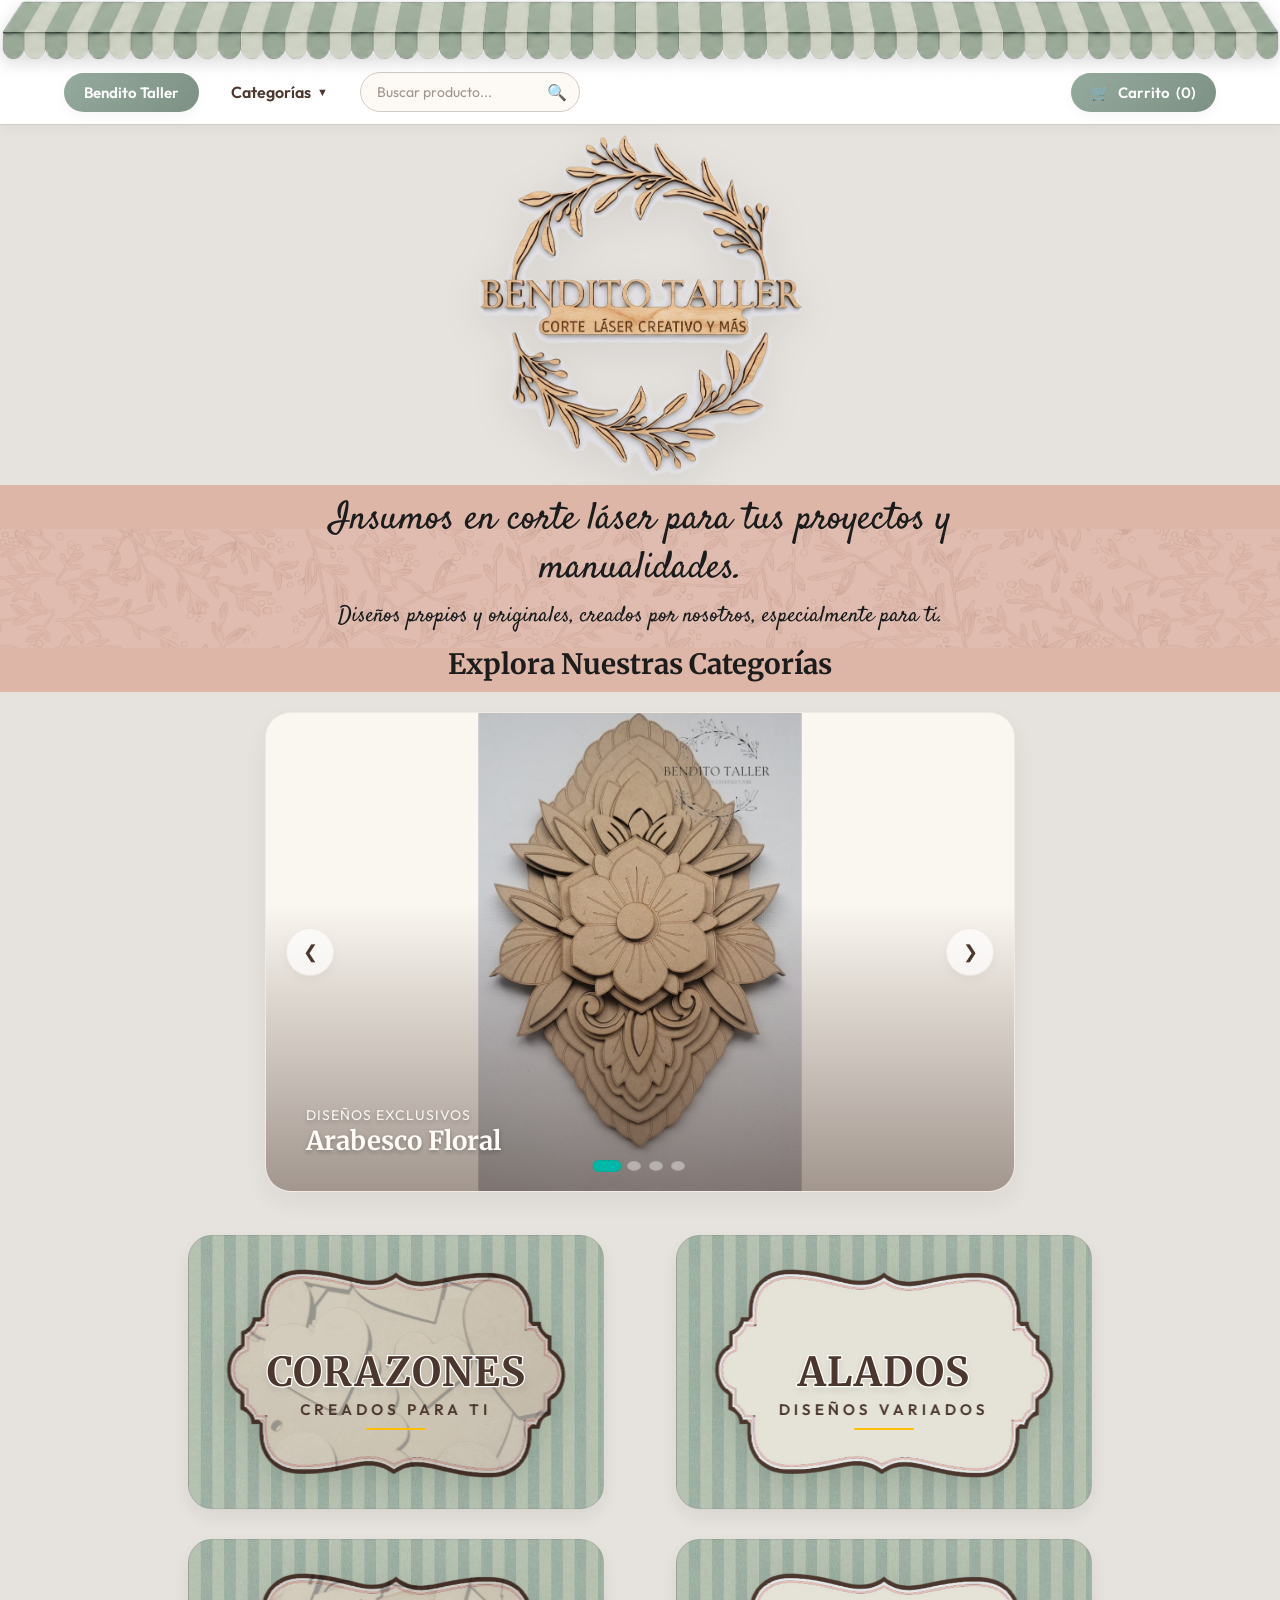
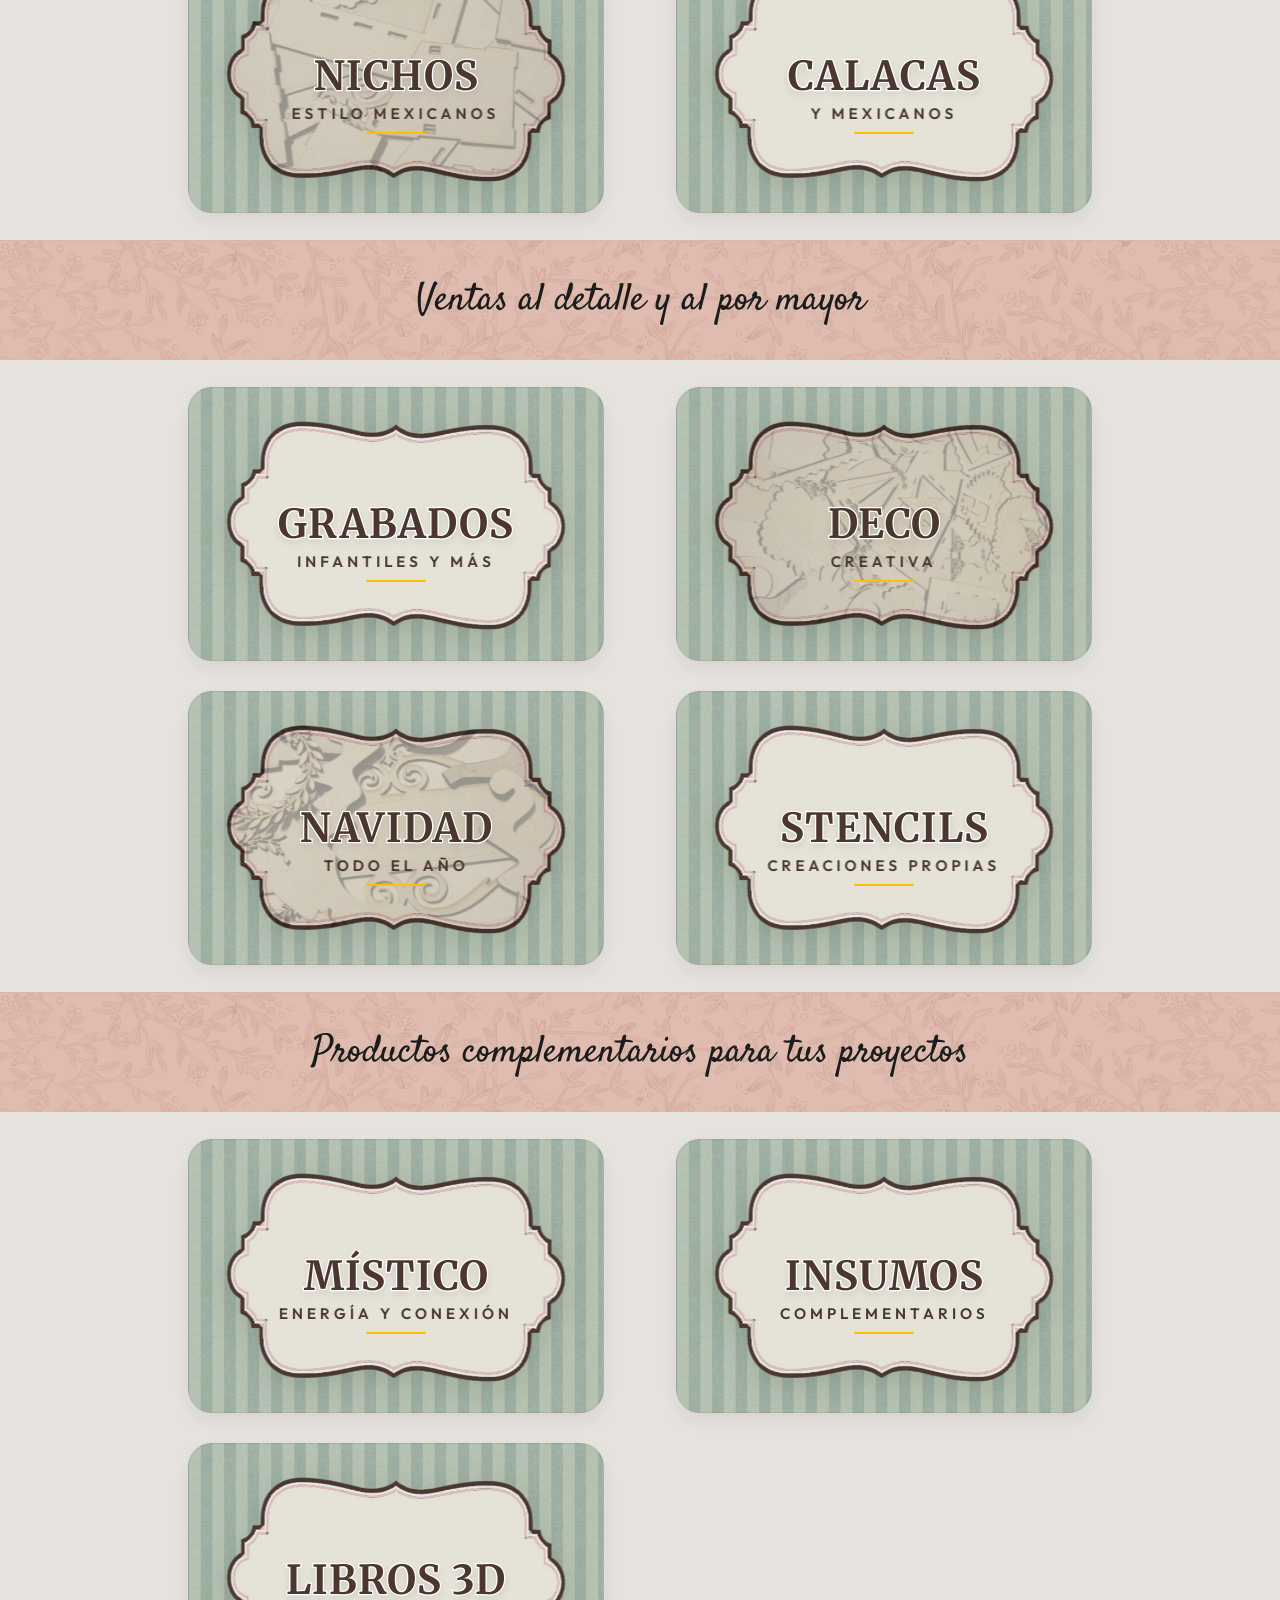
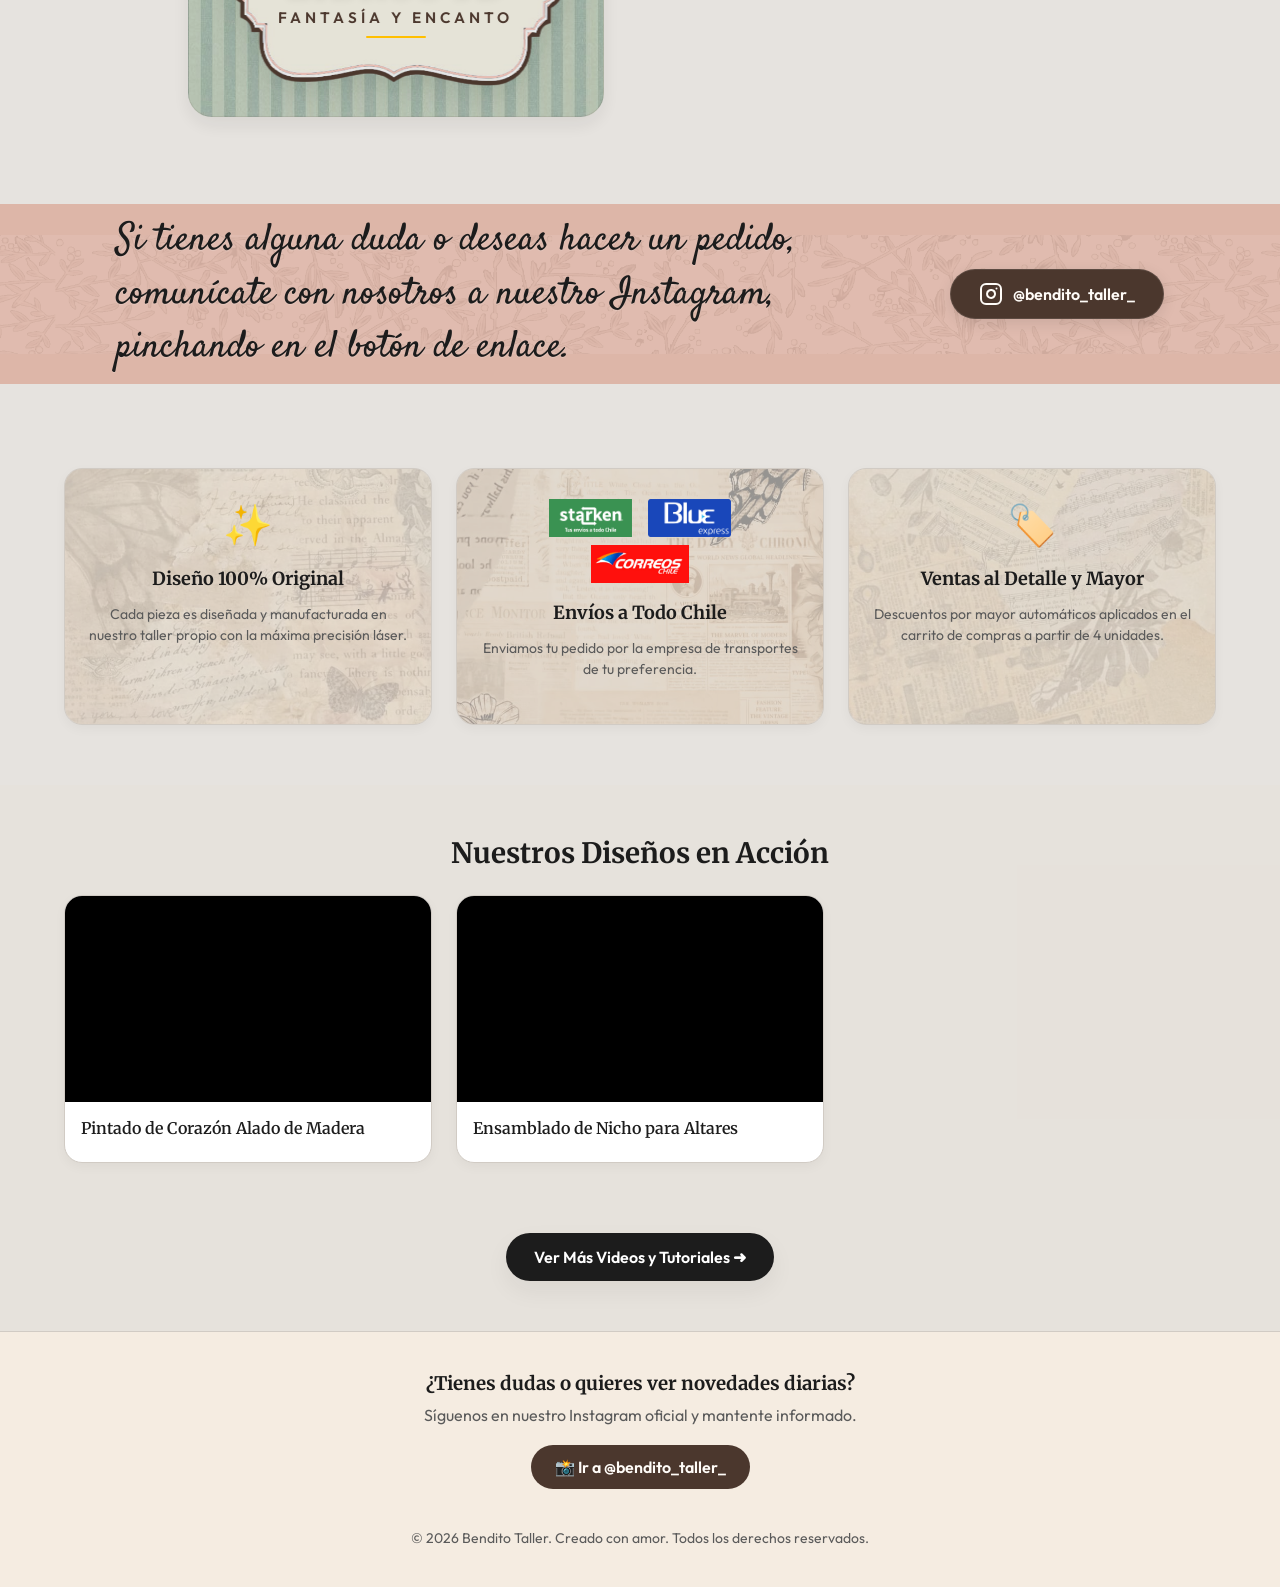
==== index.html @ 49d08c4e "Add files via upload" ====
<!DOCTYPE html>
<html lang="es">
<head>
    <meta charset="UTF-8">
    <meta name="viewport" content="width=device-width, initial-scale=1.0">
    <title>Bendito Taller | Corte Láser Creativo y Más</title>
    
    <!-- Google Fonts Outfit -->
    <link rel="preconnect" href="https://fonts.googleapis.com">
    <link rel="preconnect" href="https://fonts.gstatic.com" crossorigin>
    <link href="https://fonts.googleapis.com/css2?family=Outfit:wght@300;400;600;800;900&family=Merriweather:wght@300;400;700;900&display=swap" rel="stylesheet">
    
    <link rel="stylesheet" href="styles.css">

</head>
<body>

    <!-- NAVBAR -->
    <nav class="main-navbar">
        <div class="nav-container">
            <div class="nav-left">
                <a href="index.html" class="nav-brand-btn">
                    Bendito Taller
                </a>
                
                <!-- Dropdown Categorías -->
                <div class="categories-dropdown">
                    <button class="dropdown-btn" onclick="toggleDropdown(event)">
                        Categorías <span class="arrow-down">▼</span>
                    </button>
                    <div class="dropdown-content" id="categoriesDropdownContent">
                        <!-- Categorías dinámicas cargadas por script.js -->
                    </div>
                </div>

                <!-- Lupa / Buscador -->
                <div class="search-bar-container">
                    <input 
                        type="text" 
                        id="searchInput" 
                        placeholder="Buscar producto..." 
                        oninput="handleNavbarSearch()"
                        onkeydown="if(event.key === 'Enter') triggerSearch()"
                    >
                    <button class="search-btn" onclick="toggleSearchInput(event)" title="Buscar producto">🔍</button>
                </div>
            </div>
            
            <div class="nav-right-group" style="display: flex; align-items: center; gap: 12px;">
                <button class="nav-cart-btn" onclick="toggleCart()" onmouseenter="showCart()" onmouseleave="hideCart()" style="pointer-events: auto;">
                    <span class="cart-btn-icon" style="pointer-events: none;">🛒</span>
                    <div class="cart-btn-label" style="pointer-events: none;">
                        <span>Carrito</span>
                        <span id="cartCount">(0)</span>
                    </div>
                </button>
            </div>
        </div>
    </nav>

    <!-- HERO BANNER -->
    <!--
    <header class="hero-section" style="position: relative; display: flex; align-items: center; justify-content: center; background: transparent; padding: 0; border: none; overflow: hidden;">
        <img src="img/logo_transparente.gif" alt="Bendito Taller" style="position: relative; z-index: 2; height: 1200px; max-height: 90vh; width: auto; max-width: 95%; mix-blend-mode: multiply; display: block; margin: -120px auto;">
    </header>
    -->
    <header class="hero-section" style="position: relative; display: flex; align-items: center; justify-content: center; background: transparent; padding: 10px 0; border: none; overflow: hidden;">
        <img src="img/logo_madera_sin_fondo.png" alt="Bendito Taller" style="position: relative; z-index: 2; height: 340px; max-height: 40vh; width: auto; max-width: 90%; display: block; margin: 0 auto; filter: drop-shadow(0 10px 20px rgba(0,0,0,0.08));">
    </header>


    <!-- BANNER DECORATIVO (ESTILO PREMIUM REFLEJADO) - HISTORIAL GUARDADO -->
    <!--
    <div class="decor-banner-container" style="margin-top: 0; max-width: 100%; padding: 0;">
        <div class="decor-banner-custom" style="border-radius: 0; border-left: none; border-right: none;">
            <div class="banner-branches left-branches">
                <img src="img/rama1.png" alt="Rama Izquierda 1" class="branch-img branch-single">
                <img src="img/rama31.png" alt="Rama Izquierda 2" class="branch-img branch-second">
            </div>

            <div class="decor-banner-content">
                <h3 class="decor-banner-title">Insumos en corte láser para tus proyectos y manualidades.</h3>
                <p class="decor-banner-text">Diseños propios y originales, creados por nosotros, especialmente para ti.</p>
            </div>

            <div class="banner-branches right-branches">
                <img src="img/rama1.png" alt="Rama Derecha 1" class="branch-img branch-single">
                <img src="img/rama31.png" alt="Rama Derecha 2" class="branch-img branch-second">
            </div>
        </div>
    </div>
    -->

    <!-- NUEVO BANNER DECORATIVO CON PUNTOS INTERACTIVOS -->
    <div class="decor-banner-container" style="margin-top: 0; max-width: 100%; padding: 0;">
        <div class="dots-banner-container">
            <div class="dots-banner-content">
                <h3 class="dots-banner-title">Insumos en corte láser para tus proyectos y manualidades.</h3>
                <p class="dots-banner-text">Diseños propios y originales, creados por nosotros, especialmente para ti.</p>
                <h2 class="section-title" style="margin-top: 16px; margin-bottom: 0;">Explora Nuestras Categorías</h2>
            </div>
        </div>
    </div>

    <!-- EXPLORA CATEGORIAS -->
    <section id="catalog-section" class="container" style="padding-bottom: 60px;">
        
        <!-- CARRUSEL DE PRODUCTOS DESTACADOS -->
        <div class="carousel-container" onmouseenter="detenerAutoSlide()" onmouseleave="iniciarAutoSlide()">
            <div class="carousel-track" id="carouselTrack">
                <!-- Poblado dinámicamente por script.js -->
            </div>
            
            <!-- Botones de navegación -->
            <button class="carousel-arrow prev" onclick="moveCarousel(-1)" title="Anterior">❮</button>
            <button class="carousel-arrow next" onclick="moveCarousel(1)" title="Siguiente">❯</button>
            
            <!-- Indicadores -->
            <div class="carousel-dots" id="carouselDots"></div>
        </div>

        <div class="categories-grid" style="padding-bottom: 0;">
                    <a href="catalogo.html?category=corazones" class="category-card card-corazones">
                        <div class="card-inner">
                            <div class="card-bg"></div>
                            <div class="card-overlay"></div>
                            <div class="card-content">
                                <h2 data-text="CORAZONES">CORAZONES</h2>
                                <span class="subtitle">Creados para ti</span>
                                <div class="divider"></div>
                                <span class="explore">Explorar colección <span class="arrow">→</span></span>
                            </div>
                        </div>
                    </a>
                    
                    <a href="catalogo.html?category=corazones-alados" class="category-card">
                        <div class="card-inner">
                            <div class="card-bg"></div>
                            <div class="card-overlay"></div>
                            <div class="card-content">
                                <h2 data-text="ALADOS">ALADOS</h2>
                                <span class="subtitle">diseños variados</span>
                                <div class="divider"></div>
                                <span class="explore">Explorar colección <span class="arrow">→</span></span>
                            </div>
                        </div>
                    </a>

                    <a href="catalogo.html?category=nichos-y-altares" class="category-card card-nichos">
                        <div class="card-inner">
                            <div class="card-bg"></div>
                            <div class="card-overlay"></div>
                            <div class="card-content">
                                <h2 data-text="NICHOS">NICHOS</h2>
                                <span class="subtitle">estilo mexicanos</span>
                                <div class="divider"></div>
                                <span class="explore">Explorar colección <span class="arrow">→</span></span>
                            </div>
                        </div>
                    </a>

                    <a href="catalogo.html?category=mexicanos-y-calacas" class="category-card">
                        <div class="card-inner">
                            <div class="card-bg"></div>
                            <div class="card-overlay"></div>
                            <div class="card-content">
                                <h2 data-text="CALACAS">CALACAS</h2>
                                <span class="subtitle">y mexicanos</span>
                                <div class="divider"></div>
                                <span class="explore">Explorar colección <span class="arrow">→</span></span>
                            </div>
                        </div>
                    </a>
                </div>

                <!-- PRIMER BANNER REPETIDO -->
                <div class="decor-banner-container" style="margin: 24px 0; max-width: 100%; padding: 0;">
                    <div class="dots-banner-container">
                        <div class="dots-banner-content">
                            <h3 class="dots-banner-title" style="margin: 0;">Ventas al detalle y al por mayor</h3>
                        </div>
                    </div>
                </div>

                <div class="categories-grid" style="padding-top: 0; padding-bottom: 0;">
                    <a href="catalogo.html?category=grabados" class="category-card">
                        <div class="card-inner">
                            <div class="card-bg"></div>
                            <div class="card-overlay"></div>
                            <div class="card-content">
                                <h2 data-text="GRABADOS">GRABADOS</h2>
                                <span class="subtitle">infantiles y más</span>
                                <div class="divider"></div>
                                <span class="explore">Explorar colección <span class="arrow">→</span></span>
                            </div>
                        </div>
                    </a>

                    <a href="catalogo.html?category=deco" class="category-card card-deco">
                        <div class="card-inner">
                            <div class="card-bg"></div>
                            <div class="card-overlay"></div>
                            <div class="card-content">
                                <h2 data-text="DECO">DECO</h2>
                                <span class="subtitle">creativa</span>
                                <div class="divider"></div>
                                <span class="explore">Explorar colección <span class="arrow">→</span></span>
                            </div>
                        </div>
                    </a>

                    <a href="catalogo.html?category=navidad" class="category-card card-navidad">
                        <div class="card-inner">
                            <div class="card-bg"></div>
                            <div class="card-overlay"></div>
                            <div class="card-content">
                                <h2 data-text="NAVIDAD">NAVIDAD</h2>
                                <span class="subtitle">todo el año</span>
                                <div class="divider"></div>
                                <span class="explore">Explorar colección <span class="arrow">→</span></span>
                            </div>
                        </div>
                    </a>

                    <a href="catalogo.html?category=stencil" class="category-card">
                        <div class="card-inner">
                            <div class="card-bg"></div>
                            <div class="card-overlay"></div>
                            <div class="card-content">
                                <h2 data-text="STENCILS">STENCILS</h2>
                                <span class="subtitle">creaciones propias</span>
                                <div class="divider"></div>
                                <span class="explore">Explorar colección <span class="arrow">→</span></span>
                            </div>
                        </div>
                    </a>
                </div>

                <!-- SEGUNDO BANNER REPETIDO -->
                <div class="decor-banner-container" style="margin: 24px 0; max-width: 100%; padding: 0;">
                    <div class="dots-banner-container">
                        <div class="dots-banner-content">
                            <h3 class="dots-banner-title" style="margin: 0;">Productos complementarios para tus proyectos</h3>
                        </div>
                    </div>
                </div>

                <div class="categories-grid" style="padding-top: 0;">
                    <a href="catalogo.html?category=mistico-y-mas" class="category-card card-mistico">
                        <div class="card-inner">
                            <div class="card-bg"></div>
                            <div class="card-overlay"></div>
                            <div class="card-content">
                                <h2 data-text="MÍSTICO">MÍSTICO</h2>
                                <span class="subtitle">energía y conexión</span>
                                <div class="divider"></div>
                                <span class="explore">Explorar colección <span class="arrow">→</span></span>
                            </div>
                        </div>
                    </a>

                    <a href="catalogo.html?category=otros-insumos" class="category-card">
                        <div class="card-inner">
                            <div class="card-bg"></div>
                            <div class="card-overlay"></div>
                            <div class="card-content">
                                <h2 data-text="INSUMOS">INSUMOS</h2>
                                <span class="subtitle">complementarios</span>
                                <div class="divider"></div>
                                <span class="explore">Explorar colección <span class="arrow">→</span></span>
                            </div>
                        </div>
                    </a>

                    <a href="catalogo.html?category=libros-3d" class="category-card">
                        <div class="card-inner">
                            <div class="card-bg"></div>
                            <div class="card-overlay"></div>
                            <div class="card-content">
                                <h2 data-text="LIBROS 3D">LIBROS 3D</h2>
                                <span class="subtitle">fantasía y encanto</span>
                                <div class="divider"></div>
                                <span class="explore">Explorar colección <span class="arrow">→</span></span>
                            </div>
                        </div>
                    </a>
                </div>

                <!-- TERCER BANNER REPETIDO (INSTAGRAM) -->
                <div class="decor-banner-container" style="margin: 24px 0; max-width: 100%; padding: 0;">
                    <div class="dots-banner-container">
                        <div class="dots-banner-content instagram-banner-content">
                            <h3 class="dots-banner-title" style="margin: 0; line-height: 1.4;">
                                Si tienes alguna duda o deseas hacer un pedido, comunícate con nosotros a nuestro Instagram, pinchando en el botón de enlace.
                            </h3>
                            <a href="https://www.instagram.com/bendito_taller_/" target="_blank" class="banner-insta-btn">
                                <svg width="24" height="24" viewBox="0 0 24 24" fill="none" stroke="currentColor" stroke-width="2" stroke-linecap="round" stroke-linejoin="round" style="display: block;">
                                    <rect x="2" y="2" width="20" height="20" rx="5" ry="5"></rect>
                                    <path d="M16 11.37A4 4 0 1 1 12.63 8 4 4 0 0 1 16 11.37z"></path>
                                    <line x1="17.5" y1="6.5" x2="17.51" y2="6.5"></line>
                                </svg>
                                <span>@bendito_taller_</span>
                            </a>
                        </div>
                    </div>
                </div>
    </section>



    <!-- CARACTERISTICAS CLAVE -->
    <section class="features-section">
        <div class="feature-card">
            <div class="feature-icon">✨</div>
            <h3 class="feature-title">Diseño 100% Original</h3>
            <p class="feature-desc">Cada pieza es diseñada y manufacturada en nuestro taller propio con la máxima precisión láser.</p>
        </div>
        <div class="feature-card">
            <div class="shipping-logos-container">
                <div class="shipping-logos-row">
                    <img src="img/logo_starken.png" alt="Starken" class="shipping-logo">
                    <img src="img/Logo-Blue.png" alt="Blue Express" class="shipping-logo">
                </div>
                <div class="shipping-logos-row">
                    <img src="img/correos-chile-logo1.jpg" alt="Correos de Chile" class="shipping-logo correos-logo">
                </div>
            </div>
            <h3 class="feature-title">Envíos a Todo Chile</h3>
            <p class="feature-desc">Enviamos tu pedido por la empresa de transportes de tu preferencia.</p>
        </div>
        <div class="feature-card">
            <div class="feature-icon">🏷️</div>
            <h3 class="feature-title">Ventas al Detalle y Mayor</h3>
            <p class="feature-desc">Descuentos por mayor automáticos aplicados en el carrito de compras a partir de 4 unidades.</p>
        </div>
    </section>

    <!-- FEATURED VIDEOS -->
    <section style="background: rgba(229, 218, 203, 0.2); padding: 50px 0;">
        <div class="container">
            <h2 class="section-title" style="margin-top: 0;">Nuestros Diseños en Acción</h2>
            <div class="videos-grid">
                <!-- Video 1 -->
                <div class="video-card">
                    <div class="video-container">
                        <iframe src="https://www.youtube.com/embed/8gl6JiQ3Dws" frameborder="0" allow="accelerometer; autoplay; clipboard-write; encrypted-media; gyroscope; picture-in-picture" allowfullscreen></iframe>
                    </div>
                    <div class="video-info">
                        <h4 class="video-title">Pintado de Corazón Alado de Madera</h4>
                    </div>
                </div>
                <!-- Video 2 -->
                <div class="video-card">
                    <div class="video-container">
                        <iframe src="https://www.youtube.com/embed/f9b9mxGQV_4" frameborder="0" allow="accelerometer; autoplay; clipboard-write; encrypted-media; gyroscope; picture-in-picture" allowfullscreen></iframe>
                    </div>
                    <div class="video-info">
                        <h4 class="video-title">Ensamblado de Nicho para Altares</h4>
                    </div>
                </div>
            </div>
            <div style="text-align: center; margin-top: 10px;">
                <a href="videos.html" class="hero-btn" style="background: var(--text-main);">Ver Más Videos y Tutoriales ➜</a>
            </div>
        </div>
    </section>

    <!-- INSTAGRAM FOOTER -->
    <footer class="insta-footer">
        <h3 style="margin: 0 0 10px 0;">¿Tienes dudas o quieres ver novedades diarias?</h3>
        <p style="color: var(--text-muted); margin: 0 0 20px 0;">Síguenos en nuestro Instagram oficial y mantente informado.</p>
        <a href="https://www.instagram.com/bendito_taller_/" target="_blank" class="insta-btn">
            📸 Ir a @bendito_taller_
        </a>
        <div style="margin-top: 40px; font-size: 14px; color: var(--text-muted);">
            © 2026 Bendito Taller. Creado con amor. Todos los derechos reservados.
        </div>
    </footer>

    <!-- PANEL CARRITO DRAWER (Lado derecho inferior) -->
    <div id="cartPanel" onmouseenter="showCart()" onmouseleave="hideCart()" style="display: none;">
        <div style="display: flex; justify-content: space-between; align-items: center; border-bottom: 2px solid var(--border-color); padding-bottom: 12px; margin-bottom: 12px;">
            <h2 style="margin: 0; font-size: 20px; font-weight: 700; font-family: var(--font-serif);">Tu Pedido</h2>
            <button onclick="toggleCart()" style="border: none; background: rgba(75, 55, 45, 0.05); font-size: 16px; cursor: pointer; width: 32px; height: 32px; border-radius: 50%; display: flex; align-items: center; justify-content: center; color: var(--text-main);">✕</button>
        </div>

        <div class="cart-items-list" id="cartItems">
            <!-- Items del carrito -->
        </div>

        <div id="cartTotal">
            <span>Total:</span>
            <span>$0</span>
        </div>

        <button class="modal-btn-primary" onclick="location.href='carrito.html'" style="margin-top: 16px;">
            📋 Revisar Pedido y Enviar Cotización
        </button>

        <button class="modal-btn-secondary" onclick="vaciarCarrito()" style="margin-top: 10px; background: var(--danger-gradient); color: white;">
            🗑 Vaciar Carrito
        </button>
    </div>

    <!-- TOAST AVISO -->
    <div id="toast">
        ✔ Agregado al pedido
    </div>

    <!-- SCRIPTS -->
    <script src="productos.js"></script>
    <script src="cart-shared.js"></script>
    <script src="script.js"></script>
    <script>
        // Intersection Observer para efecto hover automático al escrolear en celulares
        function initMobileObserver() {
            if (window.innerWidth <= 768) {
                const cards = document.querySelectorAll(".category-card");
                
                const observerOptions = {
                    root: null,
                    rootMargin: "-35% 0px -35% 0px",
                    threshold: 0.2
                };
                
                const observer = new IntersectionObserver((entries) => {
                    entries.forEach(entry => {
                        if (entry.isIntersecting) {
                            entry.target.classList.add("active");
                        } else {
                            entry.target.classList.remove("active");
                        }
                    });
                }, observerOptions);
                
                cards.forEach(card => observer.observe(card));
            }
        }

        if (document.readyState === "loading") {
            document.addEventListener("DOMContentLoaded", initMobileObserver);
        } else {
            initMobileObserver();
        }
    </script>
</body>
</html>
---- styles.css ----
@import url('https://fonts.googleapis.com/css2?family=Merriweather:ital,wght@0,300;0,400;0,700;0,900;1,400&family=Satisfy&display=swap');

/* ==========================
   DESIGN SYSTEM - BENDITO TALLER (GOOGLE SITES DESIGN)
========================== */
:root {
    --primary-color: #00B8A6; /* Teal verde brillante */
    --primary-gradient: linear-gradient(135deg, #00B8A6 0%, #009182 100%);
    --accent-color: #e4b3a9; /* Coral/Rosado suave de Google Sites */
    --danger-gradient: linear-gradient(135deg, #e4b3a9 0%, #cf9c92 100%);
    --bg-light: #e6e3df; /* Beige / Gris cálido de Google Sites */
    --bg-card: #ffffff;
    --bg-panel: linear-gradient(135deg, #ffffff 0%, #f4f1ed 100%);
    --text-main: #1c1c1c; /* Carbón / Casi negro */
    --text-muted: #5a5a5a;
    --border-color: #d1cbc4;
    --shadow-sm: 0 4px 12px rgba(28, 28, 28, 0.04);
    --shadow-md: 0 10px 25px rgba(28, 28, 28, 0.06);
    --shadow-lg: 0 20px 40px rgba(28, 28, 28, 0.1);
    --radius-sm: 10px;
    --radius-md: 18px;
    --radius-lg: 26px;
    --font-serif: 'Merriweather', Georgia, serif;
    --font-sans: 'Outfit', -apple-system, BlinkMacSystemFont, "Segoe UI", Roboto, sans-serif;
}

html {
    scroll-behavior: smooth;
}

* {
    box-sizing: border-box;
}

body {
    margin: 0;
    padding: 0;
    font-family: var(--font-sans);
    background-color: var(--bg-light);
    color: var(--text-main);
    -webkit-font-smoothing: antialiased;
}

h1, h2, h3, h4, h5, h6 {
    font-family: var(--font-serif);
}

/* ===== GENERAL HEADER / NAV ===== */
.main-navbar {
    background: var(--bg-card);
    border-bottom: 1px solid var(--border-color);
    position: sticky;
    top: 0;
    z-index: 1000;
    box-shadow: var(--shadow-sm);
}

.main-navbar::before {
    content: '';
    display: block;
    width: 100%;
    height: 60px; /* Achicado verticalmente en escritorio */
    background-image: url('img/toldo_vintage6_cropped.png');
    background-size: 100% 100%; /* Estirado del largo de la barra */
    background-position: center;
    background-repeat: no-repeat;
    filter: drop-shadow(0 5px 8px rgba(0, 0, 0, 0.15));
    border-bottom: none;
}

#catalog-section {
    scroll-margin-top: 135px;
}

@media (max-width: 1200px) {
    .main-navbar::before {
        height: 45px; /* Achicado en tablets */
    }
    #catalog-section {
        scroll-margin-top: 125px;
    }
}

@media (max-width: 768px) {
    .main-navbar::before {
        height: 30px; /* Achicado en móviles */
        background-size: 300% 100%; /* Estirar las líneas horizontalmente para que se vean más anchas */
    }
    #catalog-section {
        scroll-margin-top: 140px;
    }
}

.nav-container {
    max-width: 1200px;
    margin: 0 auto;
    display: flex;
    justify-content: space-between;
    align-items: center;
    padding: 12px 24px;
}

.logo-link {
    display: flex;
    align-items: center;
    text-decoration: none;
}

.logo-img {
    height: 48px;
    width: auto;
    filter: drop-shadow(0 2px 4px rgba(75, 55, 45, 0.08));
}

.nav-brand-btn {
    user-select: none;
    text-decoration: none;
    background: linear-gradient(135deg, #95AB9E 0%, #7d9084 100%);
    color: white !important;
    font-family: inherit;
    font-size: 15px;
    font-weight: 600;
    padding: 10px 20px;
    border-radius: 30px;
    box-shadow: var(--shadow-sm);
    transition: all 0.3s;
    display: inline-flex;
    align-items: center;
    justify-content: center;
}

.nav-brand-btn:hover {
    transform: translateY(-2px);
    box-shadow: var(--shadow-md);
    filter: brightness(1.05);
}

.nav-left {
    display: flex;
    align-items: center;
    gap: 16px;
}

/* Categorías Dropdown */
.categories-dropdown {
    position: relative;
    display: inline-block;
}

.dropdown-btn {
    background: none;
    border: none;
    color: #4b372d; /* Café oscuro */
    font-family: var(--font-sans);
    font-size: 16px;
    font-weight: 600;
    padding: 8px 16px;
    cursor: pointer;
    display: flex;
    align-items: center;
    gap: 6px;
    border-radius: var(--radius-sm);
    transition: all 0.2s;
}

.dropdown-btn:hover {
    background: rgba(75, 55, 45, 0.05);
    color: var(--primary-color);
}

.dropdown-btn .arrow-down {
    font-size: 11px;
    transition: transform 0.2s;
}

.dropdown-content {
    display: none;
    position: absolute;
    top: 100%;
    left: 0;
    background-color: #ffffff;
    min-width: 220px;
    box-shadow: var(--shadow-md);
    border: 1px solid var(--border-color);
    border-radius: var(--radius-sm);
    z-index: 1100;
    margin-top: 8px;
    overflow: hidden;
    animation: fadeInDropdown 0.2s ease-out;
}

@keyframes fadeInDropdown {
    from {
        opacity: 0;
        transform: translateY(-10px);
    }
    to {
        opacity: 1;
        transform: translateY(0);
    }
}

.dropdown-content.show {
    display: block;
}

.dropdown-item {
    color: var(--text-main);
    padding: 12px 16px;
    text-decoration: none;
    display: flex;
    align-items: center;
    gap: 10px;
    font-size: 14px;
    font-weight: 500;
    transition: background-color 0.2s, color 0.2s;
    cursor: pointer;
    border-bottom: 1px solid rgba(0, 0, 0, 0.05);
}

.dropdown-item:last-child {
    border-bottom: none;
}

.dropdown-item:hover {
    background-color: #fcf9f5;
    color: var(--primary-color);
}

/* Buscador en la Barra Superior */
.search-bar-container {
    display: flex;
    align-items: center;
    background: #fdfaf6;
    border: 1px solid var(--border-color);
    border-radius: 30px;
    padding: 2px 6px 2px 16px;
    height: 40px;
    max-width: 220px;
    transition: all 0.3s ease;
}

.search-bar-container:focus-within {
    border-color: var(--primary-color);
    box-shadow: 0 0 0 3px rgba(0, 184, 166, 0.15);
    background: #ffffff;
}

.search-bar-container input {
    border: none;
    background: none;
    outline: none;
    font-family: var(--font-sans);
    font-size: 14px;
    color: var(--text-main);
    width: 100%;
    padding: 0;
}

.search-bar-container input::placeholder {
    color: #a0958d;
}

.search-btn {
    border: none;
    background: none;
    cursor: pointer;
    font-size: 16px;
    padding: 6px;
    display: flex;
    align-items: center;
    justify-content: center;
    border-radius: 50%;
    color: #4b372d;
    transition: background-color 0.2s, transform 0.2s;
}

.search-btn:hover {
    background-color: rgba(75, 55, 45, 0.05);
    transform: scale(1.1);
}

.nav-menu {
    display: flex;
    gap: 24px;
    list-style: none;
    margin: 0;
    padding: 0;
}

.nav-item a {
    text-decoration: none;
    color: var(--text-main);
    font-weight: 500;
    font-size: 16px;
    transition: color 0.2s;
    padding: 8px 12px;
    border-radius: var(--radius-sm);
}

.nav-item a:hover,
.nav-item.active a {
    color: var(--primary-color);
    background: rgba(0, 184, 166, 0.08);
}

.nav-cart-btn { user-select: none;
    border: none;
    background: linear-gradient(135deg, #95AB9E 0%, #7d9084 100%);
    color: white;
    font-family: inherit;
    font-size: 15px;
    font-weight: 600;
    padding: 10px 20px;
    border-radius: 30px;
    cursor: pointer;
    box-shadow: var(--shadow-sm);
    transition: all 0.3s;
    display: flex;
    align-items: center;
    gap: 8px;
}

.cart-btn-label {
    display: inline-flex;
    align-items: center;
    gap: 6px;
}

.nav-cart-btn * { pointer-events: none; } .nav-cart-btn:hover {
    transform: translateY(-2px);
    box-shadow: var(--shadow-md);
    filter: brightness(1.05);
}

.hamburger {
    display: none;
    flex-direction: column;
    gap: 5px;
    border: none;
    background: transparent;
    cursor: pointer;
    padding: 4px;
}

.hamburger span {
    display: block;
    width: 24px;
    height: 3px;
    background-color: var(--text-main);
    border-radius: 3px;
    transition: all 0.3s;
}

/* ===== HERO BANNER ===== */
.hero-section {
    background: linear-gradient(135deg, rgba(245, 236, 225, 0.5) 0%, rgba(229, 218, 203, 0.3) 100%);
    padding: 60px 24px;
    text-align: center;
    border-bottom: 1px solid var(--border-color);
}

.hero-content {
    max-width: 800px;
    margin: 0 auto;
}

.hero-title {
    font-family: var(--font-serif);
    font-size: 42px;
    font-weight: 700;
    margin: 0 0 16px 0;
    color: var(--text-main);
}

.hero-subtitle {
    font-size: 18px;
    color: var(--text-muted);
    margin: 0 0 24px 0;
    line-height: 1.6;
}

.hero-btn {
    display: inline-block;
    background: var(--primary-gradient);
    color: white;
    text-decoration: none;
    font-weight: 600;
    padding: 14px 28px;
    border-radius: 30px;
    box-shadow: var(--shadow-md);
    transition: all 0.3s;
}

.hero-btn:hover {
    transform: translateY(-2px);
    box-shadow: var(--shadow-lg);
    filter: brightness(1.03);
}

/* ===== HOME CATEGORIES ===== */
.section-title {
    font-family: var(--font-serif);
    font-size: 28px;
    font-weight: 700;
    text-align: center;
    margin: 40px 0 24px 0;
    color: var(--text-main);
}

/* Carrusel Premium */
.carousel-container {
    max-width: 750px;
    height: 480px; /* Más delgado y más alto */
    margin: 0 auto 40px auto;
    position: relative;
    border-radius: var(--radius-lg);
    overflow: hidden;
    box-shadow: var(--shadow-md);
    border: 1px solid rgba(229, 218, 203, 0.4);
    background-color: #faf6f0; /* Color de fondo cálido para rellenar */
}

.carousel-track {
    display: flex;
    height: 100%;
    width: 100%;
    transition: transform 0.6s cubic-bezier(0.25, 1, 0.5, 1);
    will-change: transform;
}

.carousel-slide {
    min-width: 100%;
    height: 100%;
    position: relative;
}

.carousel-slide img {
    width: 100%;
    height: 100%;
    object-fit: contain; /* Las imágenes se ajustan completamente al contenedor */
    background-color: #faf6f0;
    display: block;
    transition: transform 6s linear;
}

/* Efecto Ken Burns muy suave para dar vida al carrusel */
.carousel-slide.active img {
    transform: scale(1.05);
}

.carousel-overlay {
    position: absolute;
    inset: 0;
    background: linear-gradient(to top, rgba(75, 55, 45, 0.5) 0%, rgba(75, 55, 45, 0) 60%);
    display: flex;
    align-items: flex-end;
    padding: 30px 40px;
    z-index: 2;
}

.carousel-caption {
    color: #fffcf8;
    text-shadow: 0 2px 4px rgba(28, 28, 28, 0.3);
}

.carousel-caption h3 {
    font-family: var(--font-serif);
    font-size: 26px;
    margin: 0 0 4px 0;
    font-weight: 700;
}

.carousel-caption p {
    font-family: var(--font-sans);
    font-size: 14px;
    margin: 0;
    opacity: 0.9;
    letter-spacing: 1px;
    text-transform: uppercase;
}

/* Flechas de navegación */
.carousel-arrow {
    position: absolute;
    top: 50%;
    transform: translateY(-50%);
    background: rgba(255, 255, 255, 0.7);
    backdrop-filter: blur(4px);
    -webkit-backdrop-filter: blur(4px);
    border: 1px solid rgba(229, 218, 203, 0.5);
    color: #4b372d;
    font-size: 18px;
    width: 48px;
    height: 48px;
    border-radius: 50%;
    cursor: pointer;
    display: flex;
    align-items: center;
    justify-content: center;
    z-index: 10;
    transition: all 0.3s ease;
    box-shadow: var(--shadow-sm);
}

.carousel-arrow:hover {
    background: var(--primary-color);
    color: white;
    border-color: var(--primary-color);
    transform: translateY(-50%) scale(1.08);
    box-shadow: var(--shadow-md);
}

.carousel-arrow.prev {
    left: 20px;
}

.carousel-arrow.next {
    right: 20px;
}

/* Indicadores de puntos */
.carousel-dots {
    position: absolute;
    bottom: 20px;
    left: 50%;
    transform: translateX(-50%);
    display: flex;
    gap: 8px;
    z-index: 10;
}

.carousel-dot {
    width: 10px;
    height: 10px;
    border-radius: 50%;
    background: rgba(255, 255, 255, 0.4);
    border: 1px solid rgba(75, 55, 45, 0.1);
    cursor: pointer;
    transition: all 0.3s ease;
}

.carousel-dot.active {
    background: var(--primary-color);
    transform: scale(1.2);
    width: 24px; /* Punto alargado para indicar activo de forma premium */
    border-radius: 5px;
}

@media (max-width: 768px) {
    .carousel-container {
        height: 280px; /* un poco más bajo en móvil */
        margin-bottom: 30px;
    }
    .carousel-caption h3 {
        font-size: 20px;
    }
    .carousel-arrow {
        width: 38px;
        height: 38px;
        font-size: 14px;
    }
    .carousel-arrow.prev {
        left: 10px;
    }
    .carousel-arrow.next {
        right: 10px;
    }
}

.categories-grid {
    max-width: 1000px;
    margin: 0 auto;
    display: grid;
    grid-template-columns: repeat(2, 1fr);
    gap: 24px;
    padding: 0 24px 60px 24px;
}

/* 1. CONTENEDOR PRINCIPAL Y BORDE */
.category-card {
    position: relative;
    width: 100%;
    min-height: 280px;
    border-radius: 20px;
    overflow: visible;
    padding: 3px;
    box-sizing: border-box;
    text-decoration: none;
    display: flex;
    box-shadow: none;
    cursor: pointer;
    transition: transform 0.5s cubic-bezier(0.25, 1, 0.5, 1);
    background-color: transparent;
    will-change: transform;
    transform: translate3d(0, 0, 0);
    backface-visibility: hidden;
    -webkit-backface-visibility: hidden;
}

/* 2. EL RAYO DE LUZ GIRATORIO */
.category-card::before {
    display: none;
}

/* En hover o active, se activa la animación y aumenta la opacidad */
/*
.category-card:hover::before,
.category-card.active::before {
    opacity: 1;
    animation: rotateBorder 3s linear infinite;
}
*/


@keyframes rotateBorder {
    0% { transform: translate(-50%, -50%) rotate(0deg); }
    100% { transform: translate(-50%, -50%) rotate(360deg); }
}

/* 3. CONTENEDOR INTERNO (La tarjeta real) */
.card-inner {
    position: relative;
    width: 100%;
    height: 100%;
    border-radius: 17px;
    overflow: visible;
    display: flex;
    flex-direction: column;
    align-items: center;
    justify-content: center;
    z-index: 1;
    background-color: transparent;
    transform: translate3d(0, 0, 0);
    backface-visibility: hidden;
    -webkit-backface-visibility: hidden;
}

/* Marco interno decorativo y corazones saliendo de las líneas al pasar el mouse */
.card-inner::before {
    content: '';
    position: absolute;
    top: 12px;
    left: 12px;
    right: 12px;
    bottom: 12px;
    z-index: 3;
    pointer-events: none;
    opacity: 0;
    
    background-image: 
        /* Top border (5 hearts) */
        url("data:image/svg+xml;utf8,<svg xmlns='http://www.w3.org/2000/svg' viewBox='0 0 24 24'><path d='M12 21.35l-1.45-1.32C5.4 15.36 2 12.28 2 8.5 2 5.42 4.42 3 7.5 3c1.74 0 3.41.81 4.5 2.09C13.09 3.81 14.76 3 16.5 3 19.58 3 22 5.42 22 8.5c0 3.78-3.4 6.86-8.55 11.54L12 21.35z' fill='%23e4b3a9'/></svg>"),
        url("data:image/svg+xml;utf8,<svg xmlns='http://www.w3.org/2000/svg' viewBox='0 0 24 24'><path d='M12 21.35l-1.45-1.32C5.4 15.36 2 12.28 2 8.5 2 5.42 4.42 3 7.5 3c1.74 0 3.41.81 4.5 2.09C13.09 3.81 14.76 3 16.5 3 19.58 3 22 5.42 22 8.5c0 3.78-3.4 6.86-8.55 11.54L12 21.35z' fill='%23e4b3a9'/></svg>"),
        url("data:image/svg+xml;utf8,<svg xmlns='http://www.w3.org/2000/svg' viewBox='0 0 24 24'><path d='M12 21.35l-1.45-1.32C5.4 15.36 2 12.28 2 8.5 2 5.42 4.42 3 7.5 3c1.74 0 3.41.81 4.5 2.09C13.09 3.81 14.76 3 16.5 3 19.58 3 22 5.42 22 8.5c0 3.78-3.4 6.86-8.55 11.54L12 21.35z' fill='%23e4b3a9'/></svg>"),
        url("data:image/svg+xml;utf8,<svg xmlns='http://www.w3.org/2000/svg' viewBox='0 0 24 24'><path d='M12 21.35l-1.45-1.32C5.4 15.36 2 12.28 2 8.5 2 5.42 4.42 3 7.5 3c1.74 0 3.41.81 4.5 2.09C13.09 3.81 14.76 3 16.5 3 19.58 3 22 5.42 22 8.5c0 3.78-3.4 6.86-8.55 11.54L12 21.35z' fill='%23e4b3a9'/></svg>"),
        url("data:image/svg+xml;utf8,<svg xmlns='http://www.w3.org/2000/svg' viewBox='0 0 24 24'><path d='M12 21.35l-1.45-1.32C5.4 15.36 2 12.28 2 8.5 2 5.42 4.42 3 7.5 3c1.74 0 3.41.81 4.5 2.09C13.09 3.81 14.76 3 16.5 3 19.58 3 22 5.42 22 8.5c0 3.78-3.4 6.86-8.55 11.54L12 21.35z' fill='%23e4b3a9'/></svg>"),
        /* Bottom border (5 hearts) */
        url("data:image/svg+xml;utf8,<svg xmlns='http://www.w3.org/2000/svg' viewBox='0 0 24 24'><path d='M12 21.35l-1.45-1.32C5.4 15.36 2 12.28 2 8.5 2 5.42 4.42 3 7.5 3c1.74 0 3.41.81 4.5 2.09C13.09 3.81 14.76 3 16.5 3 19.58 3 22 5.42 22 8.5c0 3.78-3.4 6.86-8.55 11.54L12 21.35z' fill='%23e4b3a9'/></svg>"),
        url("data:image/svg+xml;utf8,<svg xmlns='http://www.w3.org/2000/svg' viewBox='0 0 24 24'><path d='M12 21.35l-1.45-1.32C5.4 15.36 2 12.28 2 8.5 2 5.42 4.42 3 7.5 3c1.74 0 3.41.81 4.5 2.09C13.09 3.81 14.76 3 16.5 3 19.58 3 22 5.42 22 8.5c0 3.78-3.4 6.86-8.55 11.54L12 21.35z' fill='%23e4b3a9'/></svg>"),
        url("data:image/svg+xml;utf8,<svg xmlns='http://www.w3.org/2000/svg' viewBox='0 0 24 24'><path d='M12 21.35l-1.45-1.32C5.4 15.36 2 12.28 2 8.5 2 5.42 4.42 3 7.5 3c1.74 0 3.41.81 4.5 2.09C13.09 3.81 14.76 3 16.5 3 19.58 3 22 5.42 22 8.5c0 3.78-3.4 6.86-8.55 11.54L12 21.35z' fill='%23e4b3a9'/></svg>"),
        url("data:image/svg+xml;utf8,<svg xmlns='http://www.w3.org/2000/svg' viewBox='0 0 24 24'><path d='M12 21.35l-1.45-1.32C5.4 15.36 2 12.28 2 8.5 2 5.42 4.42 3 7.5 3c1.74 0 3.41.81 4.5 2.09C13.09 3.81 14.76 3 16.5 3 19.58 3 22 5.42 22 8.5c0 3.78-3.4 6.86-8.55 11.54L12 21.35z' fill='%23e4b3a9'/></svg>"),
        url("data:image/svg+xml;utf8,<svg xmlns='http://www.w3.org/2000/svg' viewBox='0 0 24 24'><path d='M12 21.35l-1.45-1.32C5.4 15.36 2 12.28 2 8.5 2 5.42 4.42 3 7.5 3c1.74 0 3.41.81 4.5 2.09C13.09 3.81 14.76 3 16.5 3 19.58 3 22 5.42 22 8.5c0 3.78-3.4 6.86-8.55 11.54L12 21.35z' fill='%23e4b3a9'/></svg>"),
        /* Left border (5 hearts) */
        url("data:image/svg+xml;utf8,<svg xmlns='http://www.w3.org/2000/svg' viewBox='0 0 24 24'><path d='M12 21.35l-1.45-1.32C5.4 15.36 2 12.28 2 8.5 2 5.42 4.42 3 7.5 3c1.74 0 3.41.81 4.5 2.09C13.09 3.81 14.76 3 16.5 3 19.58 3 22 5.42 22 8.5c0 3.78-3.4 6.86-8.55 11.54L12 21.35z' fill='%23e4b3a9'/></svg>"),
        url("data:image/svg+xml;utf8,<svg xmlns='http://www.w3.org/2000/svg' viewBox='0 0 24 24'><path d='M12 21.35l-1.45-1.32C5.4 15.36 2 12.28 2 8.5 2 5.42 4.42 3 7.5 3c1.74 0 3.41.81 4.5 2.09C13.09 3.81 14.76 3 16.5 3 19.58 3 22 5.42 22 8.5c0 3.78-3.4 6.86-8.55 11.54L12 21.35z' fill='%23e4b3a9'/></svg>"),
        url("data:image/svg+xml;utf8,<svg xmlns='http://www.w3.org/2000/svg' viewBox='0 0 24 24'><path d='M12 21.35l-1.45-1.32C5.4 15.36 2 12.28 2 8.5 2 5.42 4.42 3 7.5 3c1.74 0 3.41.81 4.5 2.09C13.09 3.81 14.76 3 16.5 3 19.58 3 22 5.42 22 8.5c0 3.78-3.4 6.86-8.55 11.54L12 21.35z' fill='%23e4b3a9'/></svg>"),
        url("data:image/svg+xml;utf8,<svg xmlns='http://www.w3.org/2000/svg' viewBox='0 0 24 24'><path d='M12 21.35l-1.45-1.32C5.4 15.36 2 12.28 2 8.5 2 5.42 4.42 3 7.5 3c1.74 0 3.41.81 4.5 2.09C13.09 3.81 14.76 3 16.5 3 19.58 3 22 5.42 22 8.5c0 3.78-3.4 6.86-8.55 11.54L12 21.35z' fill='%23e4b3a9'/></svg>"),
        url("data:image/svg+xml;utf8,<svg xmlns='http://www.w3.org/2000/svg' viewBox='0 0 24 24'><path d='M12 21.35l-1.45-1.32C5.4 15.36 2 12.28 2 8.5 2 5.42 4.42 3 7.5 3c1.74 0 3.41.81 4.5 2.09C13.09 3.81 14.76 3 16.5 3 19.58 3 22 5.42 22 8.5c0 3.78-3.4 6.86-8.55 11.54L12 21.35z' fill='%23e4b3a9'/></svg>"),
        /* Right border (5 hearts) */
        url("data:image/svg+xml;utf8,<svg xmlns='http://www.w3.org/2000/svg' viewBox='0 0 24 24'><path d='M12 21.35l-1.45-1.32C5.4 15.36 2 12.28 2 8.5 2 5.42 4.42 3 7.5 3c1.74 0 3.41.81 4.5 2.09C13.09 3.81 14.76 3 16.5 3 19.58 3 22 5.42 22 8.5c0 3.78-3.4 6.86-8.55 11.54L12 21.35z' fill='%23e4b3a9'/></svg>"),
        url("data:image/svg+xml;utf8,<svg xmlns='http://www.w3.org/2000/svg' viewBox='0 0 24 24'><path d='M12 21.35l-1.45-1.32C5.4 15.36 2 12.28 2 8.5 2 5.42 4.42 3 7.5 3c1.74 0 3.41.81 4.5 2.09C13.09 3.81 14.76 3 16.5 3 19.58 3 22 5.42 22 8.5c0 3.78-3.4 6.86-8.55 11.54L12 21.35z' fill='%23e4b3a9'/></svg>"),
        url("data:image/svg+xml;utf8,<svg xmlns='http://www.w3.org/2000/svg' viewBox='0 0 24 24'><path d='M12 21.35l-1.45-1.32C5.4 15.36 2 12.28 2 8.5 2 5.42 4.42 3 7.5 3c1.74 0 3.41.81 4.5 2.09C13.09 3.81 14.76 3 16.5 3 19.58 3 22 5.42 22 8.5c0 3.78-3.4 6.86-8.55 11.54L12 21.35z' fill='%23e4b3a9'/></svg>"),
        url("data:image/svg+xml;utf8,<svg xmlns='http://www.w3.org/2000/svg' viewBox='0 0 24 24'><path d='M12 21.35l-1.45-1.32C5.4 15.36 2 12.28 2 8.5 2 5.42 4.42 3 7.5 3c1.74 0 3.41.81 4.5 2.09C13.09 3.81 14.76 3 16.5 3 19.58 3 22 5.42 22 8.5c0 3.78-3.4 6.86-8.55 11.54L12 21.35z' fill='%23e4b3a9'/></svg>"),
        url("data:image/svg+xml;utf8,<svg xmlns='http://www.w3.org/2000/svg' viewBox='0 0 24 24'><path d='M12 21.35l-1.45-1.32C5.4 15.36 2 12.28 2 8.5 2 5.42 4.42 3 7.5 3c1.74 0 3.41.81 4.5 2.09C13.09 3.81 14.76 3 16.5 3 19.58 3 22 5.42 22 8.5c0 3.78-3.4 6.86-8.55 11.54L12 21.35z' fill='%23e4b3a9'/></svg>");
        
    background-repeat: no-repeat;
    background-size: 14px 14px; /* Aumentado un 40% (de 10px a 14px) */
    will-change: opacity, background-position;
}

/* Copos de nieve para la tarjeta de Navidad */
.card-navidad .card-inner::before {
    background-image: 
        url("data:image/svg+xml;utf8,<svg xmlns='http://www.w3.org/2000/svg' viewBox='0 0 24 24' fill='none' stroke='%23ffffff' stroke-width='2' stroke-linecap='round' stroke-linejoin='round'><line x1='12' y1='2' x2='12' y2='22'/><line x1='2' y1='12' x2='22' y2='12'/><line x1='4.93' y1='4.93' x2='19.07' y2='19.07'/><line x1='4.93' y1='19.07' x2='19.07' y2='4.93'/><polyline points='10 5 12 3 14 5'/><polyline points='10 19 12 21 14 19'/><polyline points='5 10 3 12 5 14'/><polyline points='19 10 21 12 19 14'/></svg>"),
        url("data:image/svg+xml;utf8,<svg xmlns='http://www.w3.org/2000/svg' viewBox='0 0 24 24' fill='none' stroke='%23ffffff' stroke-width='2' stroke-linecap='round' stroke-linejoin='round'><line x1='12' y1='2' x2='12' y2='22'/><line x1='2' y1='12' x2='22' y2='12'/><line x1='4.93' y1='4.93' x2='19.07' y2='19.07'/><line x1='4.93' y1='19.07' x2='19.07' y2='4.93'/><polyline points='10 5 12 3 14 5'/><polyline points='10 19 12 21 14 19'/><polyline points='5 10 3 12 5 14'/><polyline points='19 10 21 12 19 14'/></svg>"),
        url("data:image/svg+xml;utf8,<svg xmlns='http://www.w3.org/2000/svg' viewBox='0 0 24 24' fill='none' stroke='%23ffffff' stroke-width='2' stroke-linecap='round' stroke-linejoin='round'><line x1='12' y1='2' x2='12' y2='22'/><line x1='2' y1='12' x2='22' y2='12'/><line x1='4.93' y1='4.93' x2='19.07' y2='19.07'/><line x1='4.93' y1='19.07' x2='19.07' y2='4.93'/><polyline points='10 5 12 3 14 5'/><polyline points='10 19 12 21 14 19'/><polyline points='5 10 3 12 5 14'/><polyline points='19 10 21 12 19 14'/></svg>"),
        url("data:image/svg+xml;utf8,<svg xmlns='http://www.w3.org/2000/svg' viewBox='0 0 24 24' fill='none' stroke='%23ffffff' stroke-width='2' stroke-linecap='round' stroke-linejoin='round'><line x1='12' y1='2' x2='12' y2='22'/><line x1='2' y1='12' x2='22' y2='12'/><line x1='4.93' y1='4.93' x2='19.07' y2='19.07'/><line x1='4.93' y1='19.07' x2='19.07' y2='4.93'/><polyline points='10 5 12 3 14 5'/><polyline points='10 19 12 21 14 19'/><polyline points='5 10 3 12 5 14'/><polyline points='19 10 21 12 19 14'/></svg>"),
        url("data:image/svg+xml;utf8,<svg xmlns='http://www.w3.org/2000/svg' viewBox='0 0 24 24' fill='none' stroke='%23ffffff' stroke-width='2' stroke-linecap='round' stroke-linejoin='round'><line x1='12' y1='2' x2='12' y2='22'/><line x1='2' y1='12' x2='22' y2='12'/><line x1='4.93' y1='4.93' x2='19.07' y2='19.07'/><line x1='4.93' y1='19.07' x2='19.07' y2='4.93'/><polyline points='10 5 12 3 14 5'/><polyline points='10 19 12 21 14 19'/><polyline points='5 10 3 12 5 14'/><polyline points='19 10 21 12 19 14'/></svg>"),
        url("data:image/svg+xml;utf8,<svg xmlns='http://www.w3.org/2000/svg' viewBox='0 0 24 24' fill='none' stroke='%23ffffff' stroke-width='2' stroke-linecap='round' stroke-linejoin='round'><line x1='12' y1='2' x2='12' y2='22'/><line x1='2' y1='12' x2='22' y2='12'/><line x1='4.93' y1='4.93' x2='19.07' y2='19.07'/><line x1='4.93' y1='19.07' x2='19.07' y2='4.93'/><polyline points='10 5 12 3 14 5'/><polyline points='10 19 12 21 14 19'/><polyline points='5 10 3 12 5 14'/><polyline points='19 10 21 12 19 14'/></svg>"),
        url("data:image/svg+xml;utf8,<svg xmlns='http://www.w3.org/2000/svg' viewBox='0 0 24 24' fill='none' stroke='%23ffffff' stroke-width='2' stroke-linecap='round' stroke-linejoin='round'><line x1='12' y1='2' x2='12' y2='22'/><line x1='2' y1='12' x2='22' y2='12'/><line x1='4.93' y1='4.93' x2='19.07' y2='19.07'/><line x1='4.93' y1='19.07' x2='19.07' y2='4.93'/><polyline points='10 5 12 3 14 5'/><polyline points='10 19 12 21 14 19'/><polyline points='5 10 3 12 5 14'/><polyline points='19 10 21 12 19 14'/></svg>"),
        url("data:image/svg+xml;utf8,<svg xmlns='http://www.w3.org/2000/svg' viewBox='0 0 24 24' fill='none' stroke='%23ffffff' stroke-width='2' stroke-linecap='round' stroke-linejoin='round'><line x1='12' y1='2' x2='12' y2='22'/><line x1='2' y1='12' x2='22' y2='12'/><line x1='4.93' y1='4.93' x2='19.07' y2='19.07'/><line x1='4.93' y1='19.07' x2='19.07' y2='4.93'/><polyline points='10 5 12 3 14 5'/><polyline points='10 19 12 21 14 19'/><polyline points='5 10 3 12 5 14'/><polyline points='19 10 21 12 19 14'/></svg>"),
        url("data:image/svg+xml;utf8,<svg xmlns='http://www.w3.org/2000/svg' viewBox='0 0 24 24' fill='none' stroke='%23ffffff' stroke-width='2' stroke-linecap='round' stroke-linejoin='round'><line x1='12' y1='2' x2='12' y2='22'/><line x1='2' y1='12' x2='22' y2='12'/><line x1='4.93' y1='4.93' x2='19.07' y2='19.07'/><line x1='4.93' y1='19.07' x2='19.07' y2='4.93'/><polyline points='10 5 12 3 14 5'/><polyline points='10 19 12 21 14 19'/><polyline points='5 10 3 12 5 14'/><polyline points='19 10 21 12 19 14'/></svg>"),
        url("data:image/svg+xml;utf8,<svg xmlns='http://www.w3.org/2000/svg' viewBox='0 0 24 24' fill='none' stroke='%23ffffff' stroke-width='2' stroke-linecap='round' stroke-linejoin='round'><line x1='12' y1='2' x2='12' y2='22'/><line x1='2' y1='12' x2='22' y2='12'/><line x1='4.93' y1='4.93' x2='19.07' y2='19.07'/><line x1='4.93' y1='19.07' x2='19.07' y2='4.93'/><polyline points='10 5 12 3 14 5'/><polyline points='10 19 12 21 14 19'/><polyline points='5 10 3 12 5 14'/><polyline points='19 10 21 12 19 14'/></svg>"),
        url("data:image/svg+xml;utf8,<svg xmlns='http://www.w3.org/2000/svg' viewBox='0 0 24 24' fill='none' stroke='%23ffffff' stroke-width='2' stroke-linecap='round' stroke-linejoin='round'><line x1='12' y1='2' x2='12' y2='22'/><line x1='2' y1='12' x2='22' y2='12'/><line x1='4.93' y1='4.93' x2='19.07' y2='19.07'/><line x1='4.93' y1='19.07' x2='19.07' y2='4.93'/><polyline points='10 5 12 3 14 5'/><polyline points='10 19 12 21 14 19'/><polyline points='5 10 3 12 5 14'/><polyline points='19 10 21 12 19 14'/></svg>"),
        url("data:image/svg+xml;utf8,<svg xmlns='http://www.w3.org/2000/svg' viewBox='0 0 24 24' fill='none' stroke='%23ffffff' stroke-width='2' stroke-linecap='round' stroke-linejoin='round'><line x1='12' y1='2' x2='12' y2='22'/><line x1='2' y1='12' x2='22' y2='12'/><line x1='4.93' y1='4.93' x2='19.07' y2='19.07'/><line x1='4.93' y1='19.07' x2='19.07' y2='4.93'/><polyline points='10 5 12 3 14 5'/><polyline points='10 19 12 21 14 19'/><polyline points='5 10 3 12 5 14'/><polyline points='19 10 21 12 19 14'/></svg>"),
        url("data:image/svg+xml;utf8,<svg xmlns='http://www.w3.org/2000/svg' viewBox='0 0 24 24' fill='none' stroke='%23ffffff' stroke-width='2' stroke-linecap='round' stroke-linejoin='round'><line x1='12' y1='2' x2='12' y2='22'/><line x1='2' y1='12' x2='22' y2='12'/><line x1='4.93' y1='4.93' x2='19.07' y2='19.07'/><line x1='4.93' y1='19.07' x2='19.07' y2='4.93'/><polyline points='10 5 12 3 14 5'/><polyline points='10 19 12 21 14 19'/><polyline points='5 10 3 12 5 14'/><polyline points='19 10 21 12 19 14'/></svg>"),
        url("data:image/svg+xml;utf8,<svg xmlns='http://www.w3.org/2000/svg' viewBox='0 0 24 24' fill='none' stroke='%23ffffff' stroke-width='2' stroke-linecap='round' stroke-linejoin='round'><line x1='12' y1='2' x2='12' y2='22'/><line x1='2' y1='12' x2='22' y2='12'/><line x1='4.93' y1='4.93' x2='19.07' y2='19.07'/><line x1='4.93' y1='19.07' x2='19.07' y2='4.93'/><polyline points='10 5 12 3 14 5'/><polyline points='10 19 12 21 14 19'/><polyline points='5 10 3 12 5 14'/><polyline points='19 10 21 12 19 14'/></svg>"),
        url("data:image/svg+xml;utf8,<svg xmlns='http://www.w3.org/2000/svg' viewBox='0 0 24 24' fill='none' stroke='%23ffffff' stroke-width='2' stroke-linecap='round' stroke-linejoin='round'><line x1='12' y1='2' x2='12' y2='22'/><line x1='2' y1='12' x2='22' y2='12'/><line x1='4.93' y1='4.93' x2='19.07' y2='19.07'/><line x1='4.93' y1='19.07' x2='19.07' y2='4.93'/><polyline points='10 5 12 3 14 5'/><polyline points='10 19 12 21 14 19'/><polyline points='5 10 3 12 5 14'/><polyline points='19 10 21 12 19 14'/></svg>"),
        url("data:image/svg+xml;utf8,<svg xmlns='http://www.w3.org/2000/svg' viewBox='0 0 24 24' fill='none' stroke='%23ffffff' stroke-width='2' stroke-linecap='round' stroke-linejoin='round'><line x1='12' y1='2' x2='12' y2='22'/><line x1='2' y1='12' x2='22' y2='12'/><line x1='4.93' y1='4.93' x2='19.07' y2='19.07'/><line x1='4.93' y1='19.07' x2='19.07' y2='4.93'/><polyline points='10 5 12 3 14 5'/><polyline points='10 19 12 21 14 19'/><polyline points='5 10 3 12 5 14'/><polyline points='19 10 21 12 19 14'/></svg>"),
        url("data:image/svg+xml;utf8,<svg xmlns='http://www.w3.org/2000/svg' viewBox='0 0 24 24' fill='none' stroke='%23ffffff' stroke-width='2' stroke-linecap='round' stroke-linejoin='round'><line x1='12' y1='2' x2='12' y2='22'/><line x1='2' y1='12' x2='22' y2='12'/><line x1='4.93' y1='4.93' x2='19.07' y2='19.07'/><line x1='4.93' y1='19.07' x2='19.07' y2='4.93'/><polyline points='10 5 12 3 14 5'/><polyline points='10 19 12 21 14 19'/><polyline points='5 10 3 12 5 14'/><polyline points='19 10 21 12 19 14'/></svg>"),
        url("data:image/svg+xml;utf8,<svg xmlns='http://www.w3.org/2000/svg' viewBox='0 0 24 24' fill='none' stroke='%23ffffff' stroke-width='2' stroke-linecap='round' stroke-linejoin='round'><line x1='12' y1='2' x2='12' y2='22'/><line x1='2' y1='12' x2='22' y2='12'/><line x1='4.93' y1='4.93' x2='19.07' y2='19.07'/><line x1='4.93' y1='19.07' x2='19.07' y2='4.93'/><polyline points='10 5 12 3 14 5'/><polyline points='10 19 12 21 14 19'/><polyline points='5 10 3 12 5 14'/><polyline points='19 10 21 12 19 14'/></svg>"),
        url("data:image/svg+xml;utf8,<svg xmlns='http://www.w3.org/2000/svg' viewBox='0 0 24 24' fill='none' stroke='%23ffffff' stroke-width='2' stroke-linecap='round' stroke-linejoin='round'><line x1='12' y1='2' x2='12' y2='22'/><line x1='2' y1='12' x2='22' y2='12'/><line x1='4.93' y1='4.93' x2='19.07' y2='19.07'/><line x1='4.93' y1='19.07' x2='19.07' y2='4.93'/><polyline points='10 5 12 3 14 5'/><polyline points='10 19 12 21 14 19'/><polyline points='5 10 3 12 5 14'/><polyline points='19 10 21 12 19 14'/></svg>"),
        url("data:image/svg+xml;utf8,<svg xmlns='http://www.w3.org/2000/svg' viewBox='0 0 24 24' fill='none' stroke='%23ffffff' stroke-width='2' stroke-linecap='round' stroke-linejoin='round'><line x1='12' y1='2' x2='12' y2='22'/><line x1='2' y1='12' x2='22' y2='12'/><line x1='4.93' y1='4.93' x2='19.07' y2='19.07'/><line x1='4.93' y1='19.07' x2='19.07' y2='4.93'/><polyline points='10 5 12 3 14 5'/><polyline points='10 19 12 21 14 19'/><polyline points='5 10 3 12 5 14'/><polyline points='19 10 21 12 19 14'/></svg>");
}

/* Lunas y soles giratorios para la tarjeta Mística */
.card-mistico .card-inner::before {
    background-image: 
        url("data:image/svg+xml;utf8,<svg xmlns='http://www.w3.org/2000/svg' viewBox='0 0 24 24' fill='none' stroke='%23ffe2b3' stroke-width='2' stroke-linecap='round' stroke-linejoin='round'><g><circle cx='12' cy='12' r='4'/><path d='M12 2v2M12 20v2M4.93 4.93l1.41 1.41M17.66 17.66l1.41 1.41M2 12h2M20 12h2M6.34 17.66l-1.41 1.41M19.07 4.93l-1.41 1.41'/><animateTransform attributeName='transform' type='rotate' from='0 12 12' to='360 12 12' dur='6s' repeatCount='indefinite'/></g></svg>"),
        url("data:image/svg+xml;utf8,<svg xmlns='http://www.w3.org/2000/svg' viewBox='0 0 24 24' fill='none' stroke='%23ffe2b3' stroke-width='2' stroke-linecap='round' stroke-linejoin='round'><g><path d='M12 3a6 6 0 0 0 9 9 9 9 0 1 1-9-9Z'/><animateTransform attributeName='transform' type='rotate' from='0 12 12' to='-360 12 12' dur='8s' repeatCount='indefinite'/></g></svg>"),
        url("data:image/svg+xml;utf8,<svg xmlns='http://www.w3.org/2000/svg' viewBox='0 0 24 24' fill='none' stroke='%23ffe2b3' stroke-width='2' stroke-linecap='round' stroke-linejoin='round'><g><circle cx='12' cy='12' r='4'/><path d='M12 2v2M12 20v2M4.93 4.93l1.41 1.41M17.66 17.66l1.41 1.41M2 12h2M20 12h2M6.34 17.66l-1.41 1.41M19.07 4.93l-1.41 1.41'/><animateTransform attributeName='transform' type='rotate' from='0 12 12' to='360 12 12' dur='6s' repeatCount='indefinite'/></g></svg>"),
        url("data:image/svg+xml;utf8,<svg xmlns='http://www.w3.org/2000/svg' viewBox='0 0 24 24' fill='none' stroke='%23ffe2b3' stroke-width='2' stroke-linecap='round' stroke-linejoin='round'><g><path d='M12 3a6 6 0 0 0 9 9 9 9 0 1 1-9-9Z'/><animateTransform attributeName='transform' type='rotate' from='0 12 12' to='-360 12 12' dur='8s' repeatCount='indefinite'/></g></svg>"),
        url("data:image/svg+xml;utf8,<svg xmlns='http://www.w3.org/2000/svg' viewBox='0 0 24 24' fill='none' stroke='%23ffe2b3' stroke-width='2' stroke-linecap='round' stroke-linejoin='round'><g><circle cx='12' cy='12' r='4'/><path d='M12 2v2M12 20v2M4.93 4.93l1.41 1.41M17.66 17.66l1.41 1.41M2 12h2M20 12h2M6.34 17.66l-1.41 1.41M19.07 4.93l-1.41 1.41'/><animateTransform attributeName='transform' type='rotate' from='0 12 12' to='360 12 12' dur='6s' repeatCount='indefinite'/></g></svg>"),
        url("data:image/svg+xml;utf8,<svg xmlns='http://www.w3.org/2000/svg' viewBox='0 0 24 24' fill='none' stroke='%23ffe2b3' stroke-width='2' stroke-linecap='round' stroke-linejoin='round'><g><path d='M12 3a6 6 0 0 0 9 9 9 9 0 1 1-9-9Z'/><animateTransform attributeName='transform' type='rotate' from='0 12 12' to='-360 12 12' dur='8s' repeatCount='indefinite'/></g></svg>"),
        url("data:image/svg+xml;utf8,<svg xmlns='http://www.w3.org/2000/svg' viewBox='0 0 24 24' fill='none' stroke='%23ffe2b3' stroke-width='2' stroke-linecap='round' stroke-linejoin='round'><g><circle cx='12' cy='12' r='4'/><path d='M12 2v2M12 20v2M4.93 4.93l1.41 1.41M17.66 17.66l1.41 1.41M2 12h2M20 12h2M6.34 17.66l-1.41 1.41M19.07 4.93l-1.41 1.41'/><animateTransform attributeName='transform' type='rotate' from='0 12 12' to='360 12 12' dur='6s' repeatCount='indefinite'/></g></svg>"),
        url("data:image/svg+xml;utf8,<svg xmlns='http://www.w3.org/2000/svg' viewBox='0 0 24 24' fill='none' stroke='%23ffe2b3' stroke-width='2' stroke-linecap='round' stroke-linejoin='round'><g><path d='M12 3a6 6 0 0 0 9 9 9 9 0 1 1-9-9Z'/><animateTransform attributeName='transform' type='rotate' from='0 12 12' to='-360 12 12' dur='8s' repeatCount='indefinite'/></g></svg>"),
        url("data:image/svg+xml;utf8,<svg xmlns='http://www.w3.org/2000/svg' viewBox='0 0 24 24' fill='none' stroke='%23ffe2b3' stroke-width='2' stroke-linecap='round' stroke-linejoin='round'><g><circle cx='12' cy='12' r='4'/><path d='M12 2v2M12 20v2M4.93 4.93l1.41 1.41M17.66 17.66l1.41 1.41M2 12h2M20 12h2M6.34 17.66l-1.41 1.41M19.07 4.93l-1.41 1.41'/><animateTransform attributeName='transform' type='rotate' from='0 12 12' to='360 12 12' dur='6s' repeatCount='indefinite'/></g></svg>"),
        url("data:image/svg+xml;utf8,<svg xmlns='http://www.w3.org/2000/svg' viewBox='0 0 24 24' fill='none' stroke='%23ffe2b3' stroke-width='2' stroke-linecap='round' stroke-linejoin='round'><g><path d='M12 3a6 6 0 0 0 9 9 9 9 0 1 1-9-9Z'/><animateTransform attributeName='transform' type='rotate' from='0 12 12' to='-360 12 12' dur='8s' repeatCount='indefinite'/></g></svg>"),
        url("data:image/svg+xml;utf8,<svg xmlns='http://www.w3.org/2000/svg' viewBox='0 0 24 24' fill='none' stroke='%23ffe2b3' stroke-width='2' stroke-linecap='round' stroke-linejoin='round'><g><circle cx='12' cy='12' r='4'/><path d='M12 2v2M12 20v2M4.93 4.93l1.41 1.41M17.66 17.66l1.41 1.41M2 12h2M20 12h2M6.34 17.66l-1.41 1.41M19.07 4.93l-1.41 1.41'/><animateTransform attributeName='transform' type='rotate' from='0 12 12' to='360 12 12' dur='6s' repeatCount='indefinite'/></g></svg>"),
        url("data:image/svg+xml;utf8,<svg xmlns='http://www.w3.org/2000/svg' viewBox='0 0 24 24' fill='none' stroke='%23ffe2b3' stroke-width='2' stroke-linecap='round' stroke-linejoin='round'><g><path d='M12 3a6 6 0 0 0 9 9 9 9 0 1 1-9-9Z'/><animateTransform attributeName='transform' type='rotate' from='0 12 12' to='-360 12 12' dur='8s' repeatCount='indefinite'/></g></svg>"),
        url("data:image/svg+xml;utf8,<svg xmlns='http://www.w3.org/2000/svg' viewBox='0 0 24 24' fill='none' stroke='%23ffe2b3' stroke-width='2' stroke-linecap='round' stroke-linejoin='round'><g><circle cx='12' cy='12' r='4'/><path d='M12 2v2M12 20v2M4.93 4.93l1.41 1.41M17.66 17.66l1.41 1.41M2 12h2M20 12h2M6.34 17.66l-1.41 1.41M19.07 4.93l-1.41 1.41'/><animateTransform attributeName='transform' type='rotate' from='0 12 12' to='360 12 12' dur='6s' repeatCount='indefinite'/></g></svg>"),
        url("data:image/svg+xml;utf8,<svg xmlns='http://www.w3.org/2000/svg' viewBox='0 0 24 24' fill='none' stroke='%23ffe2b3' stroke-width='2' stroke-linecap='round' stroke-linejoin='round'><g><path d='M12 3a6 6 0 0 0 9 9 9 9 0 1 1-9-9Z'/><animateTransform attributeName='transform' type='rotate' from='0 12 12' to='-360 12 12' dur='8s' repeatCount='indefinite'/></g></svg>"),
        url("data:image/svg+xml;utf8,<svg xmlns='http://www.w3.org/2000/svg' viewBox='0 0 24 24' fill='none' stroke='%23ffe2b3' stroke-width='2' stroke-linecap='round' stroke-linejoin='round'><g><circle cx='12' cy='12' r='4'/><path d='M12 2v2M12 20v2M4.93 4.93l1.41 1.41M17.66 17.66l1.41 1.41M2 12h2M20 12h2M6.34 17.66l-1.41 1.41M19.07 4.93l-1.41 1.41'/><animateTransform attributeName='transform' type='rotate' from='0 12 12' to='360 12 12' dur='6s' repeatCount='indefinite'/></g></svg>"),
        url("data:image/svg+xml;utf8,<svg xmlns='http://www.w3.org/2000/svg' viewBox='0 0 24 24' fill='none' stroke='%23ffe2b3' stroke-width='2' stroke-linecap='round' stroke-linejoin='round'><g><path d='M12 3a6 6 0 0 0 9 9 9 9 0 1 1-9-9Z'/><animateTransform attributeName='transform' type='rotate' from='0 12 12' to='-360 12 12' dur='8s' repeatCount='indefinite'/></g></svg>"),
        url("data:image/svg+xml;utf8,<svg xmlns='http://www.w3.org/2000/svg' viewBox='0 0 24 24' fill='none' stroke='%23ffe2b3' stroke-width='2' stroke-linecap='round' stroke-linejoin='round'><g><circle cx='12' cy='12' r='4'/><path d='M12 2v2M12 20v2M4.93 4.93l1.41 1.41M17.66 17.66l1.41 1.41M2 12h2M20 12h2M6.34 17.66l-1.41 1.41M19.07 4.93l-1.41 1.41'/><animateTransform attributeName='transform' type='rotate' from='0 12 12' to='360 12 12' dur='6s' repeatCount='indefinite'/></g></svg>"),
        url("data:image/svg+xml;utf8,<svg xmlns='http://www.w3.org/2000/svg' viewBox='0 0 24 24' fill='none' stroke='%23ffe2b3' stroke-width='2' stroke-linecap='round' stroke-linejoin='round'><g><path d='M12 3a6 6 0 0 0 9 9 9 9 0 1 1-9-9Z'/><animateTransform attributeName='transform' type='rotate' from='0 12 12' to='-360 12 12' dur='8s' repeatCount='indefinite'/></g></svg>"),
        url("data:image/svg+xml;utf8,<svg xmlns='http://www.w3.org/2000/svg' viewBox='0 0 24 24' fill='none' stroke='%23ffe2b3' stroke-width='2' stroke-linecap='round' stroke-linejoin='round'><g><circle cx='12' cy='12' r='4'/><path d='M12 2v2M12 20v2M4.93 4.93l1.41 1.41M17.66 17.66l1.41 1.41M2 12h2M20 12h2M6.34 17.66l-1.41 1.41M19.07 4.93l-1.41 1.41'/><animateTransform attributeName='transform' type='rotate' from='0 12 12' to='360 12 12' dur='6s' repeatCount='indefinite'/></g></svg>"),
        url("data:image/svg+xml;utf8,<svg xmlns='http://www.w3.org/2000/svg' viewBox='0 0 24 24' fill='none' stroke='%23ffe2b3' stroke-width='2' stroke-linecap='round' stroke-linejoin='round'><g><path d='M12 3a6 6 0 0 0 9 9 9 9 0 1 1-9-9Z'/><animateTransform attributeName='transform' type='rotate' from='0 12 12' to='-360 12 12' dur='8s' repeatCount='indefinite'/></g></svg>");
}

/* Velas y cruces para la tarjeta de Nichos */
.card-nichos .card-inner::before {
    background-image: 
        url("data:image/svg+xml;utf8,<svg xmlns='http://www.w3.org/2000/svg' viewBox='0 0 24 24' fill='none' stroke='%23ffe2b3' stroke-width='2' stroke-linecap='round' stroke-linejoin='round'><rect x='9' y='11' width='6' height='11' rx='1'/><path d='M12 8v3'/><path d='M12 2c-.8 1.5-2 3.2-2 4.8a2 2 0 0 0 4 0c0-1.6-1.2-3.3-2-4.8z' fill='%23ffe2b3'/></svg>"),
        url("data:image/svg+xml;utf8,<svg xmlns='http://www.w3.org/2000/svg' viewBox='0 0 24 24' fill='none' stroke='%23ffe2b3' stroke-width='2' stroke-linecap='round' stroke-linejoin='round'><line x1='12' y1='3' x2='12' y2='21'/><line x1='6' y1='9' x2='18' y2='9'/></svg>"),
        url("data:image/svg+xml;utf8,<svg xmlns='http://www.w3.org/2000/svg' viewBox='0 0 24 24' fill='none' stroke='%23ffe2b3' stroke-width='2' stroke-linecap='round' stroke-linejoin='round'><rect x='9' y='11' width='6' height='11' rx='1'/><path d='M12 8v3'/><path d='M12 2c-.8 1.5-2 3.2-2 4.8a2 2 0 0 0 4 0c0-1.6-1.2-3.3-2-4.8z' fill='%23ffe2b3'/></svg>"),
        url("data:image/svg+xml;utf8,<svg xmlns='http://www.w3.org/2000/svg' viewBox='0 0 24 24' fill='none' stroke='%23ffe2b3' stroke-width='2' stroke-linecap='round' stroke-linejoin='round'><line x1='12' y1='3' x2='12' y2='21'/><line x1='6' y1='9' x2='18' y2='9'/></svg>"),
        url("data:image/svg+xml;utf8,<svg xmlns='http://www.w3.org/2000/svg' viewBox='0 0 24 24' fill='none' stroke='%23ffe2b3' stroke-width='2' stroke-linecap='round' stroke-linejoin='round'><rect x='9' y='11' width='6' height='11' rx='1'/><path d='M12 8v3'/><path d='M12 2c-.8 1.5-2 3.2-2 4.8a2 2 0 0 0 4 0c0-1.6-1.2-3.3-2-4.8z' fill='%23ffe2b3'/></svg>"),
        url("data:image/svg+xml;utf8,<svg xmlns='http://www.w3.org/2000/svg' viewBox='0 0 24 24' fill='none' stroke='%23ffe2b3' stroke-width='2' stroke-linecap='round' stroke-linejoin='round'><line x1='12' y1='3' x2='12' y2='21'/><line x1='6' y1='9' x2='18' y2='9'/></svg>"),
        url("data:image/svg+xml;utf8,<svg xmlns='http://www.w3.org/2000/svg' viewBox='0 0 24 24' fill='none' stroke='%23ffe2b3' stroke-width='2' stroke-linecap='round' stroke-linejoin='round'><rect x='9' y='11' width='6' height='11' rx='1'/><path d='M12 8v3'/><path d='M12 2c-.8 1.5-2 3.2-2 4.8a2 2 0 0 0 4 0c0-1.6-1.2-3.3-2-4.8z' fill='%23ffe2b3'/></svg>"),
        url("data:image/svg+xml;utf8,<svg xmlns='http://www.w3.org/2000/svg' viewBox='0 0 24 24' fill='none' stroke='%23ffe2b3' stroke-width='2' stroke-linecap='round' stroke-linejoin='round'><line x1='12' y1='3' x2='12' y2='21'/><line x1='6' y1='9' x2='18' y2='9'/></svg>"),
        url("data:image/svg+xml;utf8,<svg xmlns='http://www.w3.org/2000/svg' viewBox='0 0 24 24' fill='none' stroke='%23ffe2b3' stroke-width='2' stroke-linecap='round' stroke-linejoin='round'><rect x='9' y='11' width='6' height='11' rx='1'/><path d='M12 8v3'/><path d='M12 2c-.8 1.5-2 3.2-2 4.8a2 2 0 0 0 4 0c0-1.6-1.2-3.3-2-4.8z' fill='%23ffe2b3'/></svg>"),
        url("data:image/svg+xml;utf8,<svg xmlns='http://www.w3.org/2000/svg' viewBox='0 0 24 24' fill='none' stroke='%23ffe2b3' stroke-width='2' stroke-linecap='round' stroke-linejoin='round'><line x1='12' y1='3' x2='12' y2='21'/><line x1='6' y1='9' x2='18' y2='9'/></svg>"),
        url("data:image/svg+xml;utf8,<svg xmlns='http://www.w3.org/2000/svg' viewBox='0 0 24 24' fill='none' stroke='%23ffe2b3' stroke-width='2' stroke-linecap='round' stroke-linejoin='round'><rect x='9' y='11' width='6' height='11' rx='1'/><path d='M12 8v3'/><path d='M12 2c-.8 1.5-2 3.2-2 4.8a2 2 0 0 0 4 0c0-1.6-1.2-3.3-2-4.8z' fill='%23ffe2b3'/></svg>"),
        url("data:image/svg+xml;utf8,<svg xmlns='http://www.w3.org/2000/svg' viewBox='0 0 24 24' fill='none' stroke='%23ffe2b3' stroke-width='2' stroke-linecap='round' stroke-linejoin='round'><line x1='12' y1='3' x2='12' y2='21'/><line x1='6' y1='9' x2='18' y2='9'/></svg>"),
        url("data:image/svg+xml;utf8,<svg xmlns='http://www.w3.org/2000/svg' viewBox='0 0 24 24' fill='none' stroke='%23ffe2b3' stroke-width='2' stroke-linecap='round' stroke-linejoin='round'><rect x='9' y='11' width='6' height='11' rx='1'/><path d='M12 8v3'/><path d='M12 2c-.8 1.5-2 3.2-2 4.8a2 2 0 0 0 4 0c0-1.6-1.2-3.3-2-4.8z' fill='%23ffe2b3'/></svg>"),
        url("data:image/svg+xml;utf8,<svg xmlns='http://www.w3.org/2000/svg' viewBox='0 0 24 24' fill='none' stroke='%23ffe2b3' stroke-width='2' stroke-linecap='round' stroke-linejoin='round'><line x1='12' y1='3' x2='12' y2='21'/><line x1='6' y1='9' x2='18' y2='9'/></svg>"),
        url("data:image/svg+xml;utf8,<svg xmlns='http://www.w3.org/2000/svg' viewBox='0 0 24 24' fill='none' stroke='%23ffe2b3' stroke-width='2' stroke-linecap='round' stroke-linejoin='round'><rect x='9' y='11' width='6' height='11' rx='1'/><path d='M12 8v3'/><path d='M12 2c-.8 1.5-2 3.2-2 4.8a2 2 0 0 0 4 0c0-1.6-1.2-3.3-2-4.8z' fill='%23ffe2b3'/></svg>"),
        url("data:image/svg+xml;utf8,<svg xmlns='http://www.w3.org/2000/svg' viewBox='0 0 24 24' fill='none' stroke='%23ffe2b3' stroke-width='2' stroke-linecap='round' stroke-linejoin='round'><line x1='12' y1='3' x2='12' y2='21'/><line x1='6' y1='9' x2='18' y2='9'/></svg>"),
        url("data:image/svg+xml;utf8,<svg xmlns='http://www.w3.org/2000/svg' viewBox='0 0 24 24' fill='none' stroke='%23ffe2b3' stroke-width='2' stroke-linecap='round' stroke-linejoin='round'><rect x='9' y='11' width='6' height='11' rx='1'/><path d='M12 8v3'/><path d='M12 2c-.8 1.5-2 3.2-2 4.8a2 2 0 0 0 4 0c0-1.6-1.2-3.3-2-4.8z' fill='%23ffe2b3'/></svg>"),
        url("data:image/svg+xml;utf8,<svg xmlns='http://www.w3.org/2000/svg' viewBox='0 0 24 24' fill='none' stroke='%23ffe2b3' stroke-width='2' stroke-linecap='round' stroke-linejoin='round'><line x1='12' y1='3' x2='12' y2='21'/><line x1='6' y1='9' x2='18' y2='9'/></svg>"),
        url("data:image/svg+xml;utf8,<svg xmlns='http://www.w3.org/2000/svg' viewBox='0 0 24 24' fill='none' stroke='%23ffe2b3' stroke-width='2' stroke-linecap='round' stroke-linejoin='round'><rect x='9' y='11' width='6' height='11' rx='1'/><path d='M12 8v3'/><path d='M12 2c-.8 1.5-2 3.2-2 4.8a2 2 0 0 0 4 0c0-1.6-1.2-3.3-2-4.8z' fill='%23ffe2b3'/></svg>"),
        url("data:image/svg+xml;utf8,<svg xmlns='http://www.w3.org/2000/svg' viewBox='0 0 24 24' fill='none' stroke='%23ffe2b3' stroke-width='2' stroke-linecap='round' stroke-linejoin='round'><line x1='12' y1='3' x2='12' y2='21'/><line x1='6' y1='9' x2='18' y2='9'/></svg>");
}

/*
.card-inner::after {
    content: '';
    position: absolute;
    top: 12px;
    left: 12px;
    right: 12px;
    bottom: 12px;
    z-index: 4;
    pointer-events: none;
    opacity: 0;
    margin-top: -5.5cm;
    transform: scaleY(0.768) scaleX(0.9216) translate3d(0, 0, 0);
    transition: opacity 0.4s cubic-bezier(0.25, 1, 0.5, 1), transform 0.4s cubic-bezier(0.25, 1, 0.5, 1);
    will-change: opacity, transform;
    background-image: url('img/ramas con hojas.png');
    background-size: contain;
    background-position: center;
    background-repeat: no-repeat;
    filter: brightness(0) invert(1);
}
*/

/* Imagen en espejo para la parte inferior de las tarjetas de categoría */
/*
.category-card::after {
    content: '';
    position: absolute;
    top: 12px;
    left: 12px;
    right: 12px;
    bottom: 12px;
    z-index: 4;
    pointer-events: none;
    opacity: 0;
    margin-top: 5.5cm;
    transform: scaleY(-2.88) scaleX(3.456) translate3d(0, 0, 0);
    transition: opacity 0.4s cubic-bezier(0.25, 1, 0.5, 1), transform 0.4s cubic-bezier(0.25, 1, 0.5, 1);
    will-change: opacity, transform;
    
    background-image: url('img/ramas con hojas.png');
    background-size: contain;
    background-position: center;
    background-repeat: no-repeat;
    filter: brightness(0) invert(1);
}

.category-card:hover::after,
.category-card.active::after {
    opacity: 1;
    transform: scaleY(-3.0) scaleX(3.6) translate3d(0, 0, 0);
}
*/

/*
.category-card:hover .card-inner::before,
.category-card.active .card-inner::before {
    animation: float-hearts 2.2s infinite ease-out;
}
*/


/*
.category-card:hover .card-inner::after,
.category-card.active .card-inner::after {
    opacity: 1;
    transform: scaleY(0.8) scaleX(0.96) translate3d(0, 0, 0);
}
*/


@keyframes float-hearts {
    0% {
        opacity: 0;
        background-position: 
            /* Top border group starting from center text */
            40% 40%, 
            45% 38%, 
            50% 36%, 
            55% 38%, 
            60% 40%,
            /* Bottom border group starting from center text */
            40% 60%, 
            45% 62%, 
            50% 64%, 
            55% 62%, 
            60% 60%,
            /* Left border group starting from center text */
            35% 45%, 
            35% 50%, 
            35% 55%, 
            35% 60%, 
            38% 50%,
            /* Right border group starting from center text */
            65% 45%, 
            65% 50%, 
            65% 55%, 
            65% 60%, 
            62% 50%;
    }
    15% {
        opacity: 0.95;
    }
    75%, 100% {
        opacity: 0;
        background-position: 
            /* Floating outwards to the top border and beyond */
            10% -20px, 
            30% -20px, 
            50% -20px, 
            70% -20px, 
            90% -20px,
            /* Floating outwards to the bottom border and beyond */
            10% calc(100% + 20px), 
            30% calc(100% + 20px), 
            50% calc(100% + 20px), 
            70% calc(100% + 20px), 
            90% calc(100% + 20px),
            /* Floating outwards to the left border and beyond */
            -20px 15%, 
            -20px 35%, 
            -20px 55%, 
            -20px 75%, 
            -20px 90%,
            /* Floating outwards to the right border and beyond */
            calc(100% + 20px) 15%, 
            calc(100% + 20px) 35%, 
            calc(100% + 20px) 55%, 
            calc(100% + 20px) 75%, 
            calc(100% + 20px) 90%;
    }
}

.category-card:hover,
.category-card.active {
    transform: translateY(-6px) translate3d(0, 0, 0);
    box-shadow: none;
}

/* ---- IMAGEN Y SUPERPOSICIÓN OSCURA ---- */
.card-bg {
    position: absolute;
    top: 50%;
    left: 50%;
    transform: translate(-50%, -50%) scale(1);
    width: 416px;
    height: 274px;
    background-image: url('img/fondo_rayas.jpg');
    background-size: cover;
    background-position: center;
    border-radius: 24px; /* Suave contorno redondeado */
    border: 1px solid rgba(75, 55, 45, 0.12); /* Sutil contorno café */
    z-index: 1;
    display: block;
    opacity: 0.9;
    box-shadow: 0 8px 20px rgba(0, 0, 0, 0.08);
    transition: transform 0.4s cubic-bezier(0.25, 1, 0.5, 1), box-shadow 0.4s ease, opacity 0.4s ease;
    will-change: transform, opacity;
}

.card-corazones .card-bg {
    position: absolute;
    top: 50%;
    left: 50%;
    transform: translate(-50%, -50%) scale(1);
    width: 416px;
    height: 274px;
    background-image: url('img/fondo_rayas.jpg');
    background-size: cover;
    background-position: center;
    border-radius: 24px;
    border: 1px solid rgba(75, 55, 45, 0.12);
    z-index: 1;
    display: block;
    opacity: 0.9;
    box-shadow: 0 8px 20px rgba(0, 0, 0, 0.08);
    transition: transform 0.4s cubic-bezier(0.25, 1, 0.5, 1), box-shadow 0.4s ease, opacity 0.4s ease;
    will-change: transform, opacity;
}

.category-card:hover .card-bg,
.category-card.active .card-bg {
    display: block;
    transform: translate(-50%, -50%) scale(1.05);
    opacity: 1;
    box-shadow: 0 12px 28px rgba(0, 0, 0, 0.15);
}

.card-overlay {
    display: none;
}

/*
.category-card:hover .card-overlay,
.category-card.active .card-overlay {
    opacity: 0.6;
}
*/


/* ---- TEXTOS Y ANIMACIONES ---- */
.card-content {
    position: relative;
    z-index: 3;
    text-align: center;
    color: #ffffff;
    display: flex;
    flex-direction: column;
    align-items: center;
    padding: 35px 25px;
    transform: translate3d(0, 0, 0);
}

.card-content::before {
    content: '';
    position: absolute;
    top: 50%;
    left: 50%;
    width: 345px;
    height: 224px;
    transform: translate(-50%, -50%) scale(1);
    background-image: url('img/fondo_letra.png');
    background-size: 100% 100%;
    background-position: center;
    background-repeat: no-repeat;
    z-index: -2;
    pointer-events: none;
    filter: drop-shadow(0 8px 16px rgba(0, 0, 0, 0.12)) drop-shadow(0 0 0px transparent);
    transition: transform 0.4s cubic-bezier(0.25, 1, 0.5, 1), filter 0.4s ease;
    will-change: transform, filter;
}

.category-card:hover .card-content::before,
.category-card.active .card-content::before {
    transform: translate(-50%, -50%) scale(1.05);
    animation: badgeGlowPulse 2.5s infinite ease-in-out;
}

@keyframes badgeGlowPulse {
    0%, 100% {
        filter: drop-shadow(0 8px 16px rgba(0, 0, 0, 0.12)) drop-shadow(0 0 3px rgba(230, 189, 179, 0.3));
    }
    50% {
        filter: drop-shadow(0 14px 28px rgba(0, 0, 0, 0.15)) drop-shadow(0 0 12px rgba(230, 189, 179, 0.7));
    }
}

.card-content::after {
    content: '';
    position: absolute;
    top: 50%;
    left: 50%;
    width: 345px;
    height: 224px;
    transform: translate(-50%, -50%) scale(1);
    background-image: url('https://padoma.github.io/bendito-taller-carrito/img/grabados_bg.jpg');
    background-size: cover;
    background-position: center;
    background-repeat: no-repeat;
    z-index: -1;
    pointer-events: none;
    opacity: 0.35;
    mix-blend-mode: multiply;
    -webkit-mask-image: url('img/fondo_letra.png');
    mask-image: url('img/fondo_letra.png');
    -webkit-mask-size: 100% 100%;
    mask-size: 100% 100%;
    -webkit-mask-repeat: no-repeat;
    mask-repeat: no-repeat;
    transition: transform 0.4s cubic-bezier(0.25, 1, 0.5, 1);
    will-change: transform;
}

.card-corazones .card-content::after {
    background-image: url('img/CORAZONES_2.jpg');
}

.card-nichos .card-content::after {
    background-image: url('img/FONDO_NICHOS.jpg');
}

.card-deco .card-content::after {
    background-image: url('img/fondo_deco_2.jpg');
}

.card-navidad .card-content::after {
    background-image: url('img/FONDO_NAVIDAD.jpg');
}

.category-card:hover .card-content::after,
.category-card.active .card-content::after {
    transform: translate(-50%, -50%) scale(1.05);
}

.subtitle {
    font-size: 0.95rem;
    text-transform: uppercase;
    letter-spacing: 4px;
    font-weight: 600;
    color: #4b372d;
    position: absolute;
    top: calc(50% + 28px);
    left: 50%;
    transform: translate(-50%, 0) translate3d(0, 0, 0);
    opacity: 1;
    transition: transform 0.4s cubic-bezier(0.25, 1, 0.5, 1) 0.1s, opacity 0.4s ease 0.1s;
    will-change: transform, opacity;
    white-space: nowrap;
}

/* Capa de destello metálico (shimmer) que recorre el contorno de fondo_letra.png */
.category-card .card-inner::after {
    content: '';
    position: absolute;
    top: 50%;
    left: 50%;
    width: 345px;
    height: 224px;
    transform: translate(-50%, -50%) scale(1);
    background: linear-gradient(115deg, 
        rgba(255, 255, 255, 0) 0%, 
        rgba(255, 255, 255, 0) 35%, 
        rgba(255, 255, 255, 0.15) 45%, 
        rgba(255, 255, 255, 0.6) 50%, 
        rgba(255, 255, 255, 0.15) 55%, 
        rgba(255, 255, 255, 0) 65%, 
        rgba(255, 255, 255, 0) 100%
    );
    background-size: 200% 100%;
    background-position: 200% 0;
    background-repeat: no-repeat;
    pointer-events: none;
    z-index: 4; /* Encima de card-content para evitar desalineación por transformaciones de texto */
    mix-blend-mode: screen;
    opacity: 0;
    
    /* Máscara compuesta: dibuja el badge completo y le resta uno un 6% más pequeño en el centro */
    -webkit-mask-image: url('img/fondo_letra.png'), url('img/fondo_letra.png');
    mask-image: url('img/fondo_letra.png'), url('img/fondo_letra.png');
    -webkit-mask-size: 100% 100%, 94% 90%;
    mask-size: 100% 100%, 94% 90%;
    -webkit-mask-position: center, center;
    mask-position: center, center;
    -webkit-mask-repeat: no-repeat, no-repeat;
    mask-repeat: no-repeat, no-repeat;
    -webkit-mask-composite: destination-out; /* WebKit/Chrome/Safari: resta el centro */
    mask-composite: subtract; /* Estándar W3C: resta el centro */
    
    transition: transform 0.4s cubic-bezier(0.25, 1, 0.5, 1), opacity 0.4s ease;
    will-change: transform, opacity, background-position;
}

.category-card:hover .card-inner::after,
.category-card.active .card-inner::after {
    opacity: 0.8; /* Destello tenue y profesional */
    transform: translate(-50%, -50%) scale(1.05);
    animation: borderShimmerSweep 8.8s cubic-bezier(0.25, 1, 0.5, 1) infinite;
}

@keyframes borderShimmerSweep {
    0% {
        background-position: 200% 0;
    }
    35%, 100% {
        background-position: -120% 0;
    }
}



.card-content h2 {
    font-family: var(--font-serif);
    font-size: 40px; /* Letra más grande (de 34px a 40px) */
    font-weight: 700; /* Peso elegante de Merriweather */
    text-transform: uppercase;
    letter-spacing: 1px;
    color: #ffffff; /* Blanco para el contorno */
    -webkit-text-stroke: 2.5px #ffffff; /* Borde blanco muy fino (1.25px real) */
    text-shadow: 0 4px 8px rgba(0, 0, 0, 0.12); /* Sutil sombra de apoyo */
    margin: 0;
    transition: transform 0.4s cubic-bezier(0.25, 1, 0.5, 1);
    position: relative;
    display: inline-block;
    will-change: transform;
    transform: translate3d(0, 0, 0);
}

/* Pseudo-elemento para el relleno café oscuro, asegurando que el borde blanco no coma la letra */
.card-content h2::after {
    content: attr(data-text);
    position: absolute;
    top: 0;
    left: 0;
    width: 100%;
    height: 100%;
    color: #4b372d; /* Relleno café oscuro */
    -webkit-text-stroke: 0px transparent;
    text-shadow: none;
    z-index: 1;
    pointer-events: none;
    transform: translate3d(0, 0, 0);
}

.divider {
    width: 60px;
    height: 2px;
    background: #FFBF00; /* Color dorado */
    position: absolute;
    top: calc(50% + 56px);
    left: 50%;
    transform: translate(-50%, 0) scaleX(1);
    transform-origin: center;
    transition: transform 0.4s cubic-bezier(0.25, 1, 0.5, 1) 0.2s;
    border-radius: 2px;
    will-change: transform;
}

.explore {
    display: none !important;
}

.arrow {
    transition: transform 0.3s ease;
}

.category-card:hover .subtitle,
.category-card.active .subtitle {
    opacity: 1;
    transform: translate(-50%, 0) translate3d(0, 0, 0);
}

.category-card:hover .divider,
.category-card.active .divider {
    transform: translate(-50%, 0) scaleX(1);
}

.category-card:hover .arrow,
.category-card.active .arrow {
    transform: translateX(5px);
}

.category-card:hover h2,
.category-card.active h2 {
    transform: scale(1.03) translate3d(0, 0, 0);
    text-shadow: 0 4px 12px rgba(75, 55, 45, 0.15); /* Sutil sombra café */
}

/* ---- ETIQUETA DESTACADO ---- */
.badge {
    position: absolute;
    top: 16px;
    left: 16px;
    background: rgba(255, 255, 255, 0.15);
    backdrop-filter: blur(8px);
    -webkit-backdrop-filter: blur(8px);
    color: #ffffff;
    font-size: 11px;
    font-weight: 600;
    letter-spacing: 1.5px;
    padding: 6px 14px;
    border-radius: 20px;
    z-index: 5;
    border: 1px solid rgba(255, 255, 255, 0.25);
    box-shadow: 0 4px 12px rgba(0, 0, 0, 0.1);
}

.category-name {
    font-weight: 700;
    font-size: 16px;
}

/* ===== VIDEOS GRID ===== */
.videos-grid {
    max-width: 1200px;
    margin: 0 auto;
    display: grid;
    grid-template-columns: repeat(auto-fill, minmax(340px, 1fr));
    gap: 24px;
    padding: 0 24px 60px 24px;
}

.video-card {
    background: var(--bg-card);
    border-radius: var(--radius-md);
    border: 1px solid var(--border-color);
    overflow: hidden;
    box-shadow: var(--shadow-sm);
    transition: all 0.3s;
}

.video-card:hover {
    transform: translateY(-2px);
    box-shadow: var(--shadow-md);
}

.video-container {
    position: relative;
    padding-bottom: 56.25%; /* 16:9 */
    height: 0;
    background: #000;
}

.video-container iframe {
    position: absolute;
    top: 0;
    left: 0;
    width: 100%;
    height: 100%;
}

.video-info {
    padding: 16px;
}

.video-title {
    font-size: 16px;
    font-weight: 600;
    margin: 0 0 8px 0;
    color: var(--text-main);
}

/* ===== CATALOG PAGE LAYOUT ===== */
.catalog-container {
    max-width: 1200px;
    margin: 0 auto;
    display: flex;
    gap: 28px;
    padding: 30px 24px 60px 24px;
}

/* Sidebar Navigation */
.catalog-sidebar {
    width: 250px;
    flex-shrink: 0;
}

.sidebar-title {
    font-size: 18px;
    font-weight: 700;
    margin: 0 0 16px 0;
    border-bottom: 2px solid var(--border-color);
    padding-bottom: 8px;
}

.category-list {
    display: flex;
    flex-direction: column;
    gap: 8px;
}

.category-btn {
    border: none;
    background: transparent;
    text-align: left;
    padding: 10px 14px;
    border-radius: var(--radius-sm);
    font-family: inherit;
    font-size: 15px;
    font-weight: 500;
    color: var(--text-muted);
    cursor: pointer;
    transition: all 0.2s;
}

.category-btn:hover {
    background: rgba(75, 55, 45, 0.04);
    color: var(--text-main);
}

.category-btn.active {
    background: var(--primary-gradient);
    color: white;
    font-weight: 600;
    box-shadow: var(--shadow-sm);
}

/* Old horizontal branch styles removed - consolidated at the bottom under decorative banner section */

/* Main Content Area */
.catalog-main {
    flex-grow: 1;
}

.catalog-search-bar {
    margin-bottom: 24px;
    display: flex;
    gap: 12px;
}

.search-input {
    flex-grow: 1;
    padding: 14px 20px;
    border-radius: 30px;
    border: 1.5px solid var(--border-color);
    font-family: inherit;
    font-size: 15px;
    color: var(--text-main);
    background: var(--bg-card);
    outline: none;
    transition: all 0.2s;
}

.search-input:focus {
    border-color: var(--primary-color);
    box-shadow: 0 0 0 3px rgba(125, 139, 99, 0.15);
}

.products-grid {
    display: grid;
    grid-template-columns: repeat(auto-fill, minmax(210px, 1fr));
    gap: 20px;
}

/* Product Card */
.product-card {
    background: var(--bg-card);
    border-radius: var(--radius-md);
    border: 1px solid rgba(229, 218, 203, 0.4);
    overflow: hidden;
    box-shadow: var(--shadow-sm);
    transition: all 0.2s;
    display: flex;
    flex-direction: column;
}

.product-card:hover {
    transform: translateY(-2px);
    box-shadow: var(--shadow-md);
}

.product-img-wrapper {
    position: relative;
    padding-bottom: 100%; /* Square aspect ratio */
    background-color: #fcf9f5;
    overflow: hidden;
    border-bottom: 1px solid rgba(229, 218, 203, 0.3);
    cursor: pointer; /* Habilitar cursor interactivo para ampliar foto */
}

.product-img {
    position: absolute;
    top: 0;
    left: 0;
    width: 100%;
    height: 100%;
    object-fit: contain;
    padding: 8px;
    transition: transform 0.3s ease;
}

.product-card:hover .product-img {
    transform: scale(1.04);
}

.product-info {
    padding: 16px;
    display: flex;
    flex-direction: column;
    flex-grow: 1;
}

.product-title {
    font-size: 16px;
    font-weight: 700;
    color: var(--text-main);
    margin: 0 0 8px 0;
    line-height: 1.3;
}

.product-prices {
    margin-top: auto;
}

.price-row {
    display: flex;
    justify-content: space-between;
    font-size: 13px;
    color: var(--text-muted);
    margin-bottom: 4px;
}

.price-value {
    font-weight: 700;
    color: var(--text-main);
}

.price-value.special {
    color: var(--primary-color);
}

.product-action-btn {
    width: 100%;
    border: none;
    background: #f0e6da;
    color: var(--text-main);
    font-family: inherit;
    font-size: 14px;
    font-weight: 600;
    padding: 10px;
    border-radius: var(--radius-sm);
    cursor: pointer;
    margin-top: 12px;
    transition: all 0.2s;
}

.product-action-btn:hover {
    background: var(--primary-color);
    color: white;
}

/* ===== SHOPPING CART PAGE ===== */
.cart-page-wrapper {
    max-width: 750px;
    margin: 40px auto;
    padding: 0 20px;
}

.cart-header {
    text-align: center;
    margin-bottom: 30px;
}

.cart-header h1 {
    font-size: 32px;
    font-weight: 700;
    margin: 0 0 8px 0;
}

.cart-header p {
    color: var(--text-muted);
    margin: 0;
}

/* ===== GENERAL POPUPS (MODAL) ===== */
.modal-overlay {
    position: fixed;
    inset: 0;
    background: rgba(43, 34, 29, 0.4);
    backdrop-filter: blur(8px);
    display: flex;
    justify-content: center;
    align-items: center;
    z-index: 99999;
    padding: 20px;
}

.modal-container {
    background: var(--bg-card);
    width: 100%;
    max-width: 440px;
    border-radius: var(--radius-lg);
    padding: 24px;
    box-shadow: var(--shadow-lg);
    border: 1px solid var(--border-color);
    animation: scaleUp 0.3s forwards cubic-bezier(0.34, 1.56, 0.64, 1);
}

@keyframes scaleUp {
    from { transform: scale(0.95); opacity: 0; }
    to { transform: scale(1); opacity: 1; }
}

.modal-container h2 {
    margin: 0 0 16px 0;
    text-align: center;
    font-size: 22px;
    font-weight: 700;
    color: var(--text-main);
}

.modal-image-wrapper {
    width: 120px;
    height: 120px;
    border-radius: var(--radius-md);
    overflow: hidden;
    margin: 0 auto 16px auto;
    border: 1px solid var(--border-color);
    background-color: #fff;
}

.modal-image {
    width: 100%;
    height: 100%;
    object-fit: contain;
    padding: 6px;
}

.modal-input-group {
    margin-bottom: 14px;
}

.modal-input-group label {
    display: block;
    margin-bottom: 6px;
    font-weight: 600;
    font-size: 13px;
    color: var(--text-muted);
}

.modal-select, .modal-input, .modal-textarea {
    width: 100%;
    padding: 12px;
    border-radius: var(--radius-sm);
    border: 1.5px solid var(--border-color);
    background: rgba(255, 255, 255, 0.8);
    font-family: inherit;
    font-size: 14px;
    color: var(--text-main);
    outline: none;
    transition: all 0.2s ease;
}

.modal-select:focus, .modal-input:focus, .modal-textarea:focus {
    border-color: var(--primary-color);
    background: #fff;
    box-shadow: 0 0 0 3px rgba(125, 139, 99, 0.15);
}

.modal-btn-primary {
    width: 100%;
    margin-top: 18px;
    border: none;
    background: var(--primary-gradient);
    color: white;
    padding: 14px;
    border-radius: var(--radius-sm);
    font-size: 15px;
    font-weight: 600;
    cursor: pointer;
    box-shadow: var(--shadow-sm);
    transition: all 0.2s;
}

.modal-btn-primary:hover {
    transform: translateY(-2px);
    box-shadow: var(--shadow-md);
}

.modal-btn-secondary {
    width: 100%;
    margin-top: 8px;
    border: none;
    background: var(--danger-gradient);
    color: white;
    padding: 14px;
    border-radius: var(--radius-sm);
    font-size: 15px;
    font-weight: 600;
    cursor: pointer;
    box-shadow: var(--shadow-sm);
    transition: all 0.2s;
}

.modal-btn-secondary:hover {
    transform: translateY(-2px);
    box-shadow: var(--shadow-md);
}

/* ===== PANEL CARRITO DRAWER (SIDEBAR) ===== */
#cartPanel {
    position: fixed;
    top: 80px;
    right: 24px;
    width: 380px;
    max-height: calc(100vh - 100px);
    overflow-y: auto;
    background: var(--bg-panel);
    border-radius: var(--radius-lg);
    padding: 24px;
    box-shadow: var(--shadow-lg);
    display: none;
    z-index: 9999;
    border: 1px solid rgba(229, 218, 203, 0.5);
    scrollbar-width: thin;
    scrollbar-color: var(--border-color) transparent;
}

.cart-items-list {
    margin-bottom: 20px;
}

.cart-item {
    display: flex;
    gap: 16px;
    border-bottom: 1px solid var(--border-color);
    padding: 14px 0;
    align-items: center;
}

.cart-item img {
    width: 70px;
    height: 70px;
    object-fit: cover;
    border-radius: var(--radius-sm);
    border: 1px solid var(--border-color);
}

.item-info {
    flex-grow: 1;
}

.item-title {
    font-weight: 600;
    font-size: 14px;
    margin-bottom: 4px;
}

.item-detail {
    color: var(--text-muted);
    font-size: 12px;
    margin-bottom: 4px;
}

.item-price {
    font-weight: 700;
    color: var(--primary-color);
    font-size: 14px;
}

#cartTotal {
    margin-top: 16px;
    font-size: 20px;
    font-weight: 700;
    display: flex;
    justify-content: space-between;
    border-top: 2px solid var(--border-color);
    padding-top: 12px;
}

/* ===== TOAST AVISO ===== */
#toast {
    position: fixed;
    top: 24px;
    right: 24px;
    background: var(--primary-gradient);
    color: white;
    padding: 14px 24px;
    border-radius: 20px;
    box-shadow: var(--shadow-lg);
    opacity: 0;
    transform: translateY(-20px) scale(0.95);
    transition: all 0.4s cubic-bezier(0.175, 0.885, 0.32, 1.275);
    z-index: 99999;
    font-weight: 500;
    font-size: 15px;
}

#toast.show {
    opacity: 1;
    transform: translateY(0) scale(1);
}

/* ===== RESPONSIVE ===== */
@media (max-width: 900px) {
    .catalog-container {
        flex-direction: column;
    }
    .catalog-sidebar {
        width: 100%;
    }
    .category-list {
        flex-direction: row;
        overflow-x: auto;
        padding-bottom: 8px;
        scrollbar-width: thin;
    }
    .category-btn {
        white-space: nowrap;
    }
}
@media (max-width: 768px) {
    .categories-grid {
        grid-template-columns: 1fr;
        row-gap: 28px; /* Separación vertical de al menos 0.7 cm en celular */
    }
    .nav-container {
        display: flex;
        flex-direction: row;
        justify-content: space-between;
        align-items: center;
        padding: 14px 16px 10px 16px;
        position: relative;
    }
    .nav-left, .nav-right-group {
        display: contents !important;
    }
    .nav-cart-btn {
        order: 3 !important;
        display: flex;
        flex-direction: row; /* En una sola fila horizontal */
        align-items: center;
        justify-content: center;
        padding: 8px 16px; /* Ajustado al largo del texto */
        border-radius: 18px;
        background: linear-gradient(135deg, #889c90 0%, #708277 100%);
        color: white !important;
        border: none;
        box-shadow: var(--shadow-sm);
        transition: all 0.2s;
        cursor: pointer;
        gap: 6px; /* Separación horizontal */
        box-sizing: border-box;
        height: 38px; /* Misma altura que Categorías para simetría */
    }
    .nav-cart-btn:hover {
        transform: translateY(-1px);
        box-shadow: var(--shadow-md);
    }
    .cart-btn-icon {
        font-size: 15px;
        line-height: 1.1;
    }
    .cart-btn-label {
        display: flex;
        flex-direction: row;
        align-items: center;
        gap: 4px;
        font-size: 11px;
        font-weight: 600;
    }
    .nav-brand-btn {
        display: none !important;
    }
    .categories-dropdown {
        position: relative;
        top: 0;
        left: 0;
        z-index: 1010;
        height: 38px;
        display: inline-flex;
        align-items: center;
        order: 1 !important;
    }
    .categories-dropdown .dropdown-btn {
        background: linear-gradient(135deg, #889c90 0%, #708277 100%);
        color: white !important;
        font-size: 11px;
        font-weight: 600;
        padding: 0 18px; /* Ajustado al largo del texto */
        border-radius: 18px;
        box-shadow: var(--shadow-sm);
        height: 38px; /* Altura fija para alinear con botón del carrito y lupa */
        display: inline-flex;
        align-items: center;
        justify-content: center;
        border: none;
        cursor: pointer;
        box-sizing: border-box;
        transition: all 0.2s;
    }
    .categories-dropdown .dropdown-btn:hover {
        transform: translateY(-1px);
        box-shadow: var(--shadow-md);
    }
    .categories-dropdown .dropdown-btn .arrow-down {
        display: inline-block;
        margin-left: 6px;
        font-size: 9px;
        color: white !important;
    }
    .search-bar-container {
        position: relative;
        top: 0;
        right: 0;
        z-index: 1010;
        background: transparent;
        border: none;
        box-shadow: none;
        margin: 0;
        padding: 0;
        height: 38px;
        display: flex;
        align-items: center;
        justify-content: center;
        order: 2 !important;
    }
    .search-bar-container input {
        display: none;
        position: absolute;
        top: 100%;
        left: 50%;
        transform: translateX(-50%);
        width: 180px;
        background: #fcf6ef;
        border: 1.5px solid var(--border-color);
        border-radius: var(--radius-sm);
        padding: 8px 12px;
        z-index: 1000;
        box-shadow: var(--shadow-md);
        color: var(--text-main);
        margin-top: 8px; /* Espacio para que no choque con los botones */
    }
    .search-bar-container.active input {
        display: block;
    }
    .search-btn {
        background: transparent;
        border: none;
        font-size: 18px; /* Sintonizado con el tamaño de las letras */
        padding: 8px;
        box-shadow: none;
        cursor: pointer;
        display: flex;
        align-items: center;
        justify-content: center;
        width: 38px;
        height: 38px;
        transition: transform 0.2s;
    }
    .search-btn:hover {
        transform: scale(1.1);
    }
    .hero-title {
        font-size: 32px;
    }
    .catalog-container {
        padding: 16px 12px 40px 12px;
    }
    .products-grid {
        grid-template-columns: repeat(2, 1fr);
        gap: 0.5cm; /* Separados por 0.5 cm */
    }
    .product-info {
        padding: 10px;
    }
    .product-title {
        font-size: 13px;
        margin-bottom: 6px;
    }
    .price-row {
        font-size: 11px;
        margin-bottom: 2px;
    }
    .product-action-btn {
        font-size: 12px;
        padding: 8px 4px;
        margin-top: 8px;
    }
}
@media (max-width: 480px) {
    #cartPanel {
        width: 92%;
        right: 4%;
        top: 70px;
    }
}

/* ==========================
   DECORATIVE PINK BANNER
========================== */
.decor-banner-container {
    max-width: 1200px;
    margin: 40px auto 20px auto;
    padding: 0 24px;
    display: block;
}

.decor-banner-img {
    width: 100%;
    height: auto;
    display: block;
    border-radius: var(--radius-md);
    box-shadow: var(--shadow-sm);
    border: 1px solid rgba(255, 255, 255, 0.15);
    transition: transform 0.3s ease, box-shadow 0.3s ease;
}

.decor-banner-img:hover {
    transform: translateY(-3px);
    box-shadow: var(--shadow-md);
}

@media (max-width: 768px) {
    .decor-banner-container {
        padding: 0 16px;
        margin-top: 20px;
    }
}

/* ==========================
   CUSTOM DECORATIVE FLORAL BANNER
========================== */
.decor-banner-custom {
    background-color: #d58b81; /* Color rosado base */
    min-height: 180px;
    padding: 40px 24px;
    text-align: center;
    display: flex;
    align-items: center;
    justify-content: center;
    position: relative;
    overflow: hidden;
    transition: transform 0.3s ease, box-shadow 0.3s ease;
    box-sizing: border-box;
}

.decor-banner-custom:hover {
    transform: translateY(-2px);
    box-shadow: 0 12px 28px rgba(0, 0, 0, 0.15);
}

.decor-banner-content {
    position: relative;
    z-index: 10;
    max-width: 55%; /* Limita el ancho del texto para evitar que choque con las ramas */
    margin: 0 auto;
    pointer-events: none;
}

.decor-banner-title {
    font-family: 'Satisfy', cursive;
    font-size: 38px;
    font-weight: 400;
    margin: 0 0 8px 0;
    color: #1c1c1c; /* Letra carbón oscura premium */
    line-height: 1.3;
    text-shadow: 0 1px 1px rgba(255, 255, 255, 0.2);
}

.decor-banner-text {
    font-family: 'Satisfy', cursive;
    font-size: 22px;
    font-weight: 400;
    margin: 0;
    color: #1c1c1c;
    line-height: 1.3;
    text-shadow: 0 1px 1px rgba(255, 255, 255, 0.2);
}

/* Contenedores de ramas a los lados */
.banner-branches {
    position: absolute;
    top: 0;
    bottom: 0;
    width: 32%; /* Cubre casi un tercio del banner en cada lado */
    height: 100%;
    z-index: 1;
    pointer-events: none;
}

.left-branches {
    left: 0;
}

.right-branches {
    right: 0;
    transform: scaleX(-1); /* Espeja de forma matemática y exacta todas las ramas del lado derecho */
}

/* Estilos de las imágenes de ramas */
.branch-img {
    position: absolute;
    height: 120%; /* Sobresale un poco del banner para naturalidad */
    width: auto;
    object-fit: contain;
    opacity: 0.2; /* Reducida un 30% (de 0.3 a 0.2) para mayor transparencia */
    transition: transform 0.4s ease, opacity 0.4s ease, filter 0.4s ease;
    filter: drop-shadow(0 2px 4px rgba(0, 0, 0, 0.05));
}

/* Efecto hover interactivo: las ramas brillan y se mueven levemente */
.decor-banner-custom:hover .branch-img,
.dots-banner-container:hover .branch-img {
    opacity: 0.35; /* Reducida un 30% (de 0.5 a 0.35) para mayor transparencia en hover */
    filter: drop-shadow(0 0 8px rgba(255, 255, 255, 0.5));
}

/* Posicionamiento específico y distribución de las ramas */
/* 1. Rama Principal (rama1.png) - El esqueleto central */
.branch-single {
    left: 0; /* Ubicada exactamente al borde (pegada) */
    top: -10%;
    height: 125%;
    z-index: 3;
    margin-top: -38px; /* Mueve la rama 1 cm (aprox. 38px) hacia arriba */
    transform: rotate(-90deg); /* Girada 180° al contrario (-90deg) para quedar vertical invertida */
    animation: sway-single 4s ease-in-out infinite alternate;
}

/* 2. Rama Secundaria (rama31.png) - Capa de profundidad detrás de la principal */
.branch-second {
    left: 35px; /* Ubicada al lado de la principal (pegada a ella y al borde) */
    top: -10%;
    height: 125%;
    z-index: 2; /* Por detrás de la principal */
    margin-top: -34px; /* Subida 4mm (aprox. 15px) hacia arriba */
    transform: scaleX(-1) scaleY(-1) rotate(-90deg); /* Volteada horizontal y verticalmente, rotada -90° */
    opacity: 0.25;
    animation: sway-second 4.5s ease-in-out infinite alternate;
}

/* ANIMACIONES DE BALANCEO SUAVE (EFECTO BRISA) */
@keyframes sway-single {
    0% {
        transform: rotate(-90deg) scale(1);
    }
    100% {
        transform: rotate(-85deg) scale(1.03) translateY(-4px) translateX(2px);
    }
}

@keyframes sway-second {
    0% {
        transform: scaleX(-1) scaleY(-1) rotate(-90deg) scale(1);
    }
    100% {
        transform: scaleX(-1) scaleY(-1) rotate(-85deg) scale(1.03) translateY(-4px) translateX(-2px);
    }
}

/* ADAPTABILIDAD RESPONSIVE */
@media (max-width: 1100px) {
    .decor-banner-content {
        max-width: 60%;
    }
    .banner-branches {
        width: 28%;
    }
    .branch-single {
        left: 0; /* Pegada al borde en pantallas medianas */
    }
    .branch-second {
        left: 30px; /* Pegada al lado de la principal */
    }
}

@media (max-width: 950px) {
    /* En tabletas medianas, reducimos el tamaño de las ramas para que no tapen las letras */
    .decor-banner-content {
        max-width: 70%;
    }
    .banner-branches {
        width: 25%;
    }
    .decor-banner-title {
        font-size: 30px;
    }
    .decor-banner-text {
        font-size: 18px;
    }
}

@media (max-width: 768px) {
    /* En dispositivos móviles, mostramos solo una rama a cada lado con tamaño ajustado */
    .banner-branches {
        display: block;
        width: 15%;
    }
    .branch-second {
        display: none; /* Ocultar la rama secundaria */
    }
    .branch-single {
        left: 0; /* Pegada al borde lateral en móviles */
        top: 5%;
        height: 80%; /* Reducida la altura para achicar el ancho y ganar separación en el centro */
        margin-top: 0;
    }
    .decor-banner-content {
        max-width: 75%; /* Dejar espacio para las ramas */
        padding: 10px 0;
    }
    .decor-banner-custom {
        padding: 30px 16px;
        min-height: auto;
    }
    .decor-banner-title {
        font-size: 24px;
        margin-bottom: 6px;
    }
    .decor-banner-text {
        font-size: 16px;
    }
}

/* ==========================
   DOTS BANNER (INTERACTIVO)
========================== */
.dots-banner-container {
    background-color: #DDB6A8;
    min-height: 120px;
    padding: 10px 24px;
    text-align: center;
    display: flex;
    align-items: center;
    justify-content: center;
    position: relative;
    overflow: hidden;
    transition: transform 0.3s ease, box-shadow 0.3s ease;
    box-sizing: border-box;
}

.dots-banner-container.tall-banner {
    min-height: 160px;
}

.dots-banner-container::after {
    content: '';
    position: absolute;
    top: 0;
    left: 0;
    right: 0;
    bottom: 0;
    background-image: url('img/tapiz_ramas_largo.png');
    background-size: auto 119px; /* Estirado un 20% más (99px * 1.2 = 118.8px) */
    background-position: center;
    background-repeat: repeat-x;
    opacity: 0.075; /* 92.5% transparente (50% más transparente que antes) */
    z-index: 1;
    pointer-events: none;
    transition: opacity 0.4s ease; /* Transición suave para iluminarse */
}

.dots-banner-container:hover {
    transform: translateY(-2px);
    box-shadow: 0 12px 28px rgba(0, 0, 0, 0.15);
}

.dots-banner-container:hover::after {
    opacity: 0.22; /* Se ilumina al pasar el mouse por encima */
}

.dots-banner-container::before {
    content: '';
    position: absolute;
    top: 0;
    left: 0;
    right: 0;
    bottom: 0;
    background-image: radial-gradient(circle, rgba(255, 255, 255, 0.45) 1.5px, transparent 1.5px);
    background-size: 24px 24px;
    background-position: center;
    z-index: 1;
    opacity: 0.6;
    transition: opacity 0.4s cubic-bezier(0.25, 1, 0.5, 1);
    pointer-events: none;
    display: none; /* Desactivado para mostrar el nuevo fondo floral */
}

.dots-banner-container:hover::before {
    opacity: 1; /* Los puntos se iluminan tenuemente al hacer hover */
}

.dots-banner-content {
    position: relative;
    z-index: 2;
    max-width: 55%;
    margin: 0 auto;
    pointer-events: none;
}

.dots-banner-title {
    font-family: 'Satisfy', cursive;
    font-size: 38px;
    font-weight: 400;
    margin: 0 0 8px 0;
    color: #1c1c1c;
    line-height: 1.3;
    text-shadow: 0 1px 1px rgba(255, 255, 255, 0.2);
}

.dots-banner-text {
    font-family: 'Satisfy', cursive;
    font-size: 22px;
    font-weight: 400;
    margin: 0;
    color: #1c1c1c;
    line-height: 1.3;
    text-shadow: 0 1px 1px rgba(255, 255, 255, 0.2);
}

.banner-insta-btn {
    pointer-events: auto;
    display: inline-flex;
    align-items: center;
    justify-content: center;
    background: #4b372d;
    color: #fffcf8 !important;
    text-decoration: none;
    padding: 12px 28px;
    border-radius: 30px;
    font-weight: 600;
    font-size: 16px;
    gap: 10px;
    transition: all 0.3s ease;
    box-shadow: 0 4px 15px rgba(0, 0, 0, 0.1);
    border: 1px solid rgba(255, 255, 255, 0.1);
    margin-top: 18px;
}

.banner-insta-btn:hover {
    transform: translateY(-2px);
    background: #7d8b63;
    box-shadow: 0 6px 20px rgba(0, 0, 0, 0.15);
}

.banner-insta-btn svg {
    transition: transform 0.3s ease;
}

.banner-insta-btn:hover svg {
    transform: rotate(10deg) scale(1.1);
}



@media (max-width: 950px) {
    .dots-banner-content {
        max-width: 70%;
    }
    .dots-banner-title {
        font-size: 30px;
    }
    .dots-banner-text {
        font-size: 18px;
    }
}

@media (max-width: 768px) {
    .dots-banner-content {
        max-width: 90%; /* Ampliado porque ya no hay ramas a los lados */
        padding: 0; /* Removido padding para recortar altura */
    }
    .dots-banner-container {
        padding: 4px 16px; /* Reducido de 10px a 4px para recortar altura */
        min-height: 90px;
    }
    .dots-banner-container.tall-banner {
        min-height: 140px;
    }
    .dots-banner-title {
        font-size: 24px;
        margin-bottom: 6px;
    }
    .dots-banner-text {
        font-size: 16px;
    }
}

/* ===== RESPONSIVE CARD SCALING & GENERAL MOBILE OPTIMIZATIONS ===== */
@media (max-width: 480px) {
    .category-card {
        min-height: auto;
        aspect-ratio: 416 / 274;
        padding: 0px;
    }
    
    .card-bg {
        width: 100%;
        max-width: 416px;
        height: auto;
        aspect-ratio: 416 / 274;
    }
    
    .card-corazones .card-bg {
        width: 100%;
        max-width: 416px;
        height: auto;
        aspect-ratio: 416 / 274;
    }
    
    .card-content {
        width: 100%;
        box-sizing: border-box;
        padding: 20px 10px;
    }
    
    .card-content::before,
    .card-content::after,
    .category-card .card-inner::after {
        width: 80%; /* Reducido de 95% para ser 15% más pequeño en celular */
        max-width: 293px; /* Reducido de 345px (345 * 0.85 = 293) */
        height: auto;
        aspect-ratio: 345 / 224;
    }
    

    
    .card-content h2 {
        font-size: 26px !important;
        -webkit-text-stroke: 1.8px #ffffff;
    }
    
    .card-content .subtitle {
        font-size: 11px !important;
        top: calc(50% + 18px) !important;
        transform: translate(-50%, 0) !important;
    }
    
    .divider {
        width: 40px;
        top: calc(50% + 34px) !important;
        transform: translate(-50%, 0) !important;
    }

    .carousel-caption p {
        font-size: 12px;
        margin-top: 4px;
        display: -webkit-box;
        -webkit-line-clamp: 2;
        -webkit-box-orient: vertical;
        overflow: hidden;
    }

    .videos-grid {
        grid-template-columns: 1fr;
        padding: 0 16px 40px 16px;
    }

    /* Ajuste de fuentes y tamaño para banners en celulares */
    .dots-banner-title {
        font-size: 19px !important;
        margin-bottom: 6px;
        line-height: 1.4;
    }
    .dots-banner-text {
        font-size: 14px !important;
    }
    .banner-insta-btn {
        padding: 10px 22px !important;
        font-size: 14px !important;
        margin-top: 12px !important;
    }
    .dots-banner-container {
        min-height: 80px;
    }
    .dots-banner-container.tall-banner {
        min-height: 135px;
    }
    
    /* Logos de envío en celulares */
    .shipping-logos-container {
        gap: 6px;
    }
    .shipping-logo {
        height: 29px;
    }
    .shipping-logo.correos-logo {
        height: 29px;
    }
}

/* ==========================
   FEATURES SECTION & INSTAGRAM FOOTER (SHARED)
========================== */
.features-section {
    max-width: 1200px;
    margin: 0 auto 60px auto;
    padding: 0 24px;
    display: grid;
    grid-template-columns: repeat(auto-fit, minmax(280px, 1fr));
    gap: 24px;
}

.feature-card {
    position: relative; /* Para posicionar el pseudo-elemento del fondo */
    border: 1px solid var(--border-color);
    border-radius: var(--radius-md);
    padding: 30px 24px;
    text-align: center;
    box-shadow: var(--shadow-sm);
    overflow: hidden; /* Mantener el fondo recortado en las esquinas redondeadas */
    background: transparent;
    z-index: 1;
}

.feature-card::before {
    content: '';
    position: absolute;
    top: 0;
    left: 0;
    right: 0;
    bottom: 0;
    background-size: cover;
    background-position: center;
    background-repeat: no-repeat;
    opacity: 0.35; /* Aumentada la translucidez al 35% para mejor lectura */
    z-index: -1;
}

/* Diferentes imágenes de fondo para cada tarjeta de características */
.feature-card:nth-child(1)::before {
    background-image: url('img/fondo_cuadros_blancos.jpeg');
}

.feature-card:nth-child(2)::before {
    background-image: url('img/fondo_cuadros_blancos1.jpeg');
}

.feature-card:nth-child(3)::before {
    background-image: url('img/fondo_cuadros_blancos2.jpeg');
}

.feature-icon {
    font-size: 40px;
    color: var(--primary-color);
    margin-bottom: 16px;
}

.feature-title {
    font-size: 18px;
    font-weight: 700;
    margin-bottom: 10px;
    color: var(--text-main);
}

.feature-desc {
    font-size: 14px;
    color: var(--text-muted);
    line-height: 1.5;
}

.insta-footer {
    text-align: center;
    background: #f5ece1;
    padding: 40px 24px;
    border-top: 1px solid var(--border-color);
}

.insta-btn {
    display: inline-flex;
    align-items: center;
    gap: 8px;
    background: #4b372d;
    color: #fffcf8;
    text-decoration: none;
    padding: 12px 24px;
    border-radius: 30px;
    font-weight: 600;
    transition: all 0.3s;
}

.insta-btn:hover {
    transform: translateY(-2px);
    background: #7d8b63;
}

/* Shipping logos container & image styling */
.shipping-logos-container {
    display: flex;
    flex-direction: column;
    justify-content: center;
    align-items: center;
    gap: 8px;
    margin-bottom: 16px;
}

.shipping-logos-row {
    display: flex;
    justify-content: center;
    align-items: center;
    gap: 16px;
}

.shipping-logo {
    height: 38px;
    width: auto;
    object-fit: contain;
    transition: all 0.3s ease;
}

.shipping-logo:hover {
    transform: scale(1.05);
}

.shipping-logo.correos-logo {
    height: 38px;
}

/* Instagram Banner Side-by-Side styling */
.instagram-banner-content {
    max-width: 85% !important;
    display: flex;
    flex-direction: row;
    align-items: center;
    justify-content: center;
    gap: 24px;
}

.instagram-banner-content .dots-banner-title {
    margin: 0;
    text-align: left;
}

.instagram-banner-content .banner-insta-btn {
    margin-top: 0;
    flex-shrink: 0;
}

@media (max-width: 768px) {
    .instagram-banner-content {
        flex-direction: column;
        gap: 10px;
        text-align: center;
    }
    .instagram-banner-content .dots-banner-title {
        text-align: center;
    }
    .instagram-banner-content .banner-insta-btn {
        margin-top: 6px !important;
    }
}

/* Banner dinámico de categorías en catálogo */
.category-header-banner {
    position: relative;
    width: 100%;
    height: 200px;
    border-radius: 24px;
    margin-bottom: 40px;
    background-size: auto; /* Usar tamaño real de la foto */
    background-position: center;
    background-repeat: repeat; /* Hacer mosaico */
    display: flex;
    align-items: center;
    justify-content: center;
    overflow: hidden; /* Cortar cualquier desborde para que no sobresalga del banner */
    box-shadow: 0 8px 24px rgba(75, 55, 45, 0.15);
    border: 1px solid rgba(75, 55, 45, 0.12);
    transition: background-image 0.5s ease;
}

.category-header-banner::before {
    content: '';
    position: absolute;
    top: 0;
    left: 0;
    right: 0;
    bottom: 0;
    background: rgba(255, 255, 255, 0.15); /* Soft overlay to lighten the background image */
    z-index: 1;
}

.category-banner-badge {
    position: relative;
    width: 435px; /* Agrandado un 50% de 290px */
    height: 200px; /* Ajustado al alto del banner para no sobresalir */
    display: flex;
    align-items: center;
    justify-content: center;
    z-index: 2;
}

.category-banner-badge::before {
    content: '';
    position: absolute;
    top: 0;
    left: 0;
    width: 100%;
    height: 100%;
    background-image: url('img/fondo_letra.png');
    background-size: 100% 100%;
    background-position: center;
    background-repeat: no-repeat;
    z-index: -1;
    filter: drop-shadow(0 8px 16px rgba(0, 0, 0, 0.16));
}

.category-banner-badge::after {
    content: '';
    position: absolute;
    top: 0;
    left: 0;
    width: 100%;
    height: 100%;
    background: linear-gradient(135deg, rgba(149, 171, 158, 0.55) 0%, rgba(125, 144, 132, 0.55) 100%);
    -webkit-mask-image: url('img/fondo_letra.png');
    mask-image: url('img/fondo_letra.png');
    -webkit-mask-size: 100% 100%;
    mask-size: 100% 100%;
    -webkit-mask-repeat: no-repeat;
    mask-repeat: no-repeat;
    -webkit-mask-position: center;
    mask-position: center;
    z-index: 0;
    mix-blend-mode: multiply;
    pointer-events: none;
}

.category-banner-badge-inner {
    text-align: center;
    padding: 0 30px;
    position: relative;
    z-index: 1;
}

.category-banner-title {
    font-family: 'Merriweather', serif;
    font-size: 42px; /* Agrandado un 50% de 28px */
    font-weight: 700;
    color: #4b372d;
    margin: 0 0 6px 0;
    text-transform: uppercase;
    text-shadow: 0 1px 1px rgba(255, 255, 255, 0.6);
}

.category-banner-subtitle {
    font-family: 'Merriweather', serif;
    font-size: 16px; /* Agrandado un 50% de 11px */
    font-weight: 600;
    color: #4b372d;
    text-transform: uppercase;
    letter-spacing: 4px;
    display: block;
    margin-bottom: 12px;
}

.category-banner-divider {
    width: 60px; /* Agrandado un 50% de 40px */
    height: 2px;
    background-color: #FFBF00; /* Dorado */
    margin: 0 auto;
}

@media (max-width: 768px) {
    .category-header-banner {
        height: 160px;
        margin-bottom: 24px;
        background-size: auto; /* Mantener tamaño real de la foto en móvil */
    }
    .category-banner-badge {
        width: 360px; /* Agrandado un 50% de 240px */
        height: 160px; /* Ajustado al alto del banner en móvil para no sobresalir */
    }
    .category-banner-badge-inner {
        padding: 0 20px;
    }
    .category-banner-title {
        font-size: 33px; /* Agrandado un 50% de 22px */
    }
    .category-banner-subtitle {
        font-size: 14px; /* Agrandado un 50% de 9px */
        letter-spacing: 3px;
    }
    .category-banner-divider {
        width: 48px;
    }
}
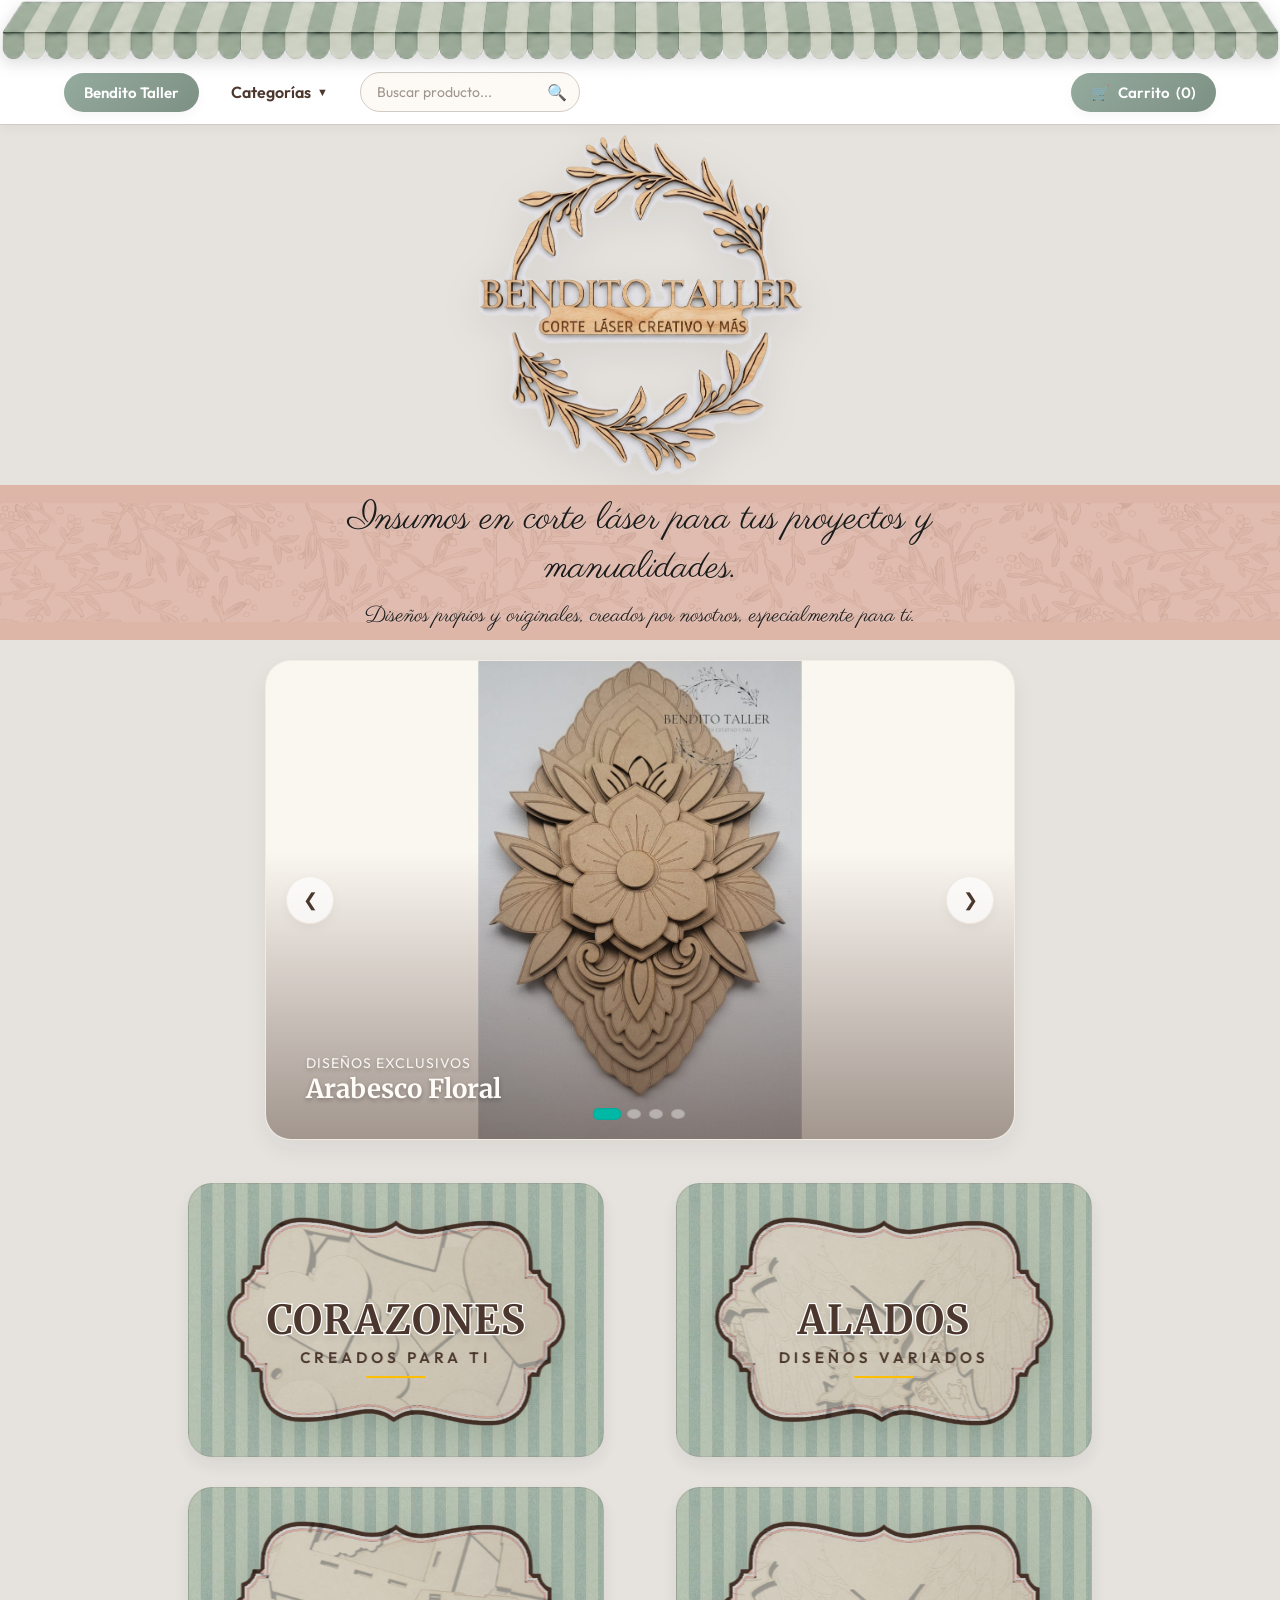
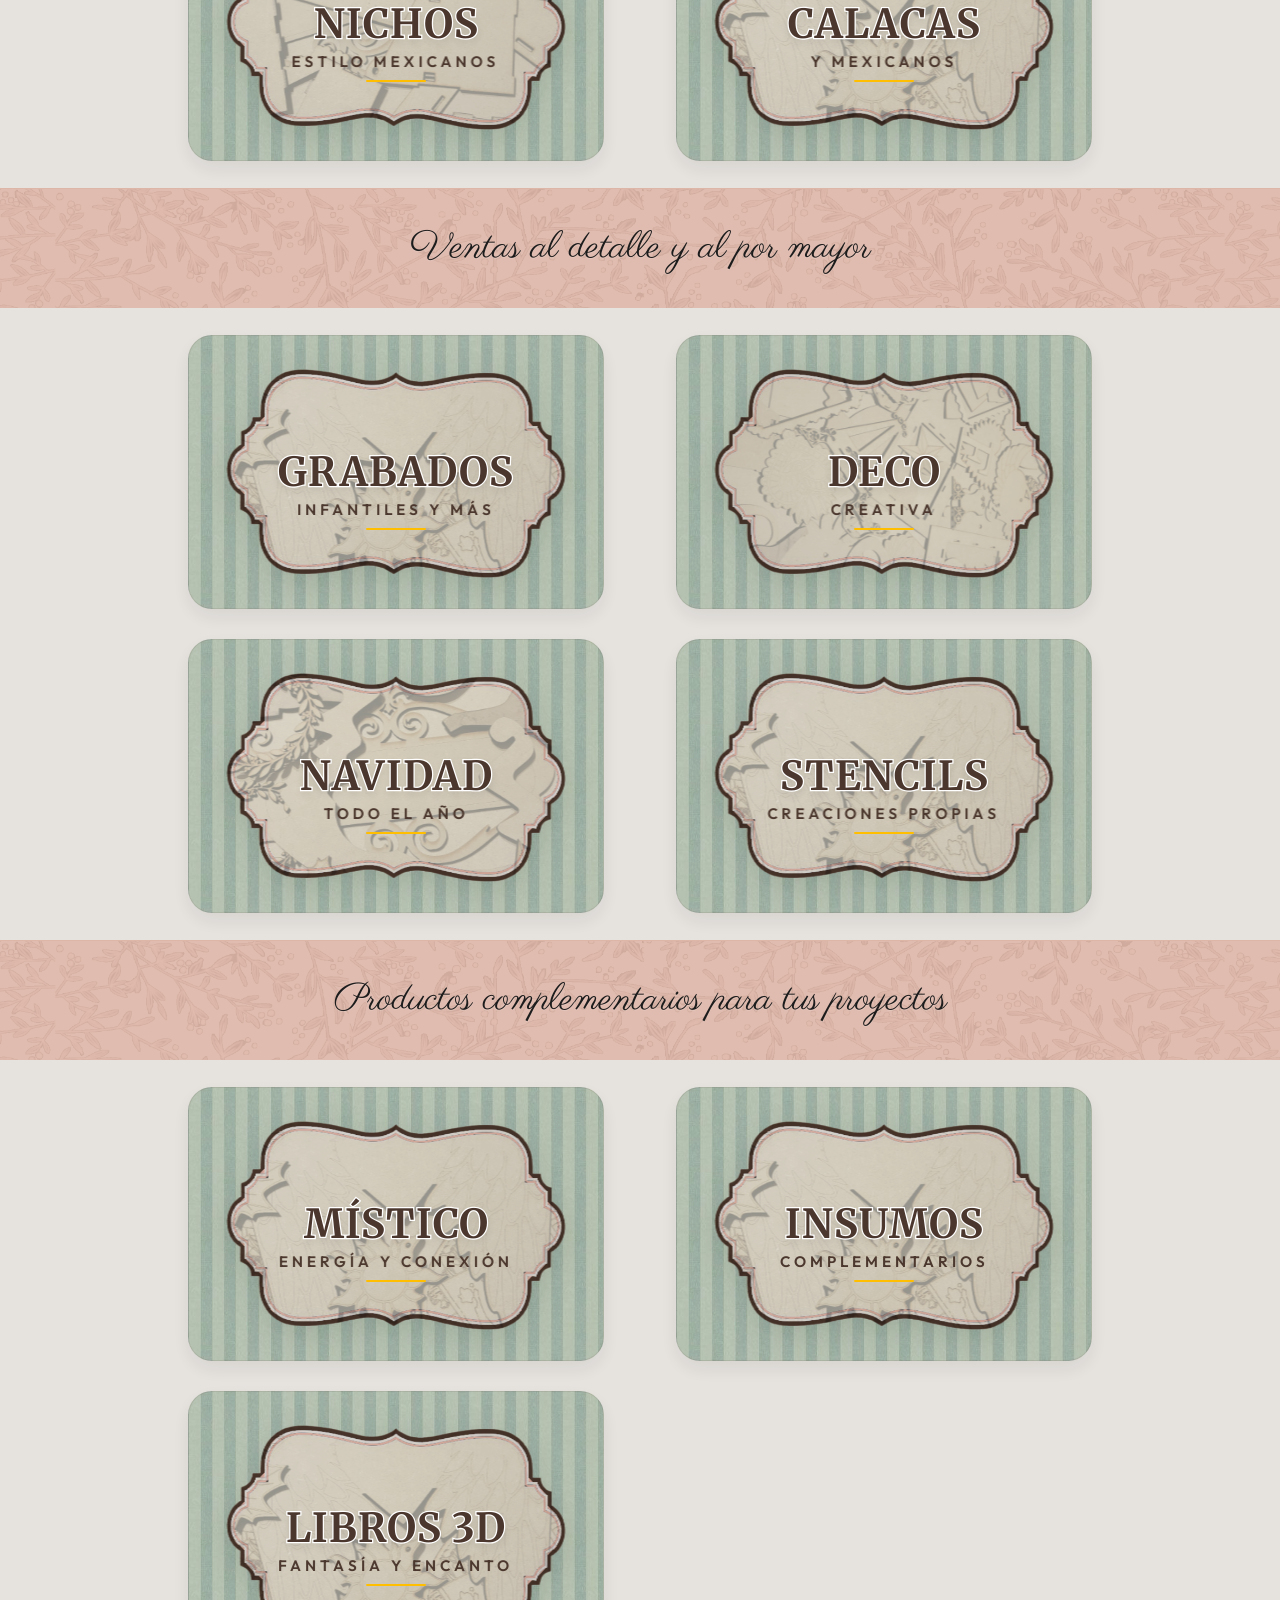
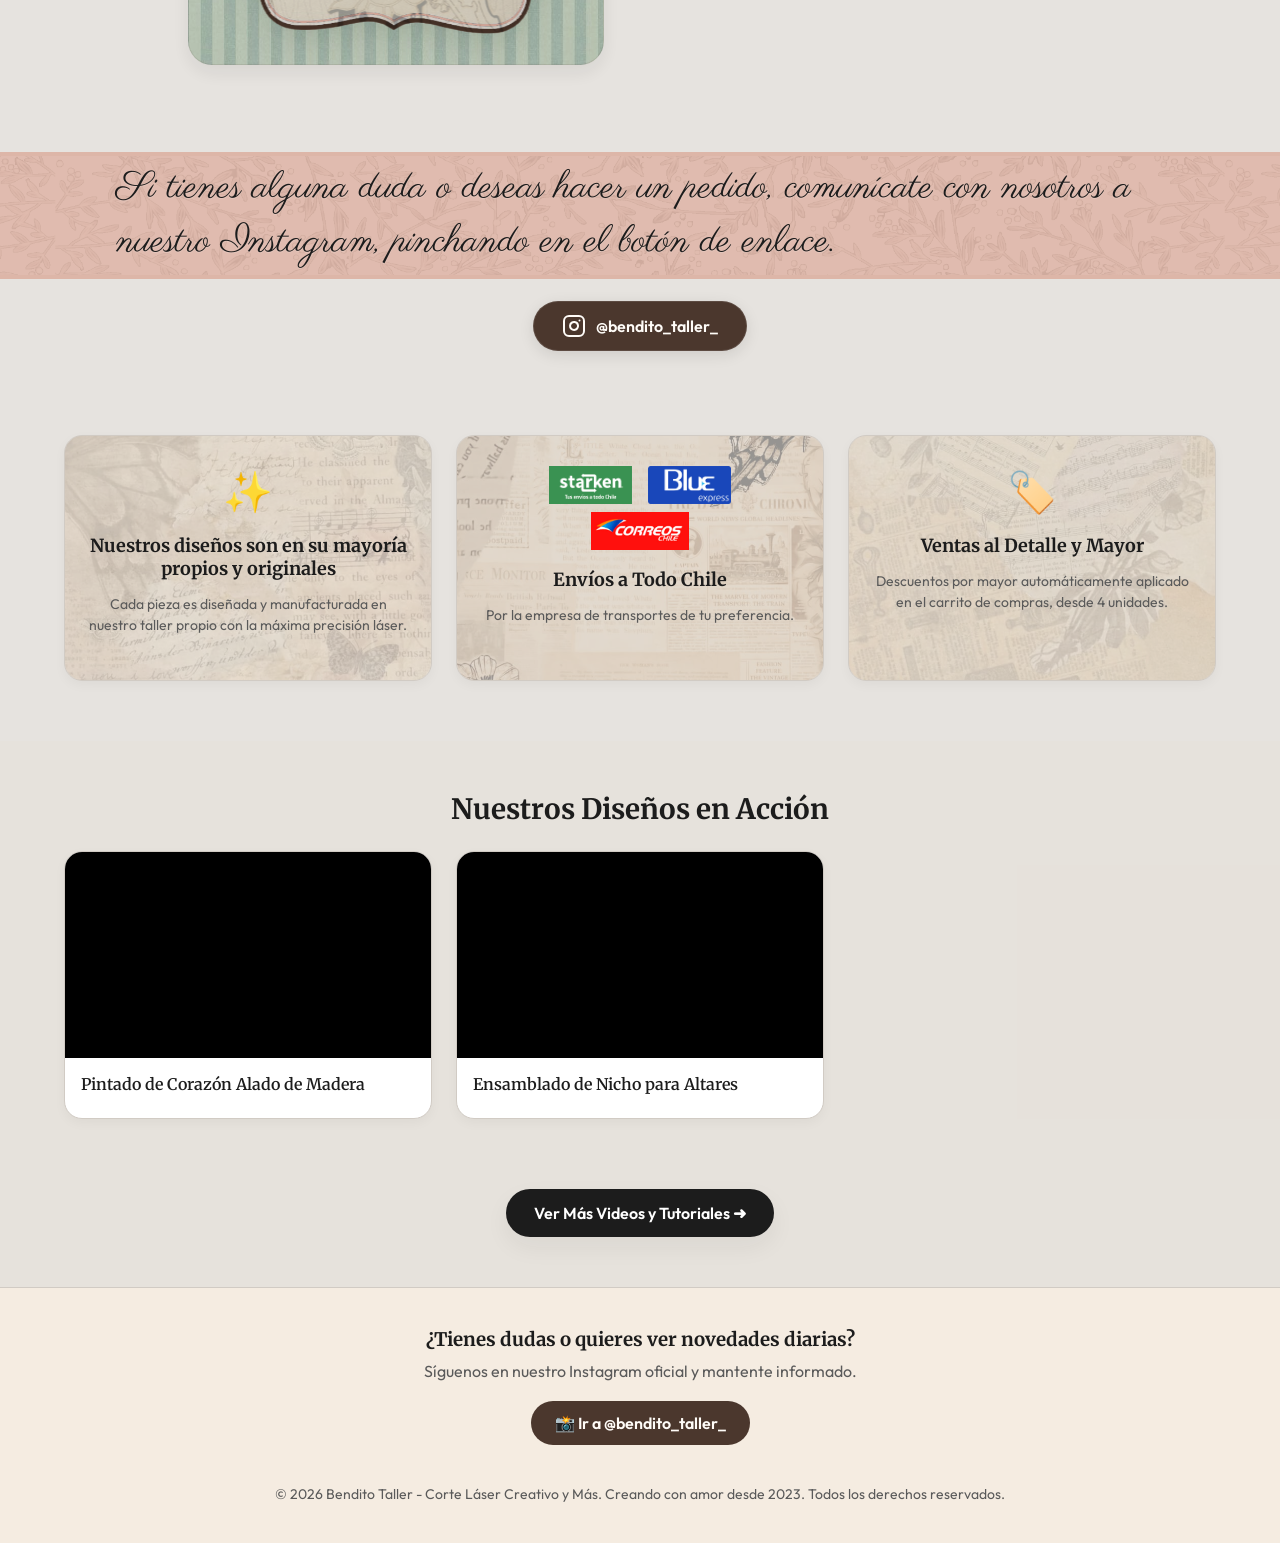
==== commit 8130fc17: "actualiza carrito" ====
--- a/index.html
+++ b/index.html
@@ -97,7 +97,6 @@
             <div class="dots-banner-content">
                 <h3 class="dots-banner-title">Insumos en corte láser para tus proyectos y manualidades.</h3>
                 <p class="dots-banner-text">Diseños propios y originales, creados por nosotros, especialmente para ti.</p>
-                <h2 class="section-title" style="margin-top: 16px; margin-bottom: 0;">Explora Nuestras Categorías</h2>
             </div>
         </div>
     </div>
@@ -287,22 +286,24 @@
                 </div>
 
                 <!-- TERCER BANNER REPETIDO (INSTAGRAM) -->
-                <div class="decor-banner-container" style="margin: 24px 0; max-width: 100%; padding: 0;">
+                <div class="decor-banner-container" style="margin: 24px 0 12px 0; max-width: 100%; padding: 0;">
                     <div class="dots-banner-container">
                         <div class="dots-banner-content instagram-banner-content">
                             <h3 class="dots-banner-title" style="margin: 0; line-height: 1.4;">
                                 Si tienes alguna duda o deseas hacer un pedido, comunícate con nosotros a nuestro Instagram, pinchando en el botón de enlace.
                             </h3>
-                            <a href="https://www.instagram.com/bendito_taller_/" target="_blank" class="banner-insta-btn">
-                                <svg width="24" height="24" viewBox="0 0 24 24" fill="none" stroke="currentColor" stroke-width="2" stroke-linecap="round" stroke-linejoin="round" style="display: block;">
-                                    <rect x="2" y="2" width="20" height="20" rx="5" ry="5"></rect>
-                                    <path d="M16 11.37A4 4 0 1 1 12.63 8 4 4 0 0 1 16 11.37z"></path>
-                                    <line x1="17.5" y1="6.5" x2="17.51" y2="6.5"></line>
-                                </svg>
-                                <span>@bendito_taller_</span>
-                            </a>
-                        </div>
-                    </div>
+                        </div>
+                    </div>
+                </div>
+                <div style="text-align: center; margin-bottom: 24px;">
+                    <a href="https://www.instagram.com/bendito_taller_/" target="_blank" class="banner-insta-btn" style="margin-top: 10px;">
+                        <svg width="24" height="24" viewBox="0 0 24 24" fill="none" stroke="currentColor" stroke-width="2" stroke-linecap="round" stroke-linejoin="round" style="display: block;">
+                            <rect x="2" y="2" width="20" height="20" rx="5" ry="5"></rect>
+                            <path d="M16 11.37A4 4 0 1 1 12.63 8 4 4 0 0 1 16 11.37z"></path>
+                            <line x1="17.5" y1="6.5" x2="17.51" y2="6.5"></line>
+                        </svg>
+                        <span>@bendito_taller_</span>
+                    </a>
                 </div>
     </section>
 
@@ -312,7 +313,7 @@
     <section class="features-section">
         <div class="feature-card">
             <div class="feature-icon">✨</div>
-            <h3 class="feature-title">Diseño 100% Original</h3>
+            <h3 class="feature-title">Nuestros diseños son en su mayoría propios y originales</h3>
             <p class="feature-desc">Cada pieza es diseñada y manufacturada en nuestro taller propio con la máxima precisión láser.</p>
         </div>
         <div class="feature-card">
@@ -326,12 +327,12 @@
                 </div>
             </div>
             <h3 class="feature-title">Envíos a Todo Chile</h3>
-            <p class="feature-desc">Enviamos tu pedido por la empresa de transportes de tu preferencia.</p>
+            <p class="feature-desc">Por la empresa de transportes de tu preferencia.</p>
         </div>
         <div class="feature-card">
             <div class="feature-icon">🏷️</div>
             <h3 class="feature-title">Ventas al Detalle y Mayor</h3>
-            <p class="feature-desc">Descuentos por mayor automáticos aplicados en el carrito de compras a partir de 4 unidades.</p>
+            <p class="feature-desc">Descuentos por mayor automáticamente aplicado en el carrito de compras, desde 4 unidades.</p>
         </div>
     </section>
 
@@ -373,7 +374,7 @@
             📸 Ir a @bendito_taller_
         </a>
         <div style="margin-top: 40px; font-size: 14px; color: var(--text-muted);">
-            © 2026 Bendito Taller. Creado con amor. Todos los derechos reservados.
+            © 2026 Bendito Taller - Corte Láser Creativo y Más. Creando con amor desde 2023. Todos los derechos reservados.
         </div>
     </footer>
 
--- a/styles.css
+++ b/styles.css
@@ -1,4 +1,4 @@
-@import url('https://fonts.googleapis.com/css2?family=Merriweather:ital,wght@0,300;0,400;0,700;0,900;1,400&family=Satisfy&display=swap');
+@import url('https://fonts.googleapis.com/css2?family=Merriweather:ital,wght@0,300;0,400;0,700;0,900;1,400&family=Parisienne&display=swap');
 
 /* ==========================
    DESIGN SYSTEM - BENDITO TALLER (GOOGLE SITES DESIGN)
@@ -1009,7 +1009,7 @@
     width: 345px;
     height: 224px;
     transform: translate(-50%, -50%) scale(1);
-    background-image: url('https://padoma.github.io/bendito-taller-carrito/img/grabados_bg.jpg');
+    background-image: url('https://benditotaller.github.io/bendito-taller-carrito/img/grabados_bg.jpg');
     background-size: cover;
     background-position: center;
     background-repeat: no-repeat;
@@ -1771,7 +1771,7 @@
         flex-direction: row;
         align-items: center;
         gap: 4px;
-        font-size: 11px;
+        font-size: 13px;
         font-weight: 600;
     }
     .nav-brand-btn {
@@ -1790,7 +1790,7 @@
     .categories-dropdown .dropdown-btn {
         background: linear-gradient(135deg, #889c90 0%, #708277 100%);
         color: white !important;
-        font-size: 11px;
+        font-size: 13px;
         font-weight: 600;
         padding: 0 18px; /* Ajustado al largo del texto */
         border-radius: 18px;
@@ -1964,7 +1964,8 @@
 }
 
 .decor-banner-title {
-    font-family: 'Satisfy', cursive;
+    font-family: 'Parisienne', sans-serif;
+    font-style: normal;
     font-size: 38px;
     font-weight: 400;
     margin: 0 0 8px 0;
@@ -1974,7 +1975,8 @@
 }
 
 .decor-banner-text {
-    font-family: 'Satisfy', cursive;
+    font-family: 'Parisienne', sans-serif;
+    font-style: normal;
     font-size: 22px;
     font-weight: 400;
     margin: 0;
@@ -2205,7 +2207,8 @@
 }
 
 .dots-banner-title {
-    font-family: 'Satisfy', cursive;
+    font-family: 'Parisienne', sans-serif;
+    font-style: normal;
     font-size: 38px;
     font-weight: 400;
     margin: 0 0 8px 0;
@@ -2215,7 +2218,8 @@
 }
 
 .dots-banner-text {
-    font-family: 'Satisfy', cursive;
+    font-family: 'Parisienne', sans-serif;
+    font-style: normal;
     font-size: 22px;
     font-weight: 400;
     margin: 0;
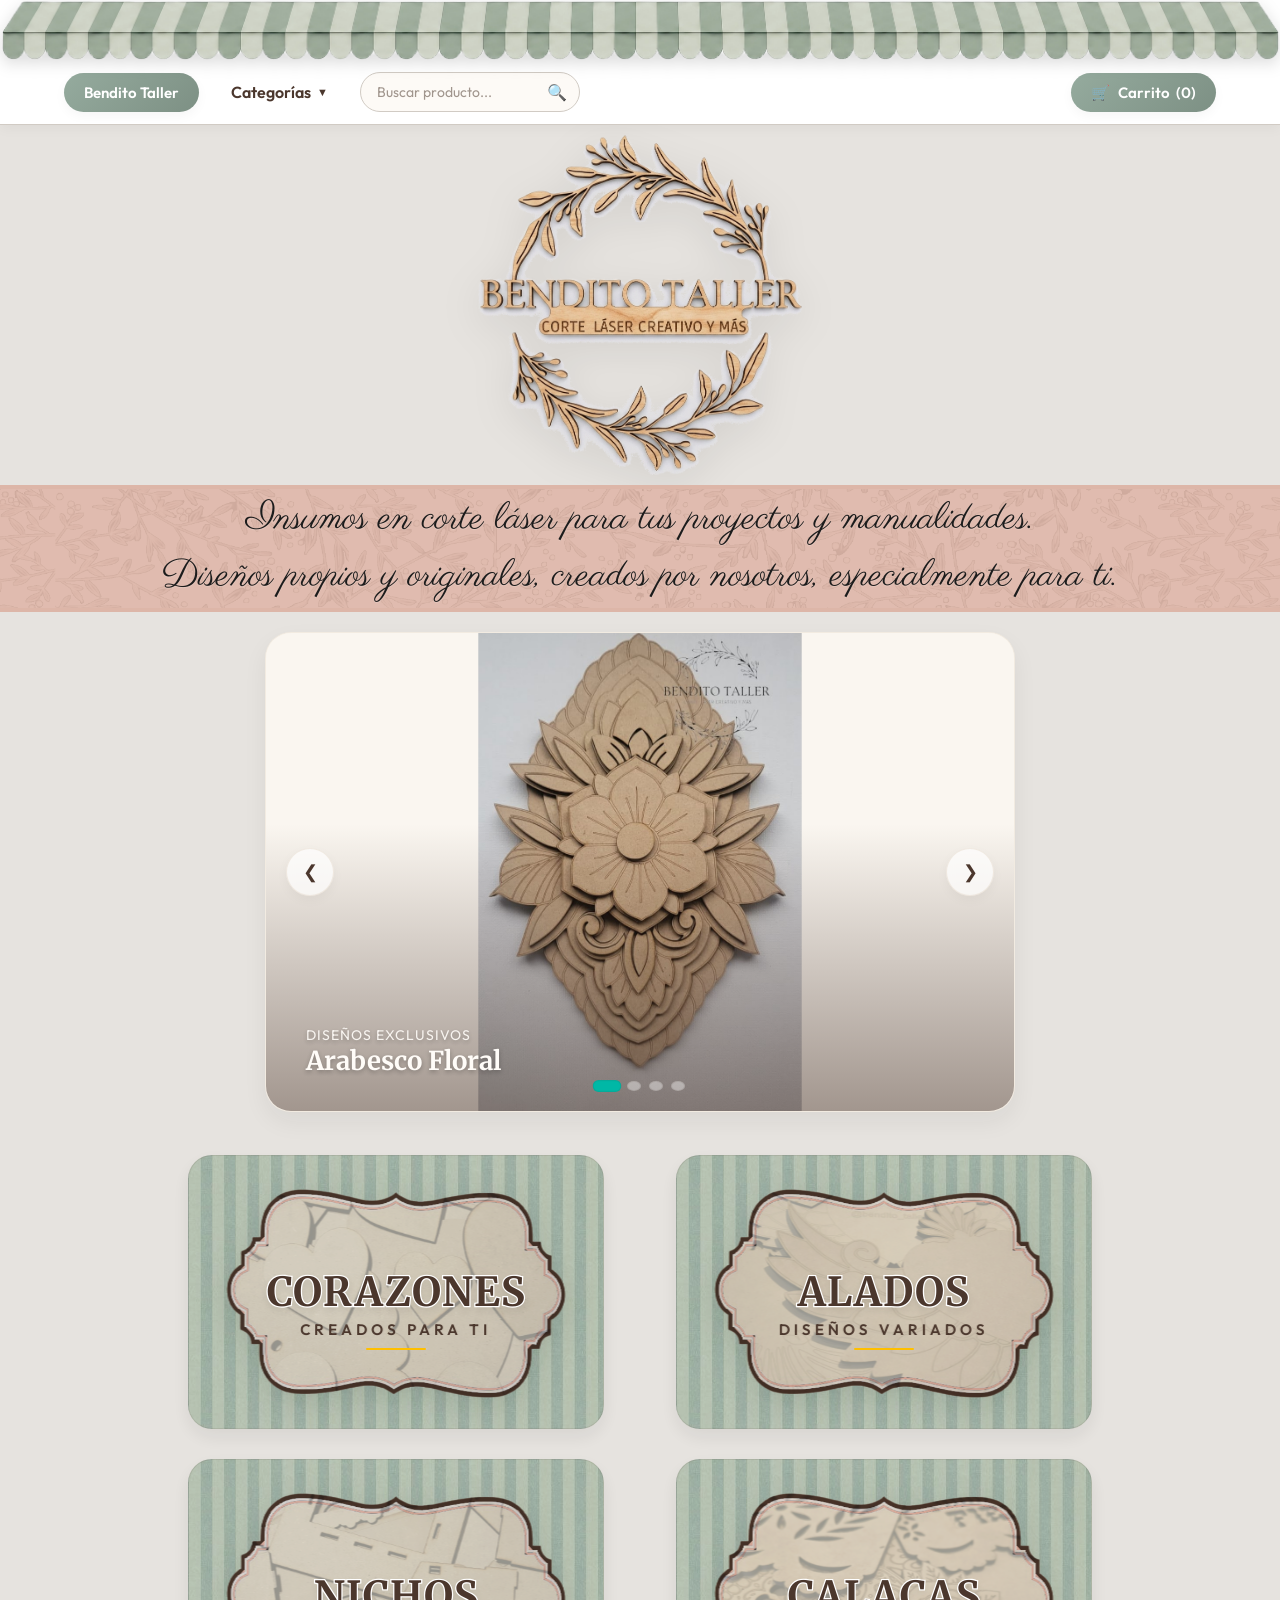
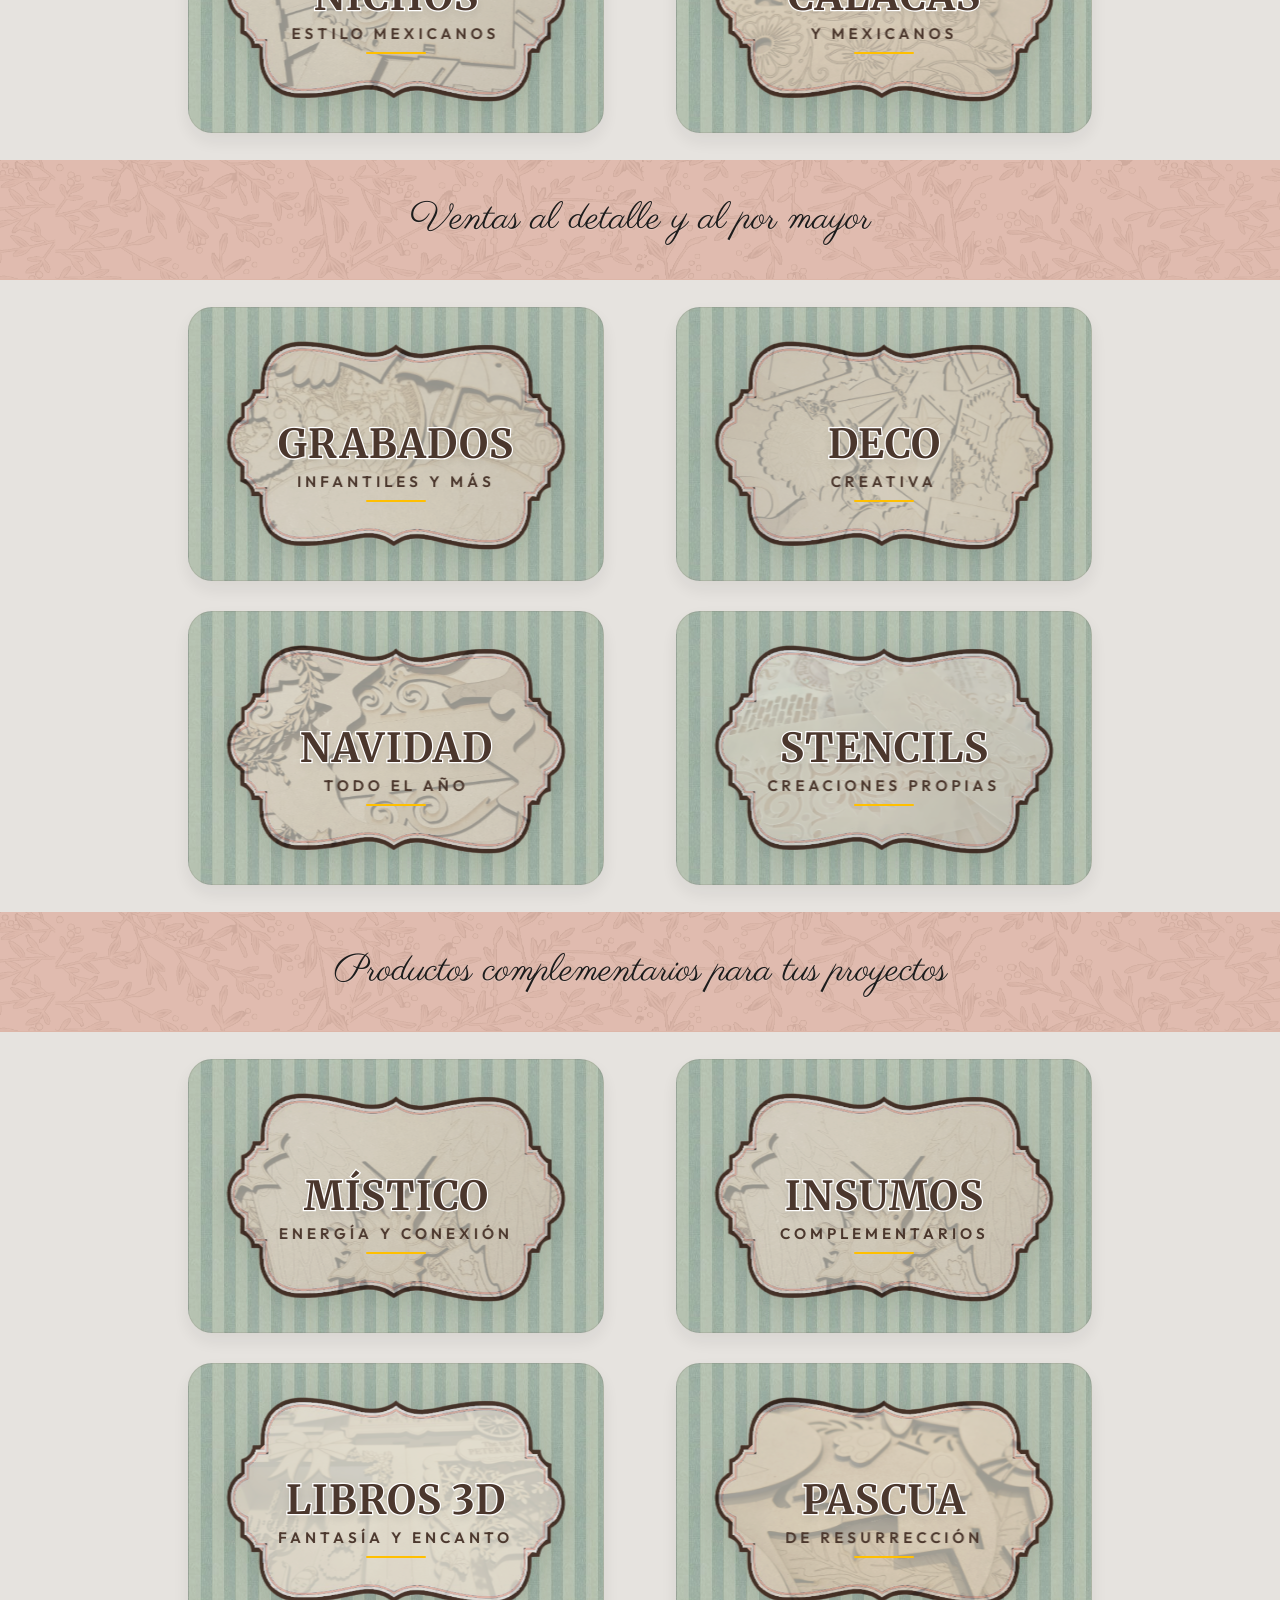
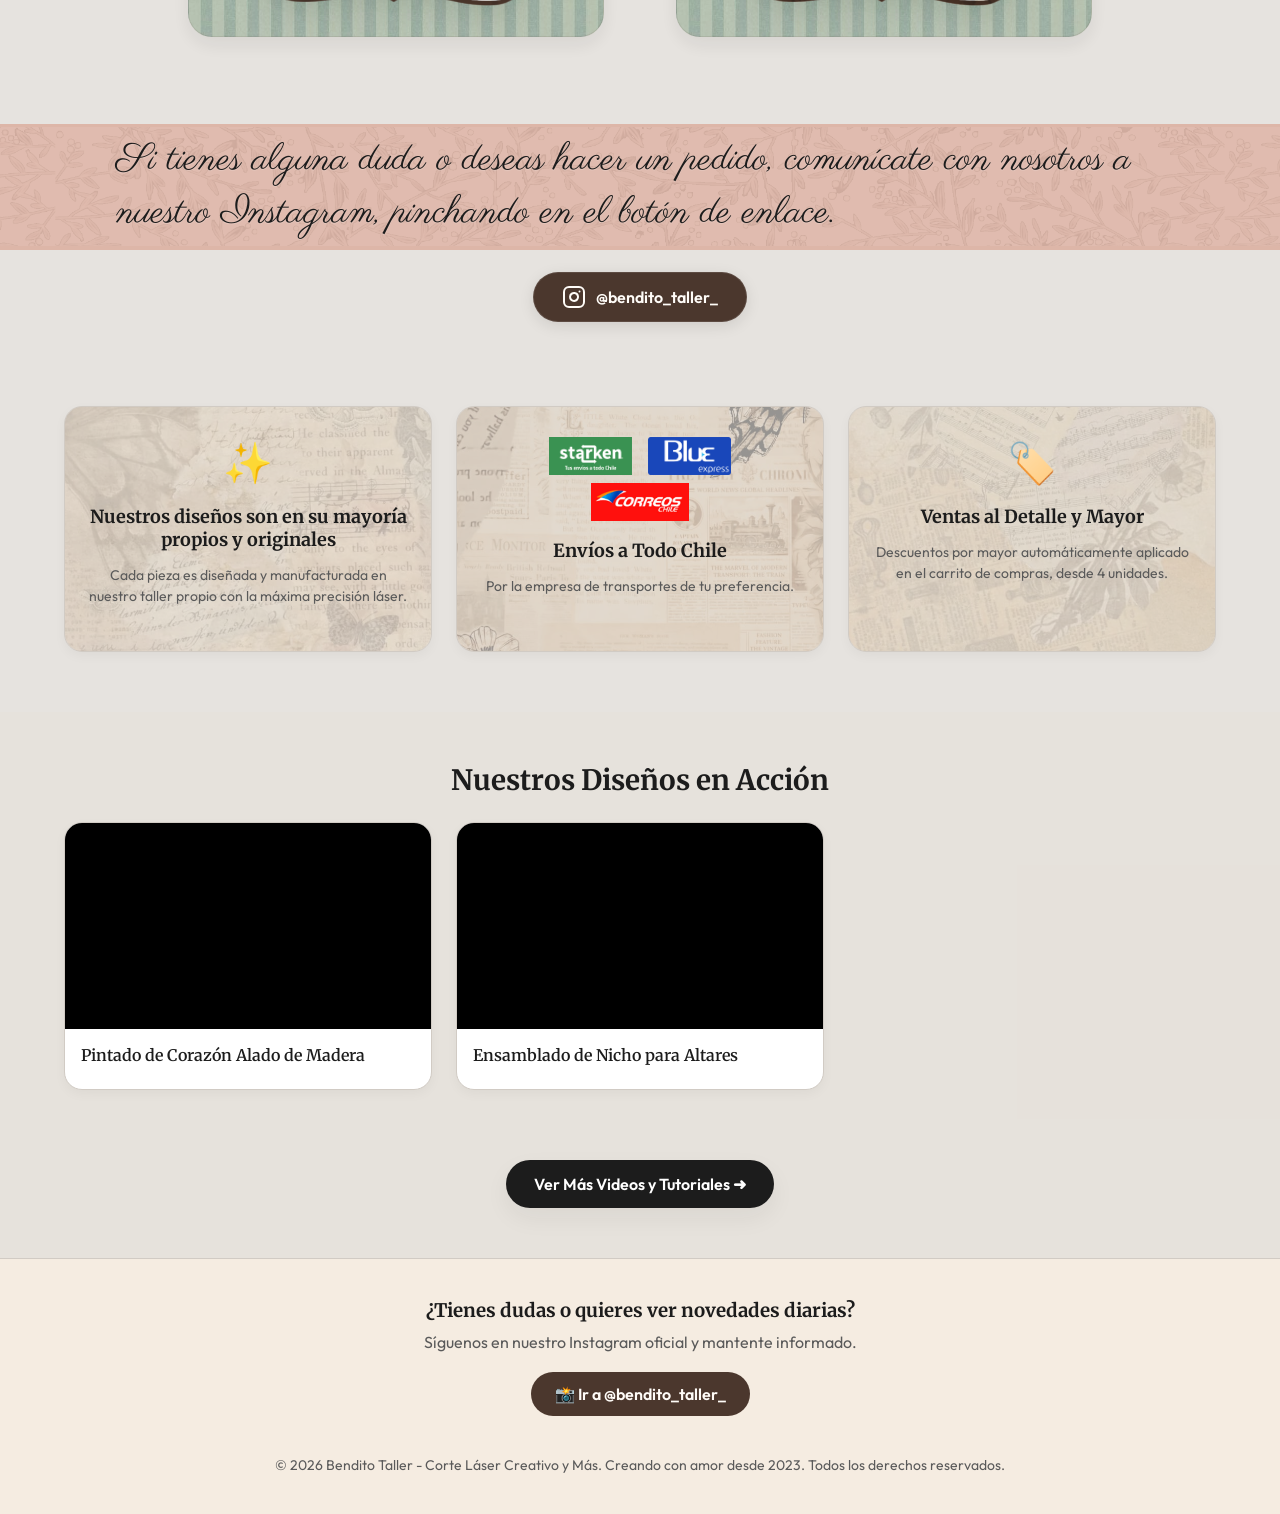
==== commit 44a51ee6: "actualizar carro" ====
--- a/index.html
+++ b/index.html
@@ -132,7 +132,7 @@
                         </div>
                     </a>
                     
-                    <a href="catalogo.html?category=corazones-alados" class="category-card">
+                    <a href="catalogo.html?category=corazones-alados" class="category-card card-alados">
                         <div class="card-inner">
                             <div class="card-bg"></div>
                             <div class="card-overlay"></div>
@@ -158,7 +158,7 @@
                         </div>
                     </a>
 
-                    <a href="catalogo.html?category=mexicanos-y-calacas" class="category-card">
+                    <a href="catalogo.html?category=mexicanos-y-calacas" class="category-card card-calacas">
                         <div class="card-inner">
                             <div class="card-bg"></div>
                             <div class="card-overlay"></div>
@@ -182,7 +182,7 @@
                 </div>
 
                 <div class="categories-grid" style="padding-top: 0; padding-bottom: 0;">
-                    <a href="catalogo.html?category=grabados" class="category-card">
+                    <a href="catalogo.html?category=grabados" class="category-card card-grabados">
                         <div class="card-inner">
                             <div class="card-bg"></div>
                             <div class="card-overlay"></div>
@@ -221,7 +221,7 @@
                         </div>
                     </a>
 
-                    <a href="catalogo.html?category=stencil" class="category-card">
+                    <a href="catalogo.html?category=stencil" class="category-card card-stencil">
                         <div class="card-inner">
                             <div class="card-bg"></div>
                             <div class="card-overlay"></div>
@@ -271,13 +271,26 @@
                         </div>
                     </a>
 
-                    <a href="catalogo.html?category=libros-3d" class="category-card">
+                    <a href="catalogo.html?category=libros-3d" class="category-card card-libros">
                         <div class="card-inner">
                             <div class="card-bg"></div>
                             <div class="card-overlay"></div>
                             <div class="card-content">
                                 <h2 data-text="LIBROS 3D">LIBROS 3D</h2>
                                 <span class="subtitle">fantasía y encanto</span>
+                                <div class="divider"></div>
+                                <span class="explore">Explorar colección <span class="arrow">→</span></span>
+                            </div>
+                        </div>
+                    </a>
+
+                    <a href="catalogo.html?category=pascua" class="category-card card-pascua">
+                        <div class="card-inner">
+                            <div class="card-bg"></div>
+                            <div class="card-overlay"></div>
+                            <div class="card-content">
+                                <h2 data-text="PASCUA">PASCUA</h2>
+                                <span class="subtitle">de resurrección</span>
                                 <div class="divider"></div>
                                 <span class="explore">Explorar colección <span class="arrow">→</span></span>
                             </div>
--- a/styles.css
+++ b/styles.css
@@ -1043,6 +1043,31 @@
     background-image: url('img/FONDO_NAVIDAD.jpg');
 }
 
+.card-libros .card-content::after {
+    background-image: url('img/fondo_3d.jpeg');
+    opacity: 0.15;
+}
+
+.card-alados .card-content::after {
+    background-image: url('img/fondo_alados.jpeg');
+}
+
+.card-grabados .card-content::after {
+    background-image: url('img/fondo_grabados.jpg');
+}
+
+.card-calacas .card-content::after {
+    background-image: url('img/fondo_calacas.jpeg');
+}
+
+.card-pascua .card-content::after {
+    background-image: url('img/fondo_pascua.jpeg');
+}
+
+.card-stencil .card-content::after {
+    background-image: url('img/fondo_stencil.jpeg');
+}
+
 .category-card:hover .card-content::after,
 .category-card.active .card-content::after {
     transform: translate(-50%, -50%) scale(1.05);
@@ -1958,7 +1983,7 @@
 .decor-banner-content {
     position: relative;
     z-index: 10;
-    max-width: 55%; /* Limita el ancho del texto para evitar que choque con las ramas */
+    max-width: 80%; /* Limita el ancho del texto para evitar que choque con las ramas */
     margin: 0 auto;
     pointer-events: none;
 }
@@ -1977,7 +2002,7 @@
 .decor-banner-text {
     font-family: 'Parisienne', sans-serif;
     font-style: normal;
-    font-size: 22px;
+    font-size: 38px;
     font-weight: 400;
     margin: 0;
     color: #1c1c1c;
@@ -2201,7 +2226,7 @@
 .dots-banner-content {
     position: relative;
     z-index: 2;
-    max-width: 55%;
+    max-width: 80%;
     margin: 0 auto;
     pointer-events: none;
 }
@@ -2220,7 +2245,7 @@
 .dots-banner-text {
     font-family: 'Parisienne', sans-serif;
     font-style: normal;
-    font-size: 22px;
+    font-size: 38px;
     font-weight: 400;
     margin: 0;
     color: #1c1c1c;
@@ -2265,13 +2290,13 @@
 
 @media (max-width: 950px) {
     .dots-banner-content {
-        max-width: 70%;
+        max-width: 85%;
     }
     .dots-banner-title {
         font-size: 30px;
     }
     .dots-banner-text {
-        font-size: 18px;
+        font-size: 30px;
     }
 }
 
@@ -2290,9 +2315,11 @@
     .dots-banner-title {
         font-size: 24px;
         margin-bottom: 6px;
+        font-weight: 700;
     }
     .dots-banner-text {
-        font-size: 16px;
+        font-size: 24px;
+        font-weight: 700;
     }
 }
 
@@ -2371,9 +2398,11 @@
         font-size: 19px !important;
         margin-bottom: 6px;
         line-height: 1.4;
+        font-weight: 700;
     }
     .dots-banner-text {
-        font-size: 14px !important;
+        font-size: 19px !important;
+        font-weight: 700;
     }
     .banner-insta-btn {
         padding: 10px 22px !important;
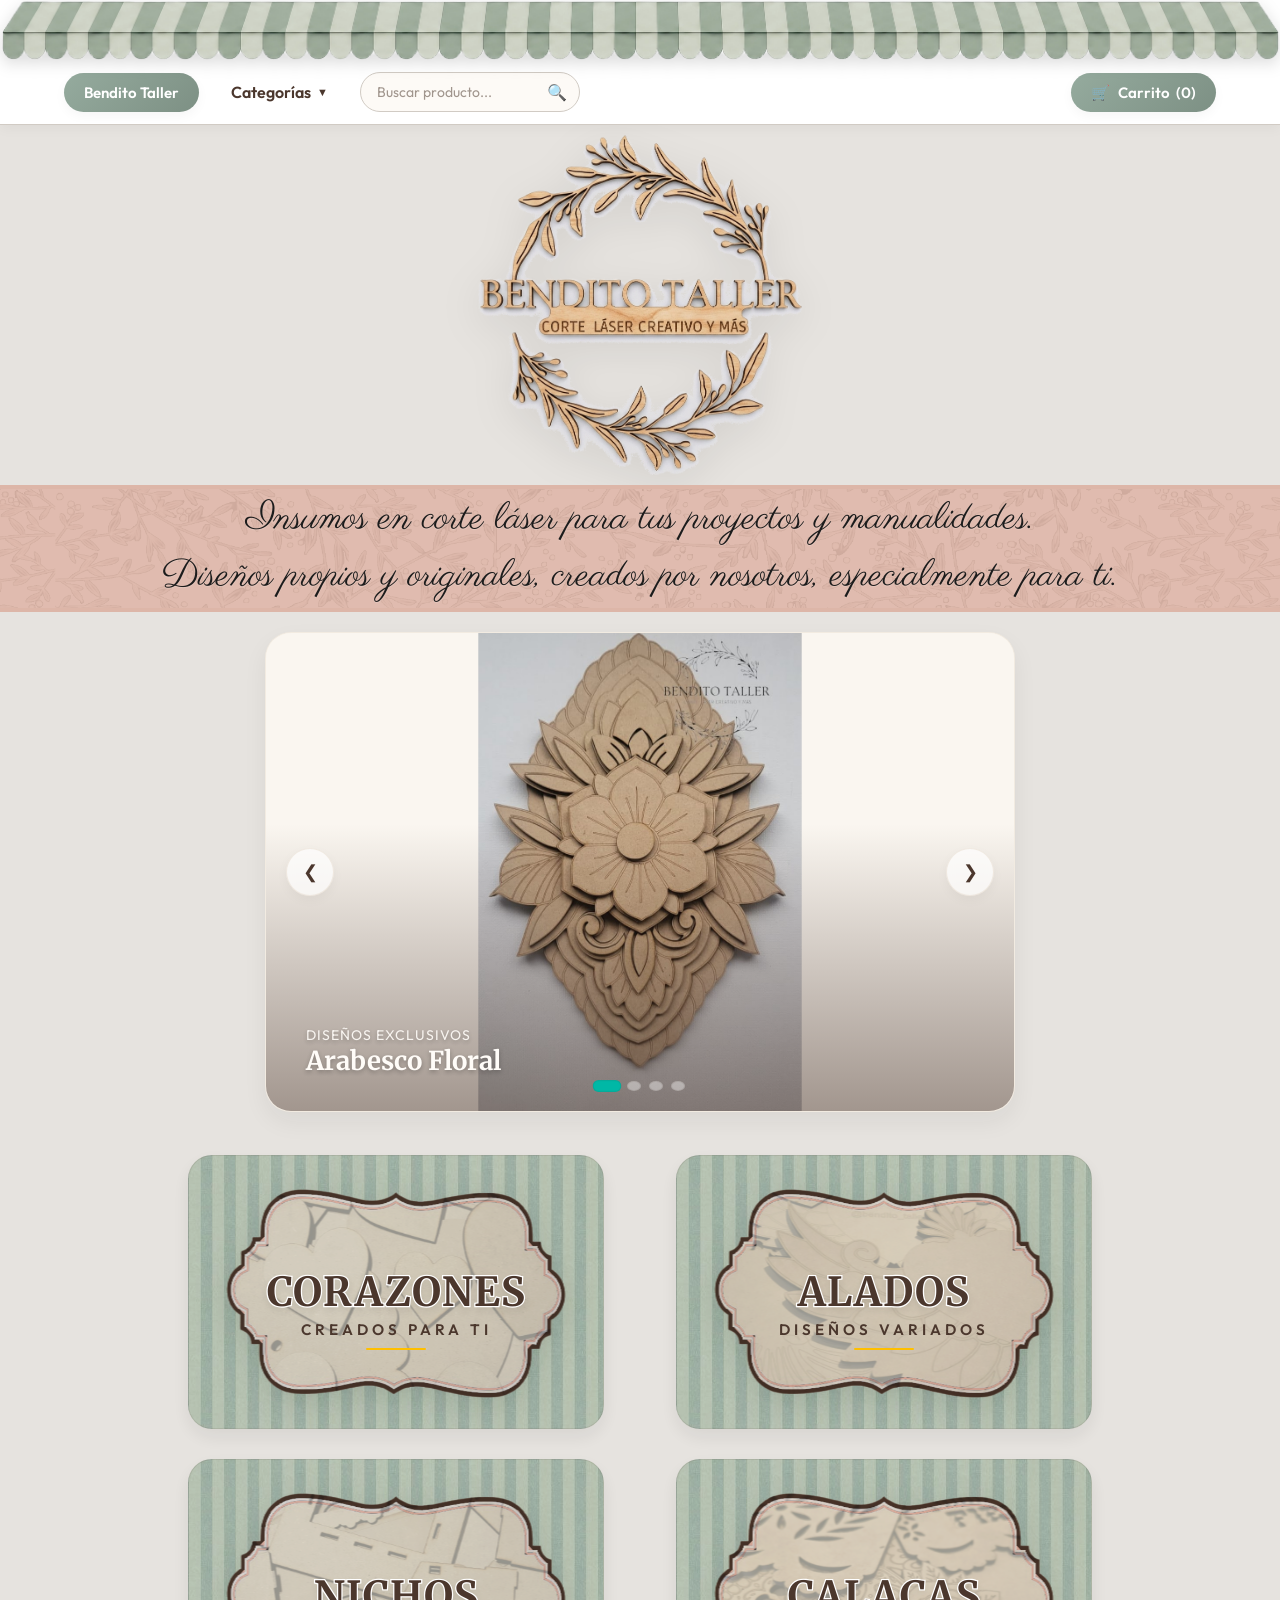
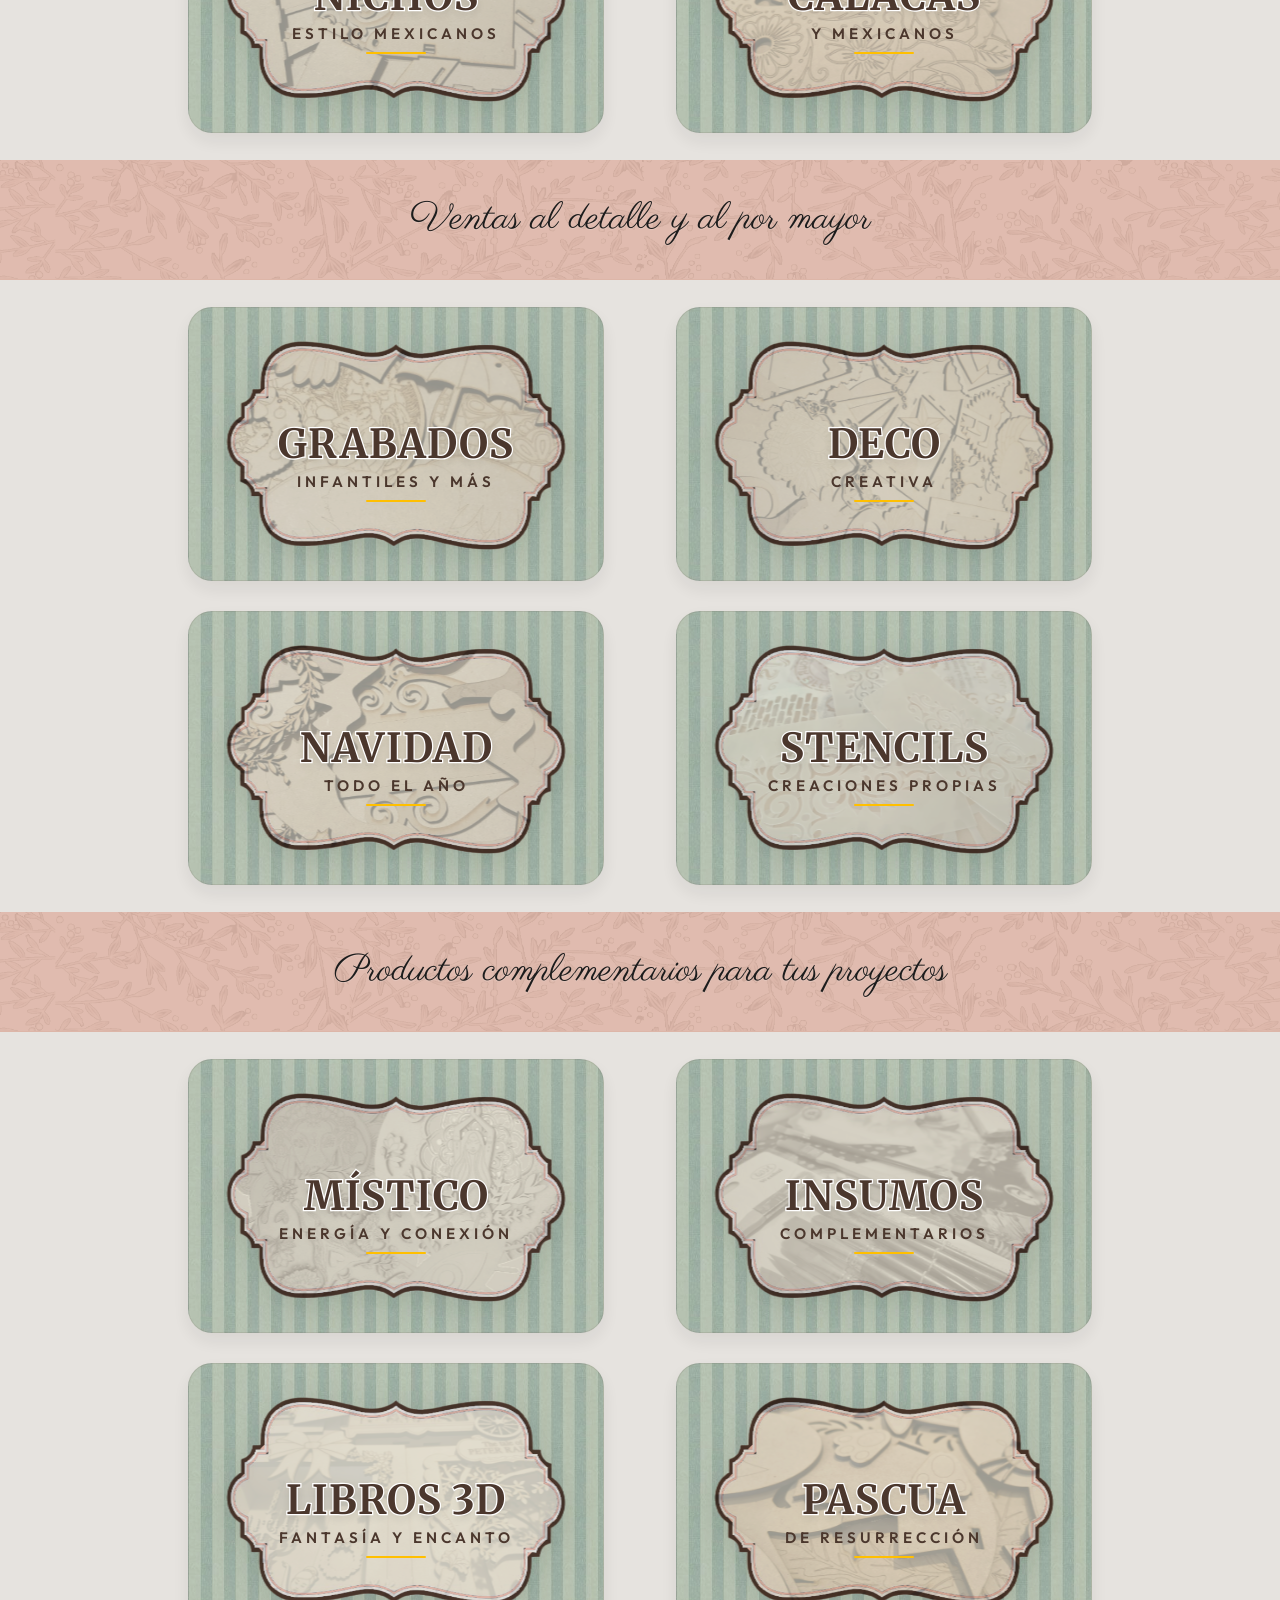
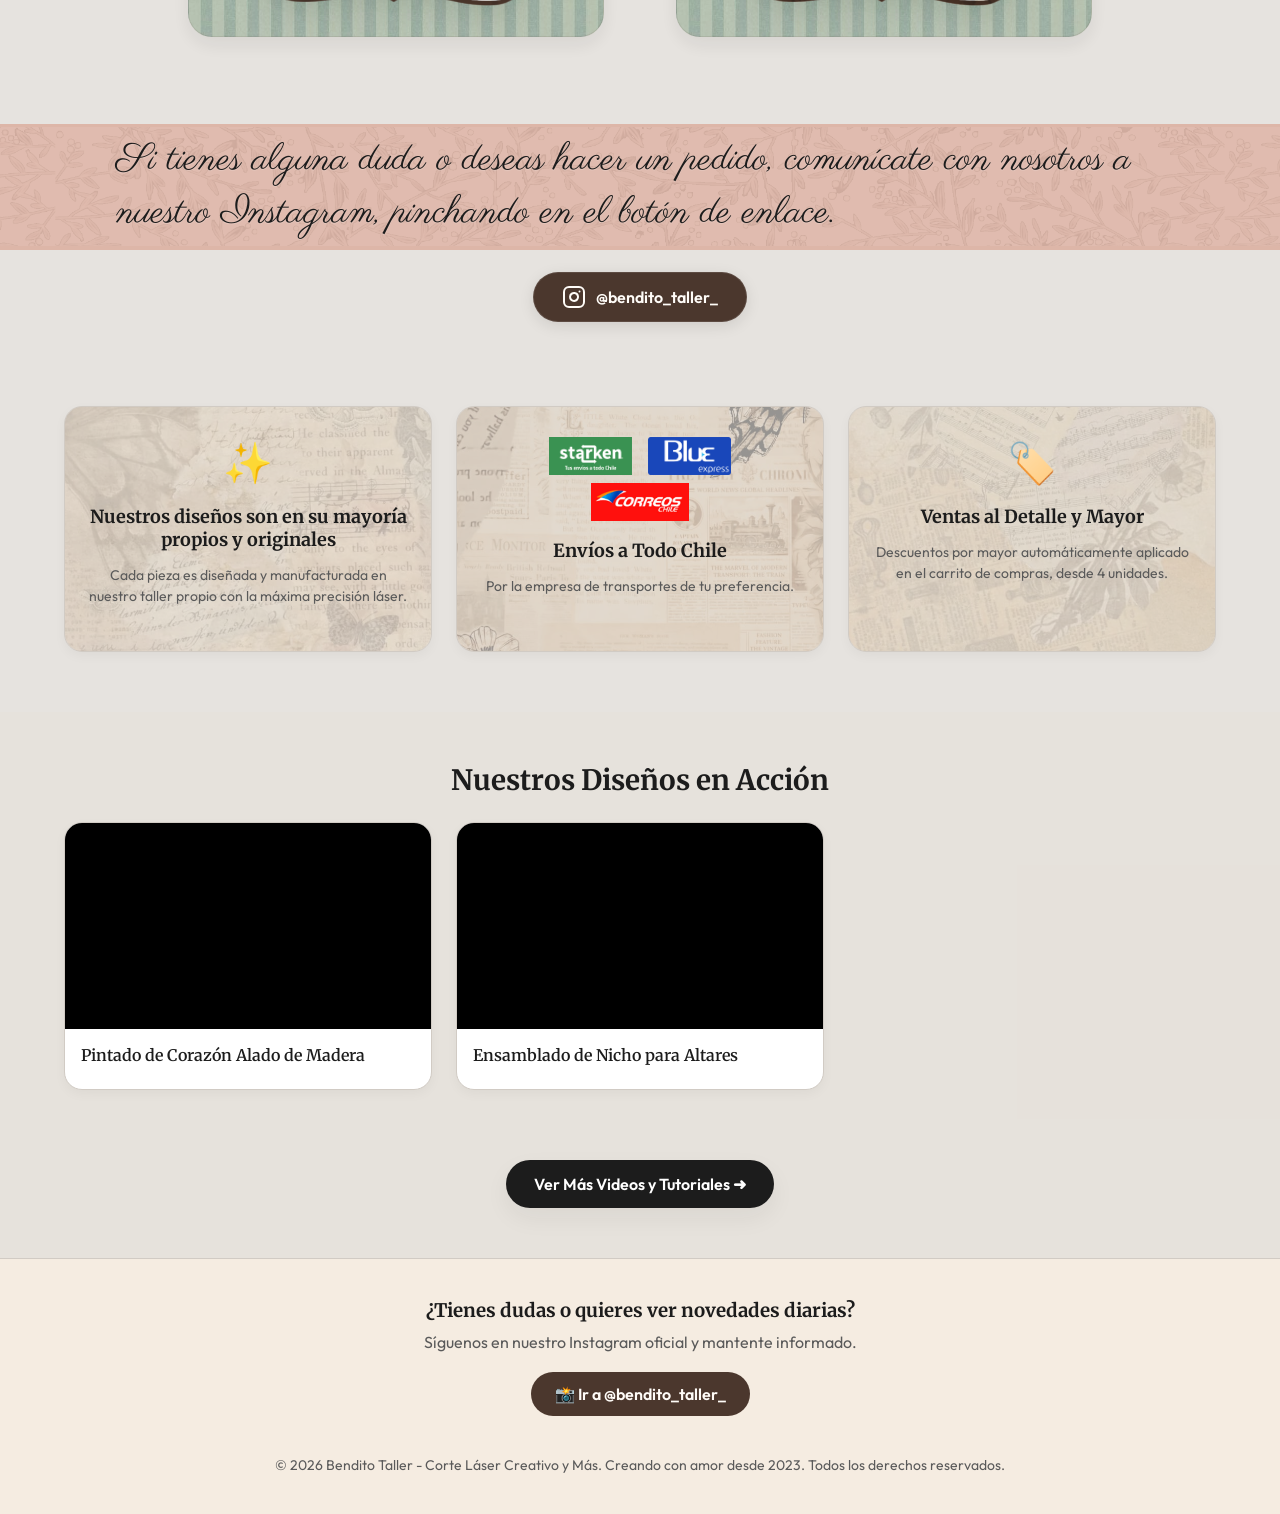
==== commit 93fe42f7: "actualizar fondos" ====
--- a/index.html
+++ b/index.html
@@ -258,7 +258,7 @@
                         </div>
                     </a>
 
-                    <a href="catalogo.html?category=otros-insumos" class="category-card">
+                    <a href="catalogo.html?category=otros-insumos" class="category-card card-insumos">
                         <div class="card-inner">
                             <div class="card-bg"></div>
                             <div class="card-overlay"></div>
--- a/styles.css
+++ b/styles.css
@@ -1068,6 +1068,14 @@
     background-image: url('img/fondo_stencil.jpeg');
 }
 
+.card-insumos .card-content::after {
+    background-image: url('img/fondo_insumos.jpeg');
+}
+
+.card-mistico .card-content::after {
+    background-image: url('img/fondo_mistico.jpeg');
+}
+
 .category-card:hover .card-content::after,
 .category-card.active .card-content::after {
     transform: translate(-50%, -50%) scale(1.05);
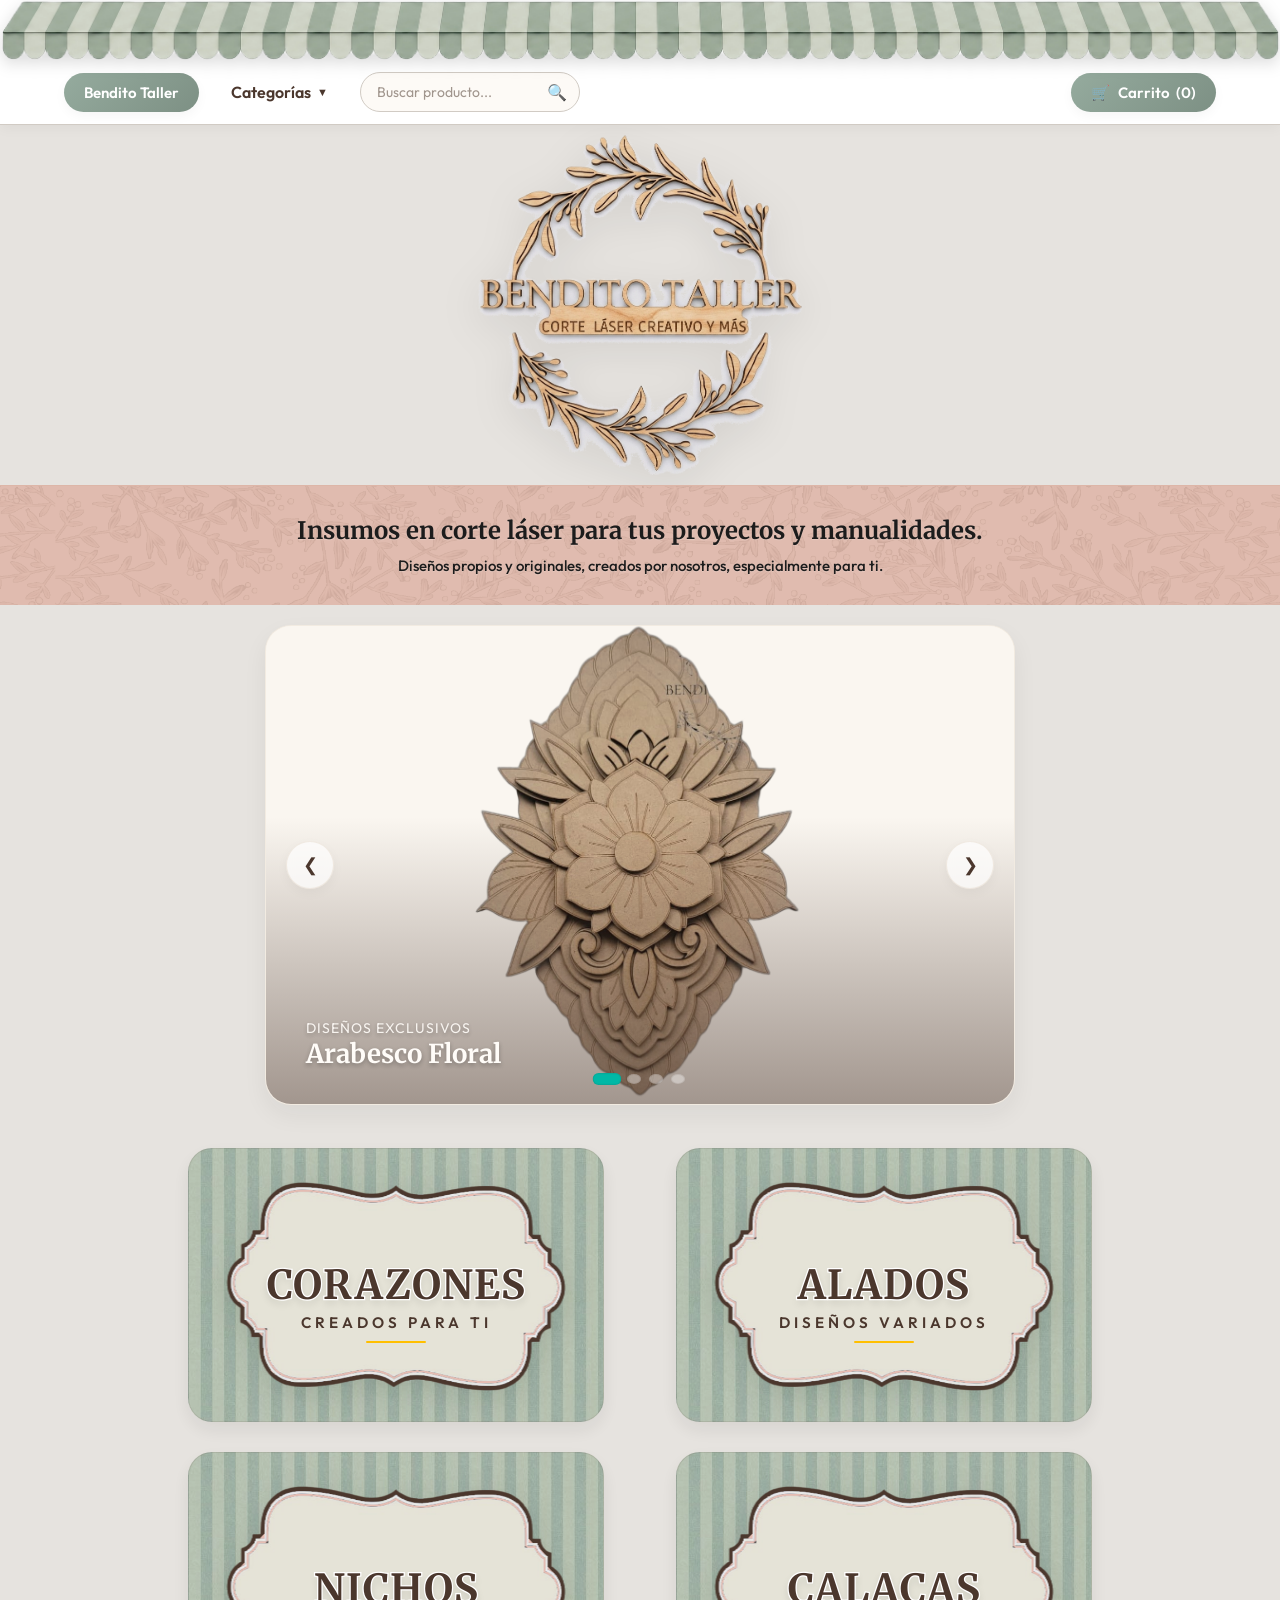
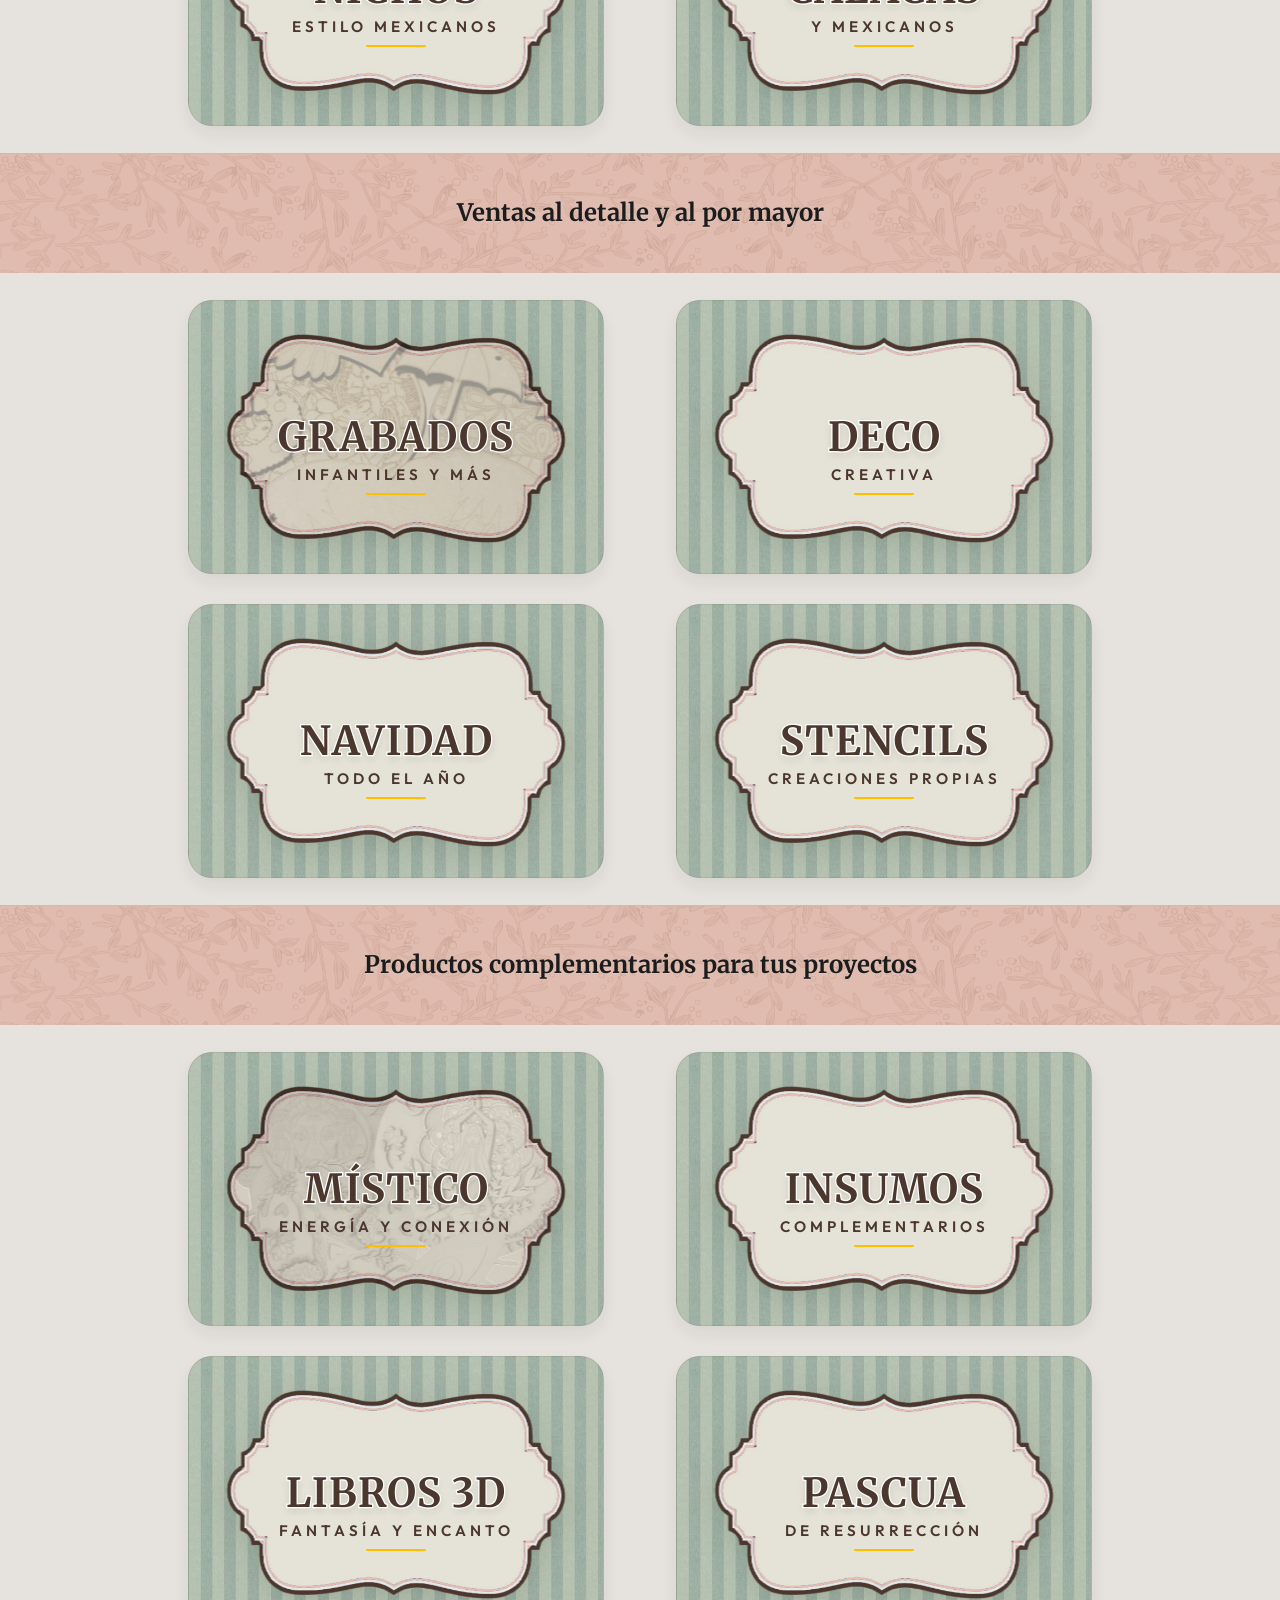
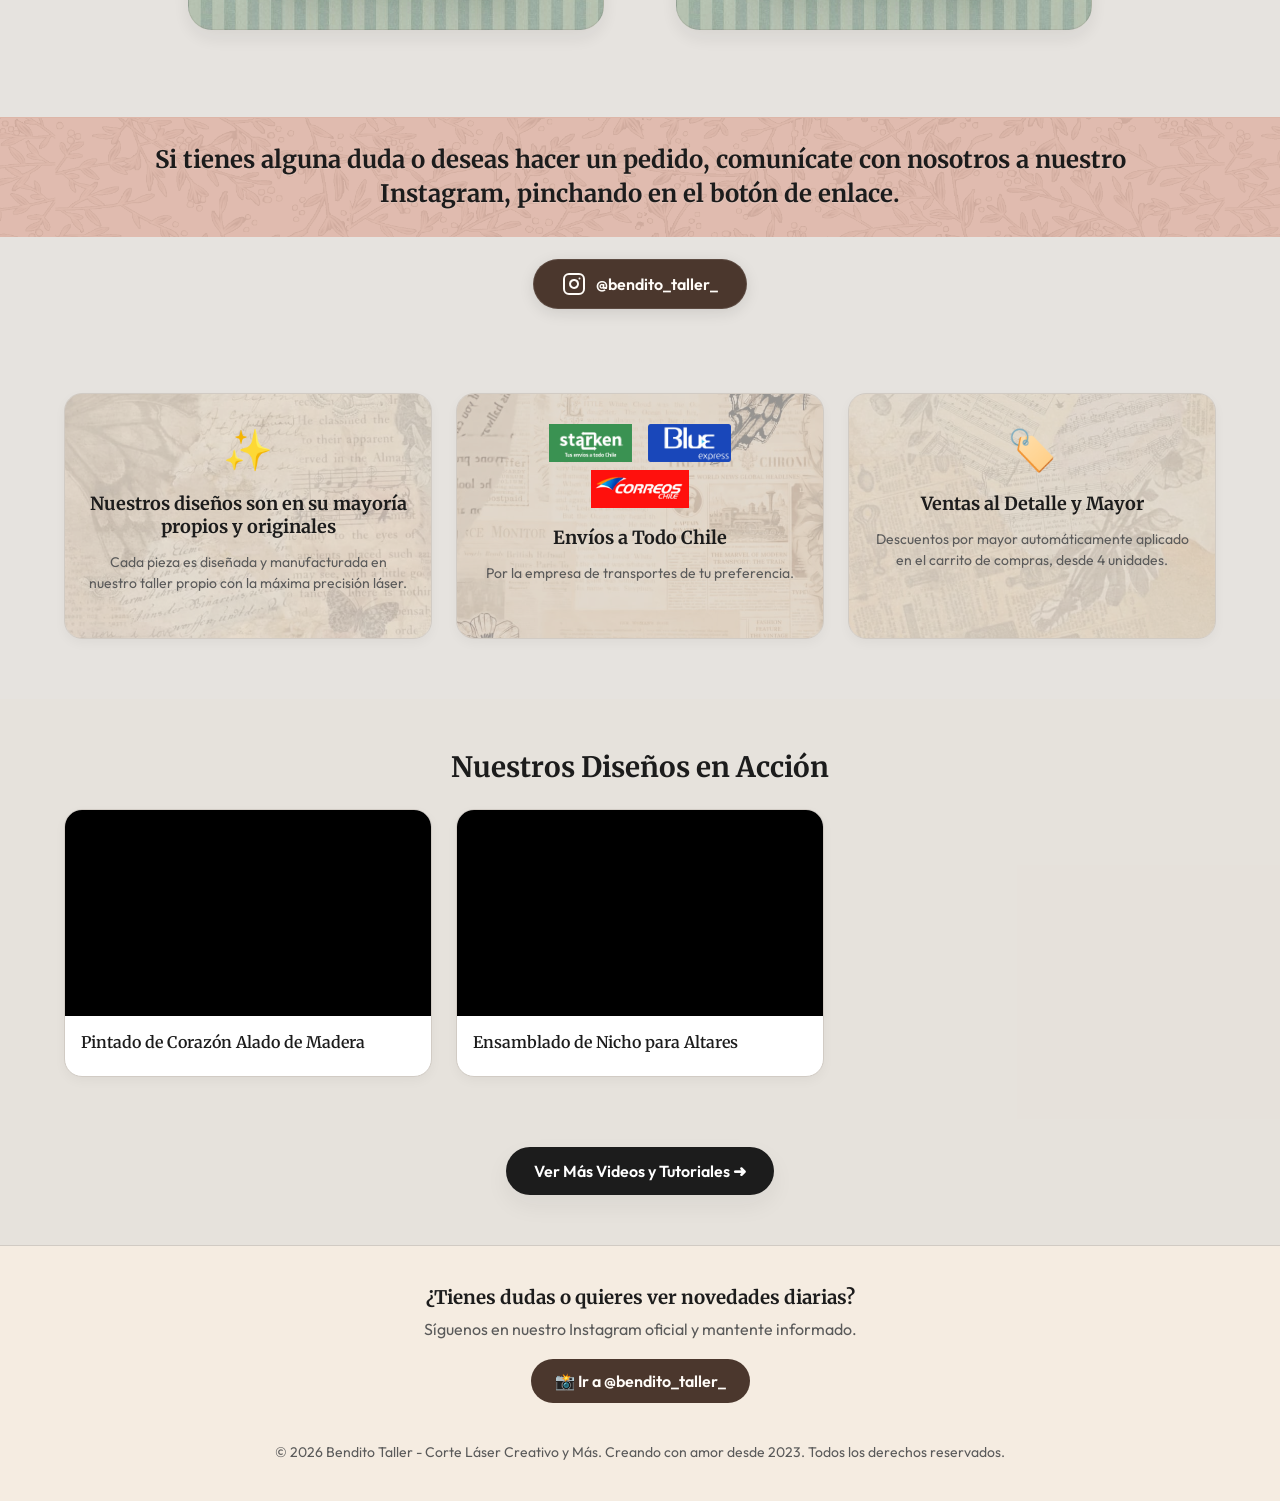
==== commit 2625a8e3: "actualizar carrito" ====
--- a/index.html
+++ b/index.html
@@ -336,7 +336,7 @@
                     <img src="img/Logo-Blue.png" alt="Blue Express" class="shipping-logo">
                 </div>
                 <div class="shipping-logos-row">
-                    <img src="img/correos-chile-logo1.jpg" alt="Correos de Chile" class="shipping-logo correos-logo">
+                    <img src="img/correos-chile-logo1.png" alt="Correos de Chile" class="shipping-logo correos-logo">
                 </div>
             </div>
             <h3 class="feature-title">Envíos a Todo Chile</h3>
--- a/styles.css
+++ b/styles.css
@@ -901,7 +901,7 @@
     transform: translate(-50%, -50%) scale(1);
     width: 416px;
     height: 274px;
-    background-image: url('img/fondo_rayas.jpg');
+    background-image: url('img/fondo_rayas.png');
     background-size: cover;
     background-position: center;
     border-radius: 24px; /* Suave contorno redondeado */
@@ -921,7 +921,7 @@
     transform: translate(-50%, -50%) scale(1);
     width: 416px;
     height: 274px;
-    background-image: url('img/fondo_rayas.jpg');
+    background-image: url('img/fondo_rayas.png');
     background-size: cover;
     background-position: center;
     border-radius: 24px;
@@ -1009,7 +1009,7 @@
     width: 345px;
     height: 224px;
     transform: translate(-50%, -50%) scale(1);
-    background-image: url('https://benditotaller.github.io/bendito-taller-carrito/img/grabados_bg.jpg');
+    background-image: url('https://benditotaller.github.io/bendito-taller-carrito/img/grabados_bg.png');
     background-size: cover;
     background-position: center;
     background-repeat: no-repeat;
@@ -1028,52 +1028,52 @@
 }
 
 .card-corazones .card-content::after {
-    background-image: url('img/CORAZONES_2.jpg');
+    background-image: url('img/CORAZONES_2.png');
 }
 
 .card-nichos .card-content::after {
-    background-image: url('img/FONDO_NICHOS.jpg');
+    background-image: url('img/FONDO_NICHOS.png');
 }
 
 .card-deco .card-content::after {
-    background-image: url('img/fondo_deco_2.jpg');
+    background-image: url('img/fondo_deco_2.png');
 }
 
 .card-navidad .card-content::after {
-    background-image: url('img/FONDO_NAVIDAD.jpg');
+    background-image: url('img/FONDO_NAVIDAD.png');
 }
 
 .card-libros .card-content::after {
-    background-image: url('img/fondo_3d.jpeg');
+    background-image: url('img/fondo_3d.png');
     opacity: 0.15;
 }
 
 .card-alados .card-content::after {
-    background-image: url('img/fondo_alados.jpeg');
+    background-image: url('img/fondo_alados.png');
 }
 
 .card-grabados .card-content::after {
-    background-image: url('img/fondo_grabados.jpg');
+    background-image: url('img/fondo_grabados.png');
 }
 
 .card-calacas .card-content::after {
-    background-image: url('img/fondo_calacas.jpeg');
+    background-image: url('img/fondo_calacas.png');
 }
 
 .card-pascua .card-content::after {
-    background-image: url('img/fondo_pascua.jpeg');
+    background-image: url('img/fondo_pascua.png');
 }
 
 .card-stencil .card-content::after {
-    background-image: url('img/fondo_stencil.jpeg');
+    background-image: url('img/fondo_stencil.png');
 }
 
 .card-insumos .card-content::after {
-    background-image: url('img/fondo_insumos.jpeg');
+    background-image: url('img/fondo_insumos.png');
 }
 
 .card-mistico .card-content::after {
-    background-image: url('img/fondo_mistico.jpeg');
+    background-image: url('img/fondo_mistico.png');
 }
 
 .category-card:hover .card-content::after,
@@ -1997,24 +1997,24 @@
 }
 
 .decor-banner-title {
-    font-family: 'Parisienne', sans-serif;
+    font-family: var(--font-serif);
     font-style: normal;
-    font-size: 38px;
-    font-weight: 400;
+    font-size: 26px;
+    font-weight: 700;
     margin: 0 0 8px 0;
     color: #1c1c1c; /* Letra carbón oscura premium */
-    line-height: 1.3;
+    line-height: 1.4;
     text-shadow: 0 1px 1px rgba(255, 255, 255, 0.2);
 }
 
 .decor-banner-text {
-    font-family: 'Parisienne', sans-serif;
+    font-family: var(--font-sans);
     font-style: normal;
-    font-size: 38px;
-    font-weight: 400;
+    font-size: 15px;
+    font-weight: 500;
     margin: 0;
     color: #1c1c1c;
-    line-height: 1.3;
+    line-height: 1.4;
     text-shadow: 0 1px 1px rgba(255, 255, 255, 0.2);
 }
 
@@ -2124,11 +2124,25 @@
         width: 25%;
     }
     .decor-banner-title {
-        font-size: 30px;
-    }
+    font-family: var(--font-serif);
+    font-style: normal;
+    font-size: 26px;
+    font-weight: 700;
+    margin: 0 0 8px 0;
+    color: #1c1c1c; /* Letra carbón oscura premium */
+    line-height: 1.4;
+    text-shadow: 0 1px 1px rgba(255, 255, 255, 0.2);
+}
     .decor-banner-text {
-        font-size: 18px;
-    }
+    font-family: var(--font-sans);
+    font-style: normal;
+    font-size: 15px;
+    font-weight: 500;
+    margin: 0;
+    color: #1c1c1c;
+    line-height: 1.4;
+    text-shadow: 0 1px 1px rgba(255, 255, 255, 0.2);
+}
 }
 
 @media (max-width: 768px) {
@@ -2155,12 +2169,25 @@
         min-height: auto;
     }
     .decor-banner-title {
-        font-size: 24px;
-        margin-bottom: 6px;
-    }
+    font-family: var(--font-serif);
+    font-style: normal;
+    font-size: 26px;
+    font-weight: 700;
+    margin: 0 0 8px 0;
+    color: #1c1c1c; /* Letra carbón oscura premium */
+    line-height: 1.4;
+    text-shadow: 0 1px 1px rgba(255, 255, 255, 0.2);
+}
     .decor-banner-text {
-        font-size: 16px;
-    }
+    font-family: var(--font-sans);
+    font-style: normal;
+    font-size: 15px;
+    font-weight: 500;
+    margin: 0;
+    color: #1c1c1c;
+    line-height: 1.4;
+    text-shadow: 0 1px 1px rgba(255, 255, 255, 0.2);
+}
 }
 
 /* ==========================
@@ -2240,24 +2267,24 @@
 }
 
 .dots-banner-title {
-    font-family: 'Parisienne', sans-serif;
+    font-family: var(--font-serif);
     font-style: normal;
-    font-size: 38px;
-    font-weight: 400;
+    font-size: 24px;
+    font-weight: 700;
     margin: 0 0 8px 0;
     color: #1c1c1c;
-    line-height: 1.3;
+    line-height: 1.4;
     text-shadow: 0 1px 1px rgba(255, 255, 255, 0.2);
 }
 
 .dots-banner-text {
-    font-family: 'Parisienne', sans-serif;
+    font-family: var(--font-sans);
     font-style: normal;
-    font-size: 38px;
-    font-weight: 400;
+    font-size: 15px;
+    font-weight: 500;
     margin: 0;
     color: #1c1c1c;
-    line-height: 1.3;
+    line-height: 1.4;
     text-shadow: 0 1px 1px rgba(255, 255, 255, 0.2);
 }
 
@@ -2301,11 +2328,25 @@
         max-width: 85%;
     }
     .dots-banner-title {
-        font-size: 30px;
-    }
+    font-family: var(--font-serif);
+    font-style: normal;
+    font-size: 24px;
+    font-weight: 700;
+    margin: 0 0 8px 0;
+    color: #1c1c1c;
+    line-height: 1.4;
+    text-shadow: 0 1px 1px rgba(255, 255, 255, 0.2);
+}
     .dots-banner-text {
-        font-size: 30px;
-    }
+    font-family: var(--font-sans);
+    font-style: normal;
+    font-size: 15px;
+    font-weight: 500;
+    margin: 0;
+    color: #1c1c1c;
+    line-height: 1.4;
+    text-shadow: 0 1px 1px rgba(255, 255, 255, 0.2);
+}
 }
 
 @media (max-width: 768px) {
@@ -2321,14 +2362,25 @@
         min-height: 140px;
     }
     .dots-banner-title {
-        font-size: 24px;
-        margin-bottom: 6px;
-        font-weight: 700;
-    }
+    font-family: var(--font-serif);
+    font-style: normal;
+    font-size: 24px;
+    font-weight: 700;
+    margin: 0 0 8px 0;
+    color: #1c1c1c;
+    line-height: 1.4;
+    text-shadow: 0 1px 1px rgba(255, 255, 255, 0.2);
+}
     .dots-banner-text {
-        font-size: 24px;
-        font-weight: 700;
-    }
+    font-family: var(--font-sans);
+    font-style: normal;
+    font-size: 15px;
+    font-weight: 500;
+    margin: 0;
+    color: #1c1c1c;
+    line-height: 1.4;
+    text-shadow: 0 1px 1px rgba(255, 255, 255, 0.2);
+}
 }
 
 /* ===== RESPONSIVE CARD SCALING & GENERAL MOBILE OPTIMIZATIONS ===== */
@@ -2403,15 +2455,25 @@
 
     /* Ajuste de fuentes y tamaño para banners en celulares */
     .dots-banner-title {
-        font-size: 19px !important;
-        margin-bottom: 6px;
-        line-height: 1.4;
-        font-weight: 700;
-    }
+    font-family: var(--font-serif);
+    font-style: normal;
+    font-size: 24px;
+    font-weight: 700;
+    margin: 0 0 8px 0;
+    color: #1c1c1c;
+    line-height: 1.4;
+    text-shadow: 0 1px 1px rgba(255, 255, 255, 0.2);
+}
     .dots-banner-text {
-        font-size: 19px !important;
-        font-weight: 700;
-    }
+    font-family: var(--font-sans);
+    font-style: normal;
+    font-size: 15px;
+    font-weight: 500;
+    margin: 0;
+    color: #1c1c1c;
+    line-height: 1.4;
+    text-shadow: 0 1px 1px rgba(255, 255, 255, 0.2);
+}
     .banner-insta-btn {
         padding: 10px 22px !important;
         font-size: 14px !important;
@@ -2476,15 +2538,15 @@
 
 /* Diferentes imágenes de fondo para cada tarjeta de características */
 .feature-card:nth-child(1)::before {
-    background-image: url('img/fondo_cuadros_blancos.jpeg');
+    background-image: url('img/fondo_cuadros_blancos.png');
 }
 
 .feature-card:nth-child(2)::before {
-    background-image: url('img/fondo_cuadros_blancos1.jpeg');
+    background-image: url('img/fondo_cuadros_blancos1.png');
 }
 
 .feature-card:nth-child(3)::before {
-    background-image: url('img/fondo_cuadros_blancos2.jpeg');
+    background-image: url('img/fondo_cuadros_blancos2.png');
 }
 
 .feature-icon {
@@ -2574,8 +2636,14 @@
 }
 
 .instagram-banner-content .dots-banner-title {
-    margin: 0;
-    text-align: left;
+    font-family: var(--font-serif);
+    font-style: normal;
+    font-size: 24px;
+    font-weight: 700;
+    margin: 0 0 8px 0;
+    color: #1c1c1c;
+    line-height: 1.4;
+    text-shadow: 0 1px 1px rgba(255, 255, 255, 0.2);
 }
 
 .instagram-banner-content .banner-insta-btn {
@@ -2590,8 +2658,15 @@
         text-align: center;
     }
     .instagram-banner-content .dots-banner-title {
-        text-align: center;
-    }
+    font-family: var(--font-serif);
+    font-style: normal;
+    font-size: 24px;
+    font-weight: 700;
+    margin: 0 0 8px 0;
+    color: #1c1c1c;
+    line-height: 1.4;
+    text-shadow: 0 1px 1px rgba(255, 255, 255, 0.2);
+}
     .instagram-banner-content .banner-insta-btn {
         margin-top: 6px !important;
     }
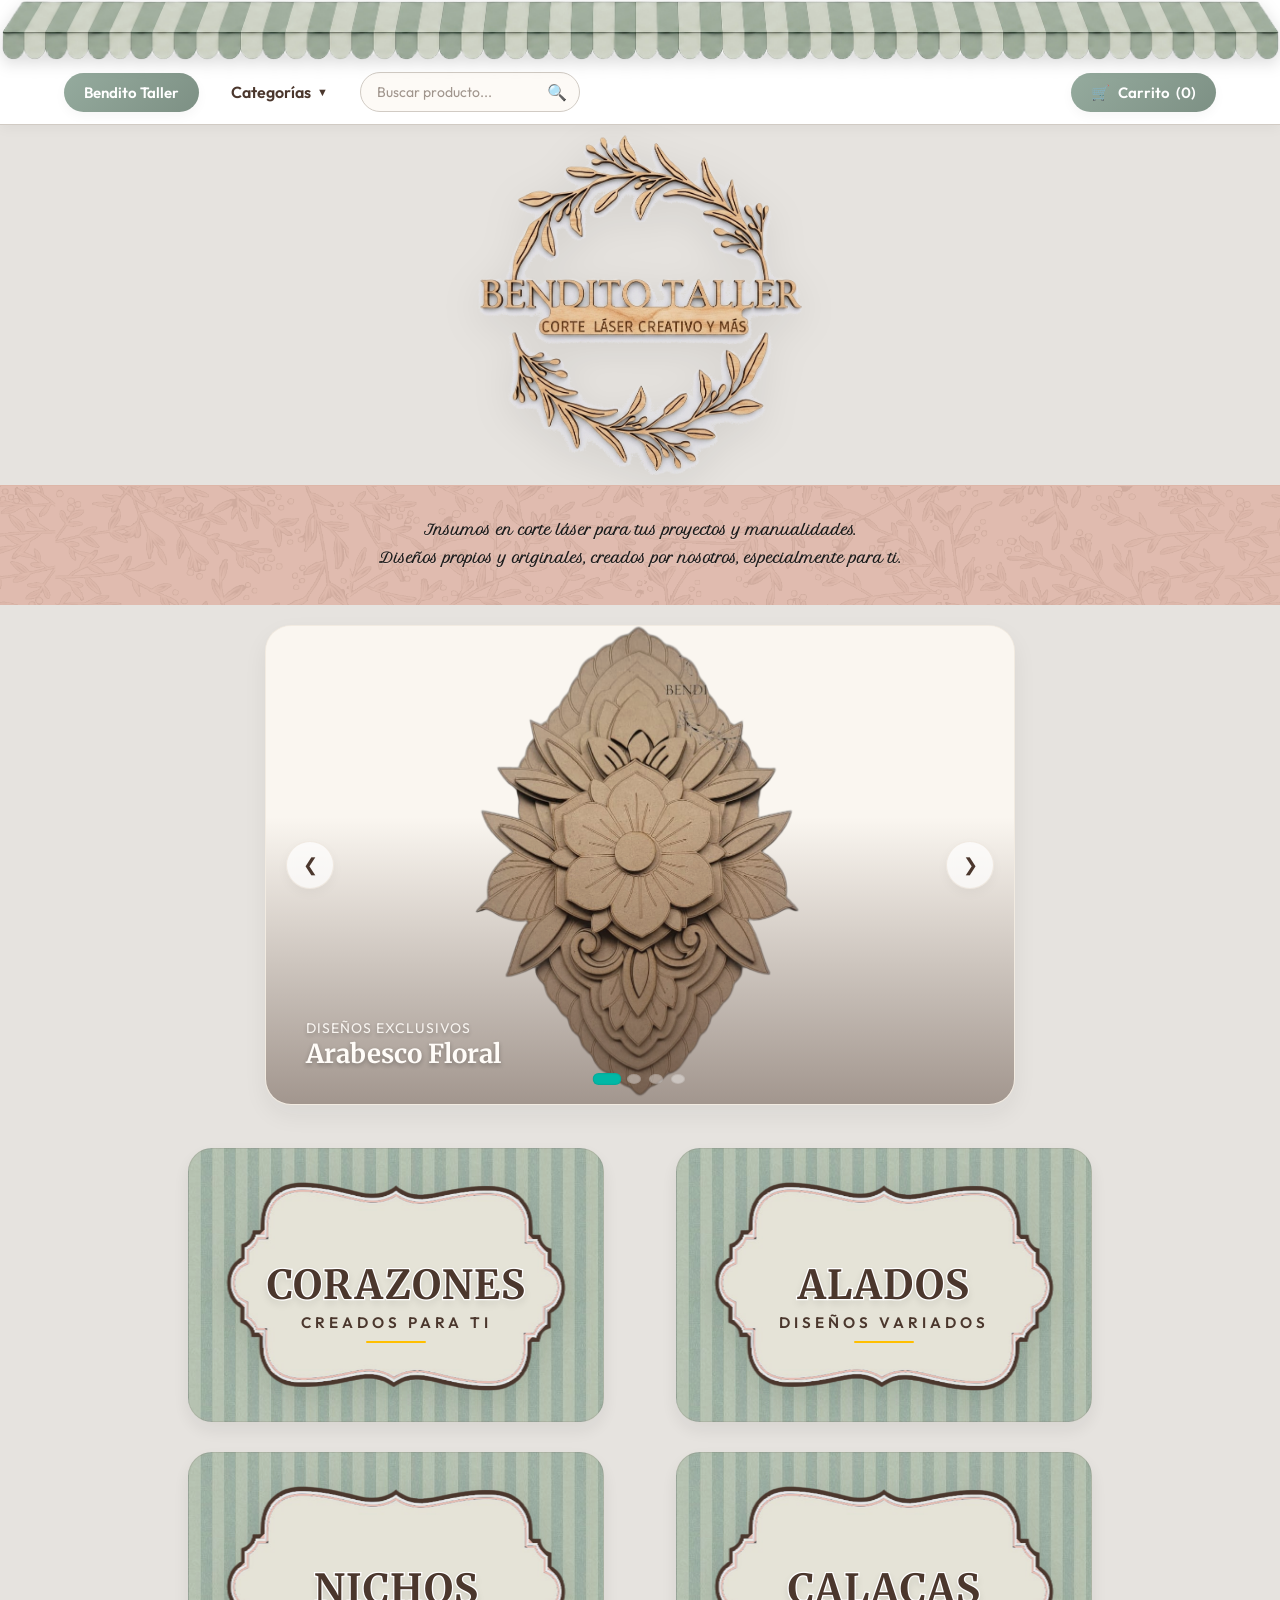
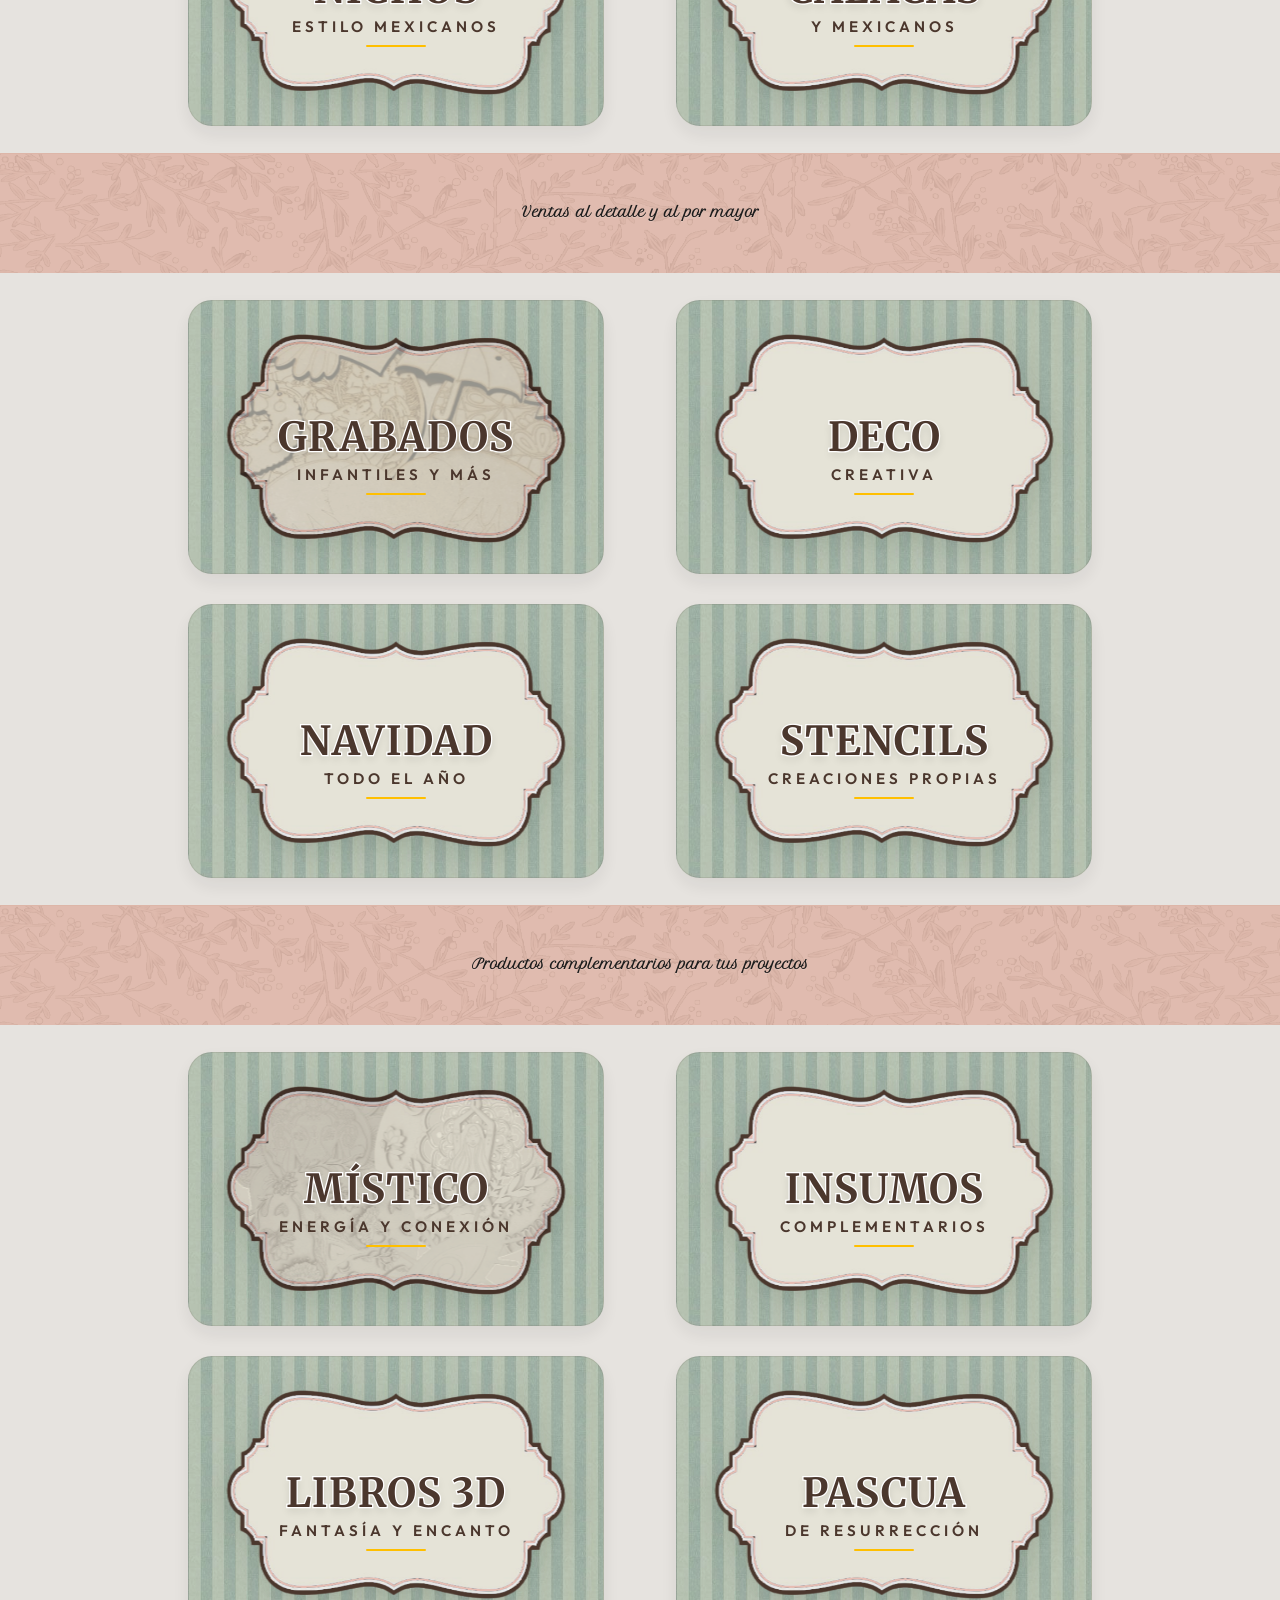
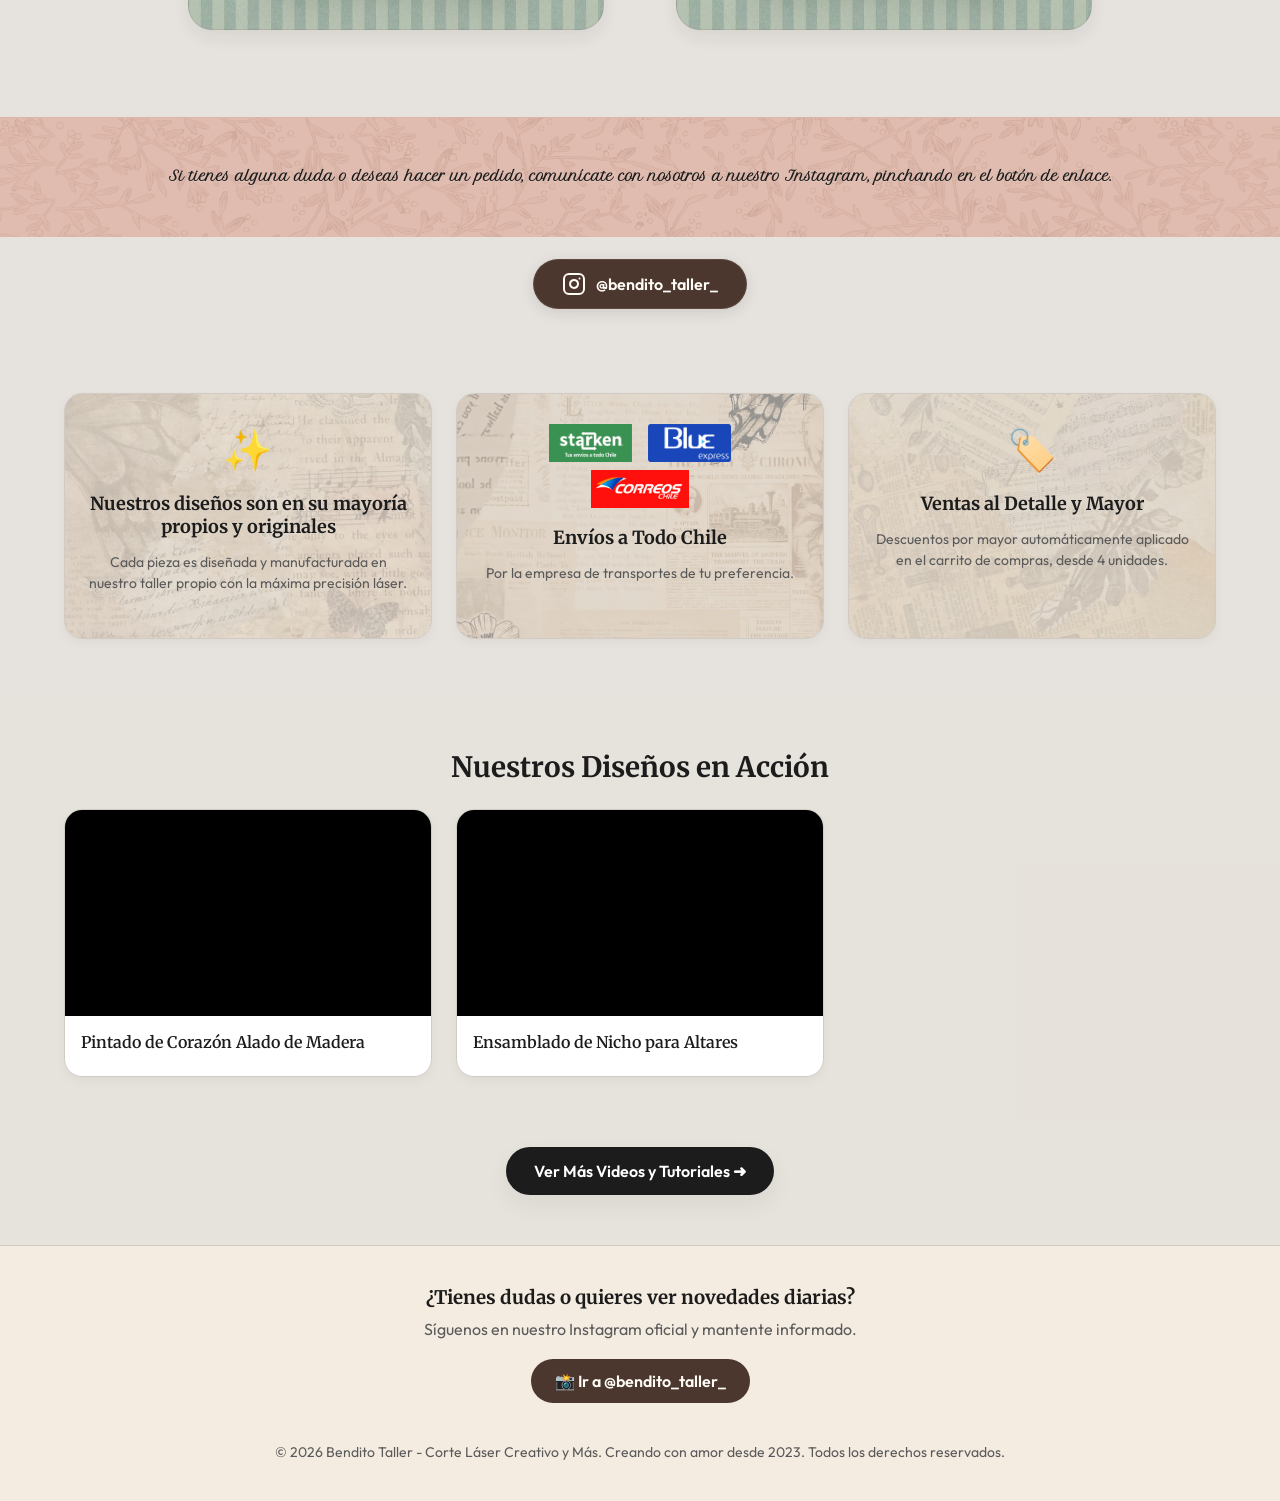
==== commit 0cdc4df1: "act" ====
--- a/index.html
+++ b/index.html
@@ -3,6 +3,7 @@
 <head>
     <meta charset="UTF-8">
     <meta name="viewport" content="width=device-width, initial-scale=1.0">
+    <meta name="view-transition" content="same-origin">
     <title>Bendito Taller | Corte Láser Creativo y Más</title>
     
     <!-- Google Fonts Outfit -->
--- a/styles.css
+++ b/styles.css
@@ -1,4 +1,4 @@
-@import url('https://fonts.googleapis.com/css2?family=Merriweather:ital,wght@0,300;0,400;0,700;0,900;1,400&family=Parisienne&display=swap');
+@import url('https://fonts.googleapis.com/css2?family=Merriweather:ital,wght@0,300;0,400;0,700;0,900;1,400&family=Parisienne&family=Petit+Formal+Script&display=swap');
 
 /* ==========================
    DESIGN SYSTEM - BENDITO TALLER (GOOGLE SITES DESIGN)
@@ -30,6 +30,7 @@
 
 * {
     box-sizing: border-box;
+    -webkit-tap-highlight-color: transparent;
 }
 
 body {
@@ -1410,6 +1411,22 @@
     transition: all 0.2s;
     display: flex;
     flex-direction: column;
+    
+    /* Animación de entrada (staggered falling cascade from the banner) */
+    opacity: 0;
+    transform: translateY(-50px) scale(0.95);
+    animation: productCardFadeIn 0.6s cubic-bezier(0.175, 0.885, 0.32, 1.1) forwards;
+}
+
+@keyframes productCardFadeIn {
+    from {
+        opacity: 0;
+        transform: translateY(-50px) scale(0.95);
+    }
+    to {
+        opacity: 1;
+        transform: translateY(0) scale(1);
+    }
 }
 
 .product-card:hover {
@@ -1531,6 +1548,19 @@
     align-items: center;
     z-index: 99999;
     padding: 20px;
+    touch-action: none; /* Evita que el arrastre con el dedo en celular mueva el fondo */
+    
+    /* Estados para animación */
+    opacity: 0;
+    transition: opacity 0.25s cubic-bezier(0.4, 0, 0.2, 1);
+}
+
+.modal-overlay.active {
+    opacity: 1;
+}
+
+.modal-overlay.closing {
+    opacity: 0;
 }
 
 .modal-container {
@@ -1541,12 +1571,22 @@
     padding: 24px;
     box-shadow: var(--shadow-lg);
     border: 1px solid var(--border-color);
-    animation: scaleUp 0.3s forwards cubic-bezier(0.34, 1.56, 0.64, 1);
-}
-
-@keyframes scaleUp {
-    from { transform: scale(0.95); opacity: 0; }
-    to { transform: scale(1); opacity: 1; }
+    
+    /* Estados para animación (Android-style scale bounce) */
+    transform: scale(0.65);
+    opacity: 0;
+    transition: transform 0.3s cubic-bezier(0.34, 1.56, 0.64, 1), opacity 0.3s ease-out;
+}
+
+.modal-overlay.active .modal-container {
+    transform: scale(1);
+    opacity: 1;
+}
+
+.modal-overlay.closing .modal-container {
+    transform: scale(0.85);
+    opacity: 0;
+    transition: transform 0.22s cubic-bezier(0.4, 0, 1, 1), opacity 0.22s ease-in;
 }
 
 .modal-container h2 {
@@ -1997,9 +2037,9 @@
 }
 
 .decor-banner-title {
-    font-family: var(--font-serif);
+    font-family: 'Petit Formal Script', cursive;
     font-style: normal;
-    font-size: 26px;
+    font-size: 14px;
     font-weight: 700;
     margin: 0 0 8px 0;
     color: #1c1c1c; /* Letra carbón oscura premium */
@@ -2008,10 +2048,10 @@
 }
 
 .decor-banner-text {
-    font-family: var(--font-sans);
+    font-family: 'Petit Formal Script', cursive;
     font-style: normal;
-    font-size: 15px;
-    font-weight: 500;
+    font-size: 14px;
+    font-weight: 700;
     margin: 0;
     color: #1c1c1c;
     line-height: 1.4;
@@ -2124,9 +2164,9 @@
         width: 25%;
     }
     .decor-banner-title {
-    font-family: var(--font-serif);
+    font-family: 'Petit Formal Script', cursive;
     font-style: normal;
-    font-size: 26px;
+    font-size: 14px;
     font-weight: 700;
     margin: 0 0 8px 0;
     color: #1c1c1c; /* Letra carbón oscura premium */
@@ -2134,10 +2174,10 @@
     text-shadow: 0 1px 1px rgba(255, 255, 255, 0.2);
 }
     .decor-banner-text {
-    font-family: var(--font-sans);
+    font-family: 'Petit Formal Script', cursive;
     font-style: normal;
-    font-size: 15px;
-    font-weight: 500;
+    font-size: 14px;
+    font-weight: 700;
     margin: 0;
     color: #1c1c1c;
     line-height: 1.4;
@@ -2169,9 +2209,9 @@
         min-height: auto;
     }
     .decor-banner-title {
-    font-family: var(--font-serif);
+    font-family: 'Petit Formal Script', cursive;
     font-style: normal;
-    font-size: 26px;
+    font-size: 14px;
     font-weight: 700;
     margin: 0 0 8px 0;
     color: #1c1c1c; /* Letra carbón oscura premium */
@@ -2179,10 +2219,10 @@
     text-shadow: 0 1px 1px rgba(255, 255, 255, 0.2);
 }
     .decor-banner-text {
-    font-family: var(--font-sans);
+    font-family: 'Petit Formal Script', cursive;
     font-style: normal;
-    font-size: 15px;
-    font-weight: 500;
+    font-size: 14px;
+    font-weight: 700;
     margin: 0;
     color: #1c1c1c;
     line-height: 1.4;
@@ -2267,9 +2307,9 @@
 }
 
 .dots-banner-title {
-    font-family: var(--font-serif);
+    font-family: 'Petit Formal Script', cursive;
     font-style: normal;
-    font-size: 24px;
+    font-size: 14px;
     font-weight: 700;
     margin: 0 0 8px 0;
     color: #1c1c1c;
@@ -2278,10 +2318,10 @@
 }
 
 .dots-banner-text {
-    font-family: var(--font-sans);
+    font-family: 'Petit Formal Script', cursive;
     font-style: normal;
-    font-size: 15px;
-    font-weight: 500;
+    font-size: 14px;
+    font-weight: 700;
     margin: 0;
     color: #1c1c1c;
     line-height: 1.4;
@@ -2328,9 +2368,9 @@
         max-width: 85%;
     }
     .dots-banner-title {
-    font-family: var(--font-serif);
+    font-family: 'Petit Formal Script', cursive;
     font-style: normal;
-    font-size: 24px;
+    font-size: 14px;
     font-weight: 700;
     margin: 0 0 8px 0;
     color: #1c1c1c;
@@ -2338,10 +2378,10 @@
     text-shadow: 0 1px 1px rgba(255, 255, 255, 0.2);
 }
     .dots-banner-text {
-    font-family: var(--font-sans);
+    font-family: 'Petit Formal Script', cursive;
     font-style: normal;
-    font-size: 15px;
-    font-weight: 500;
+    font-size: 14px;
+    font-weight: 700;
     margin: 0;
     color: #1c1c1c;
     line-height: 1.4;
@@ -2362,9 +2402,9 @@
         min-height: 140px;
     }
     .dots-banner-title {
-    font-family: var(--font-serif);
+    font-family: 'Petit Formal Script', cursive;
     font-style: normal;
-    font-size: 24px;
+    font-size: 14px;
     font-weight: 700;
     margin: 0 0 8px 0;
     color: #1c1c1c;
@@ -2372,10 +2412,10 @@
     text-shadow: 0 1px 1px rgba(255, 255, 255, 0.2);
 }
     .dots-banner-text {
-    font-family: var(--font-sans);
+    font-family: 'Petit Formal Script', cursive;
     font-style: normal;
-    font-size: 15px;
-    font-weight: 500;
+    font-size: 14px;
+    font-weight: 700;
     margin: 0;
     color: #1c1c1c;
     line-height: 1.4;
@@ -2455,9 +2495,9 @@
 
     /* Ajuste de fuentes y tamaño para banners en celulares */
     .dots-banner-title {
-    font-family: var(--font-serif);
+    font-family: 'Petit Formal Script', cursive;
     font-style: normal;
-    font-size: 24px;
+    font-size: 14px;
     font-weight: 700;
     margin: 0 0 8px 0;
     color: #1c1c1c;
@@ -2465,10 +2505,10 @@
     text-shadow: 0 1px 1px rgba(255, 255, 255, 0.2);
 }
     .dots-banner-text {
-    font-family: var(--font-sans);
+    font-family: 'Petit Formal Script', cursive;
     font-style: normal;
-    font-size: 15px;
-    font-weight: 500;
+    font-size: 14px;
+    font-weight: 700;
     margin: 0;
     color: #1c1c1c;
     line-height: 1.4;
@@ -2636,9 +2676,9 @@
 }
 
 .instagram-banner-content .dots-banner-title {
-    font-family: var(--font-serif);
+    font-family: 'Petit Formal Script', cursive;
     font-style: normal;
-    font-size: 24px;
+    font-size: 14px;
     font-weight: 700;
     margin: 0 0 8px 0;
     color: #1c1c1c;
@@ -2658,9 +2698,9 @@
         text-align: center;
     }
     .instagram-banner-content .dots-banner-title {
-    font-family: var(--font-serif);
+    font-family: 'Petit Formal Script', cursive;
     font-style: normal;
-    font-size: 24px;
+    font-size: 14px;
     font-weight: 700;
     margin: 0 0 8px 0;
     color: #1c1c1c;
@@ -2674,6 +2714,7 @@
 
 /* Banner dinámico de categorías en catálogo */
 .category-header-banner {
+    view-transition-name: active-category-header;
     position: relative;
     width: 100%;
     height: 200px;
@@ -2785,6 +2826,7 @@
 
 @media (max-width: 768px) {
     .category-header-banner {
+    view-transition-name: active-category-header;
         height: 160px;
         margin-bottom: 24px;
         background-size: auto; /* Mantener tamaño real de la foto en móvil */
@@ -2811,3 +2853,26 @@
 
 
 
+
+/* Personalización de velocidad de transiciones View Transitions (Efecto Héroe lento) */
+::view-transition-group(root) {
+    animation-duration: 0.65s;
+}
+::view-transition-old(root),
+::view-transition-new(root) {
+    animation-duration: 0.65s;
+}
+::view-transition-group(active-category-header) {
+    animation-duration: 0.85s;
+    animation-timing-function: cubic-bezier(0.25, 1, 0.5, 1); /* Ease-out fluido premium */
+}
+::view-transition-old(active-category-header),
+::view-transition-new(active-category-header) {
+    animation-duration: 0.85s;
+    animation-timing-function: cubic-bezier(0.25, 1, 0.5, 1);
+}
+
+/* Bloqueo de scroll de fondo cuando hay un modal abierto */
+body.modal-open {
+    overflow: hidden !important;
+}
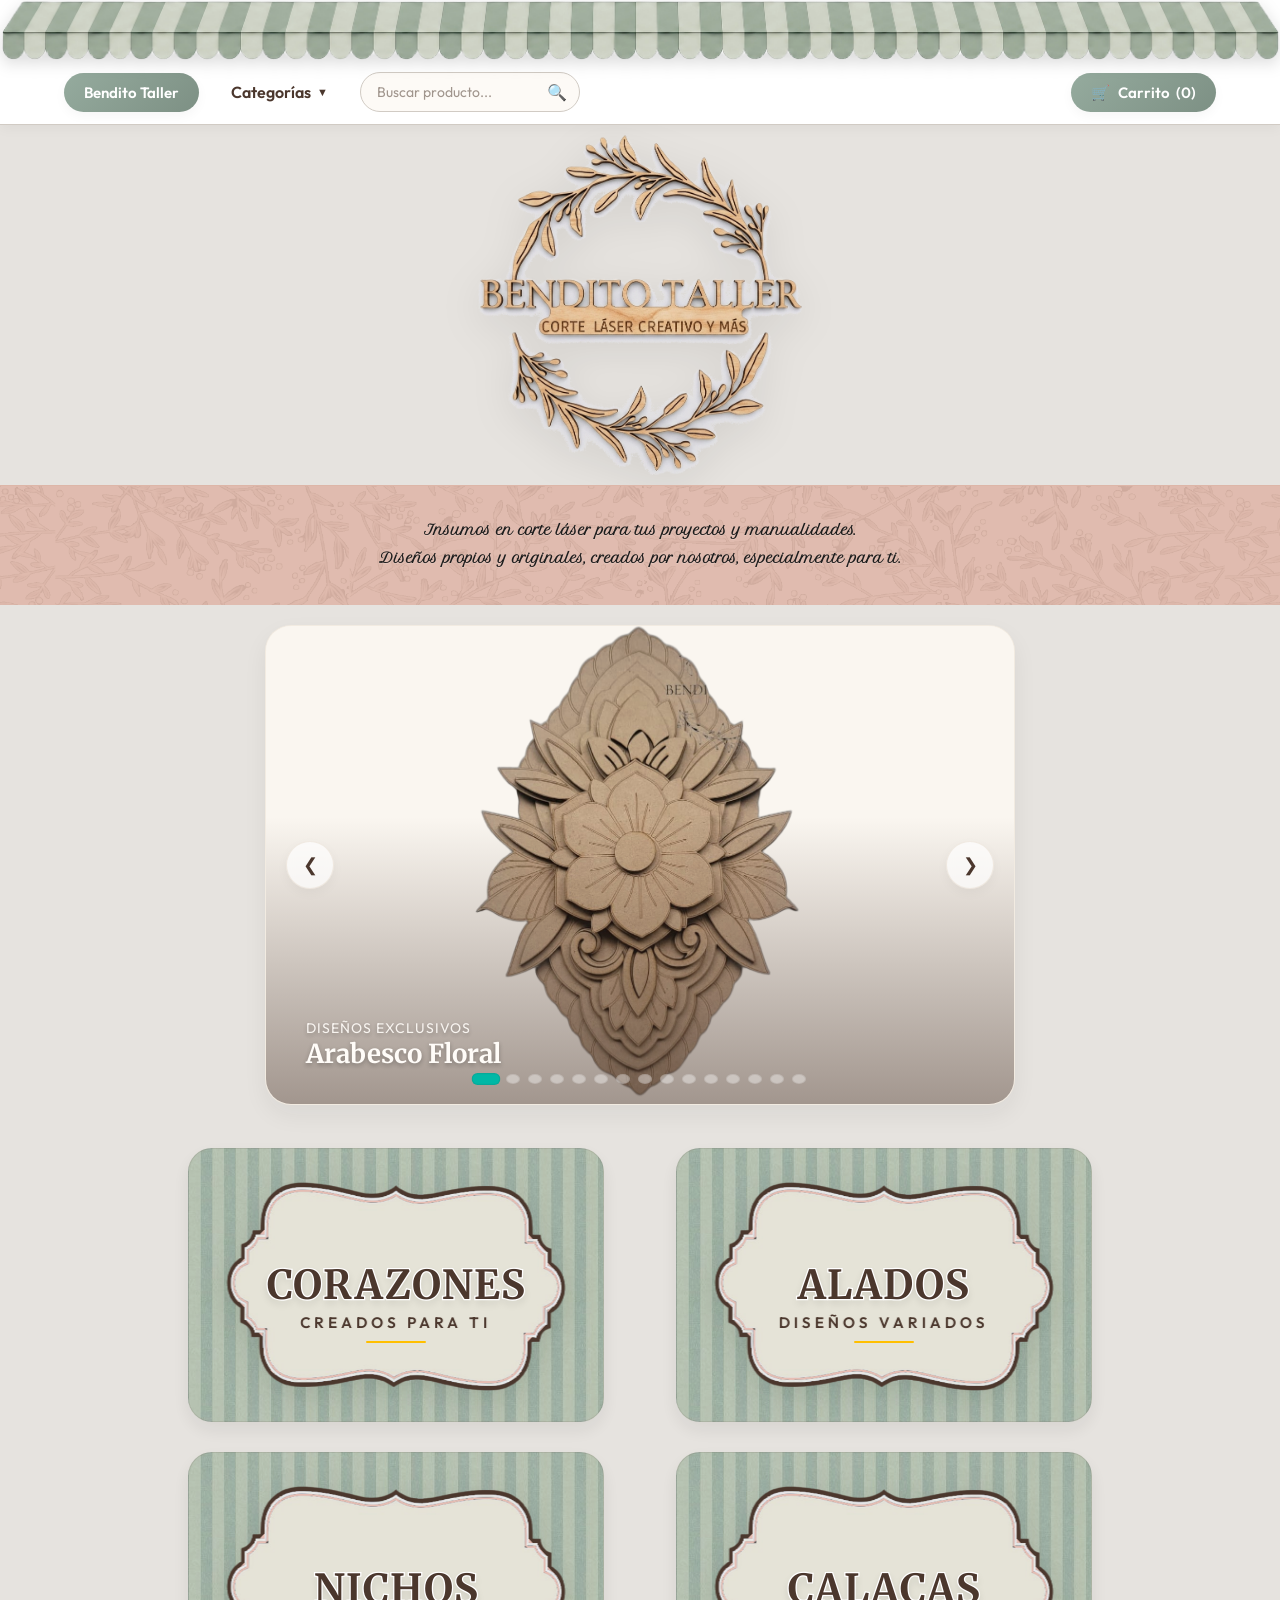
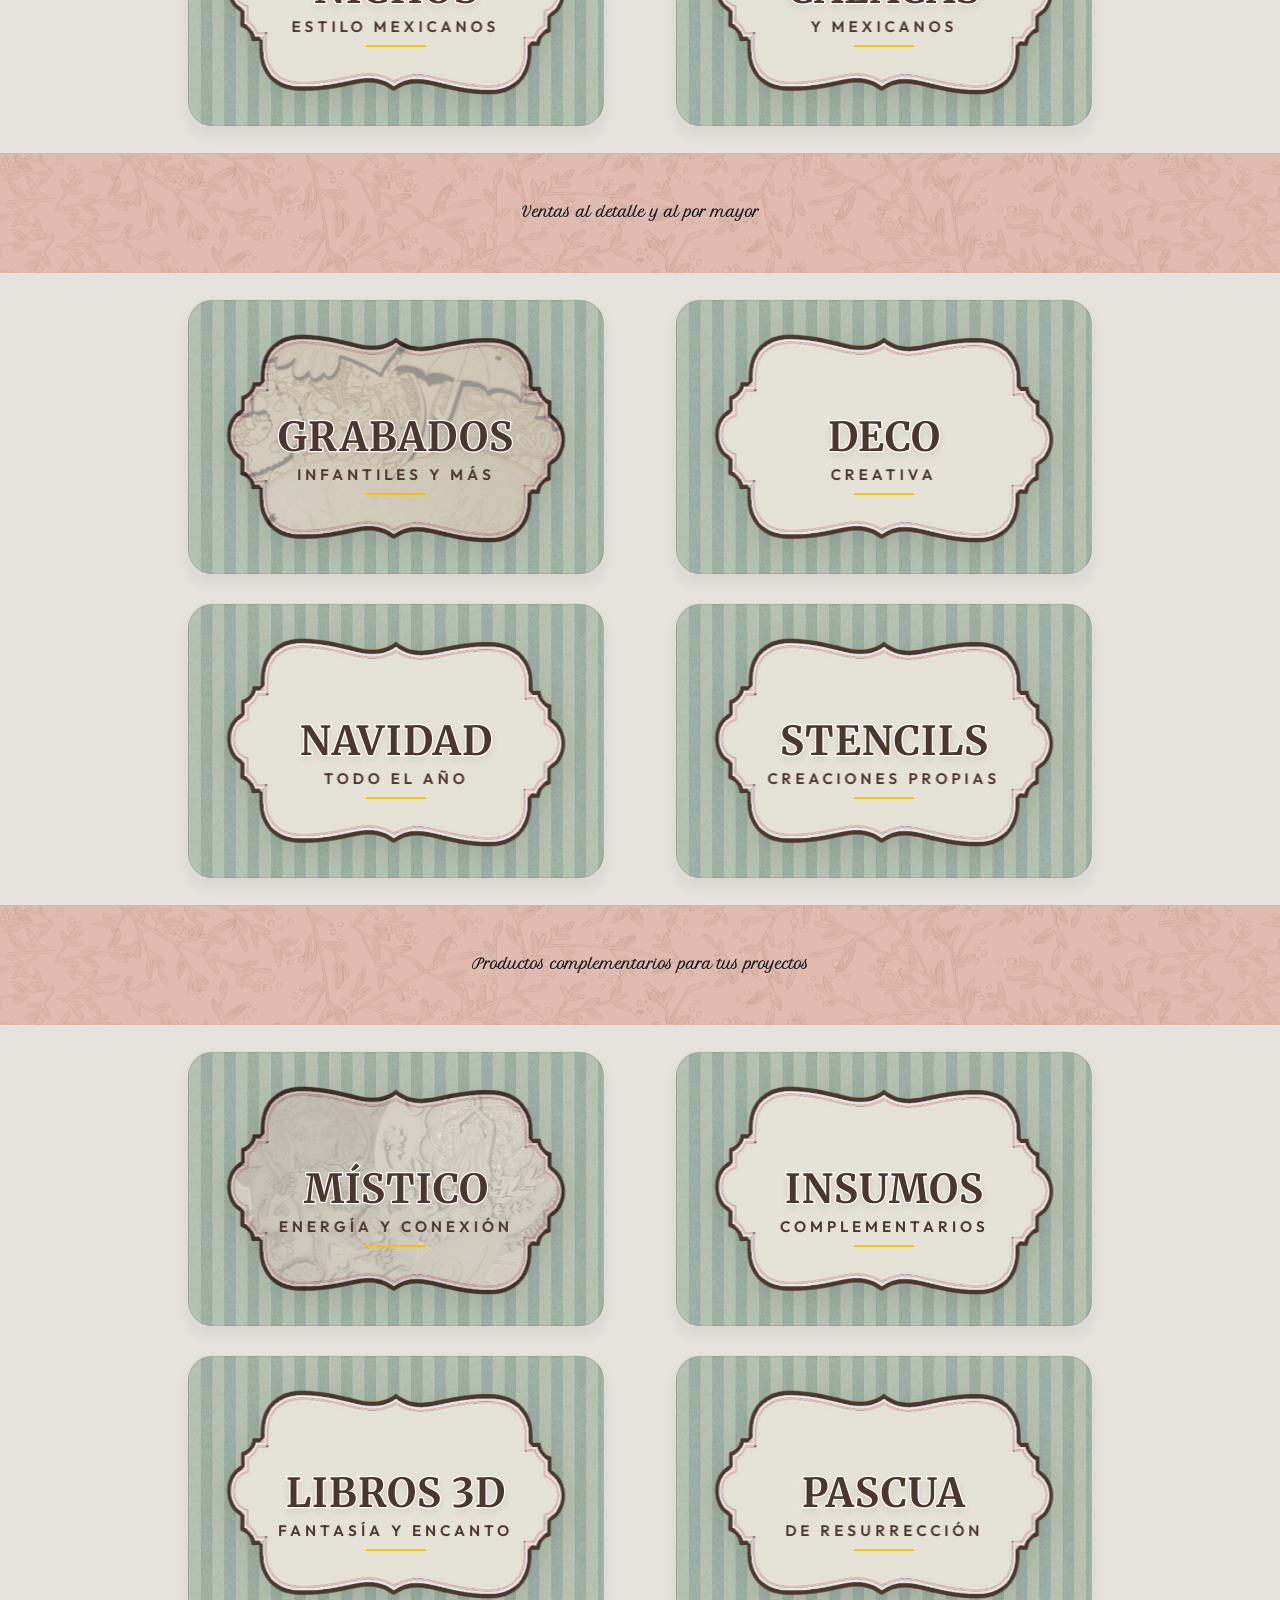
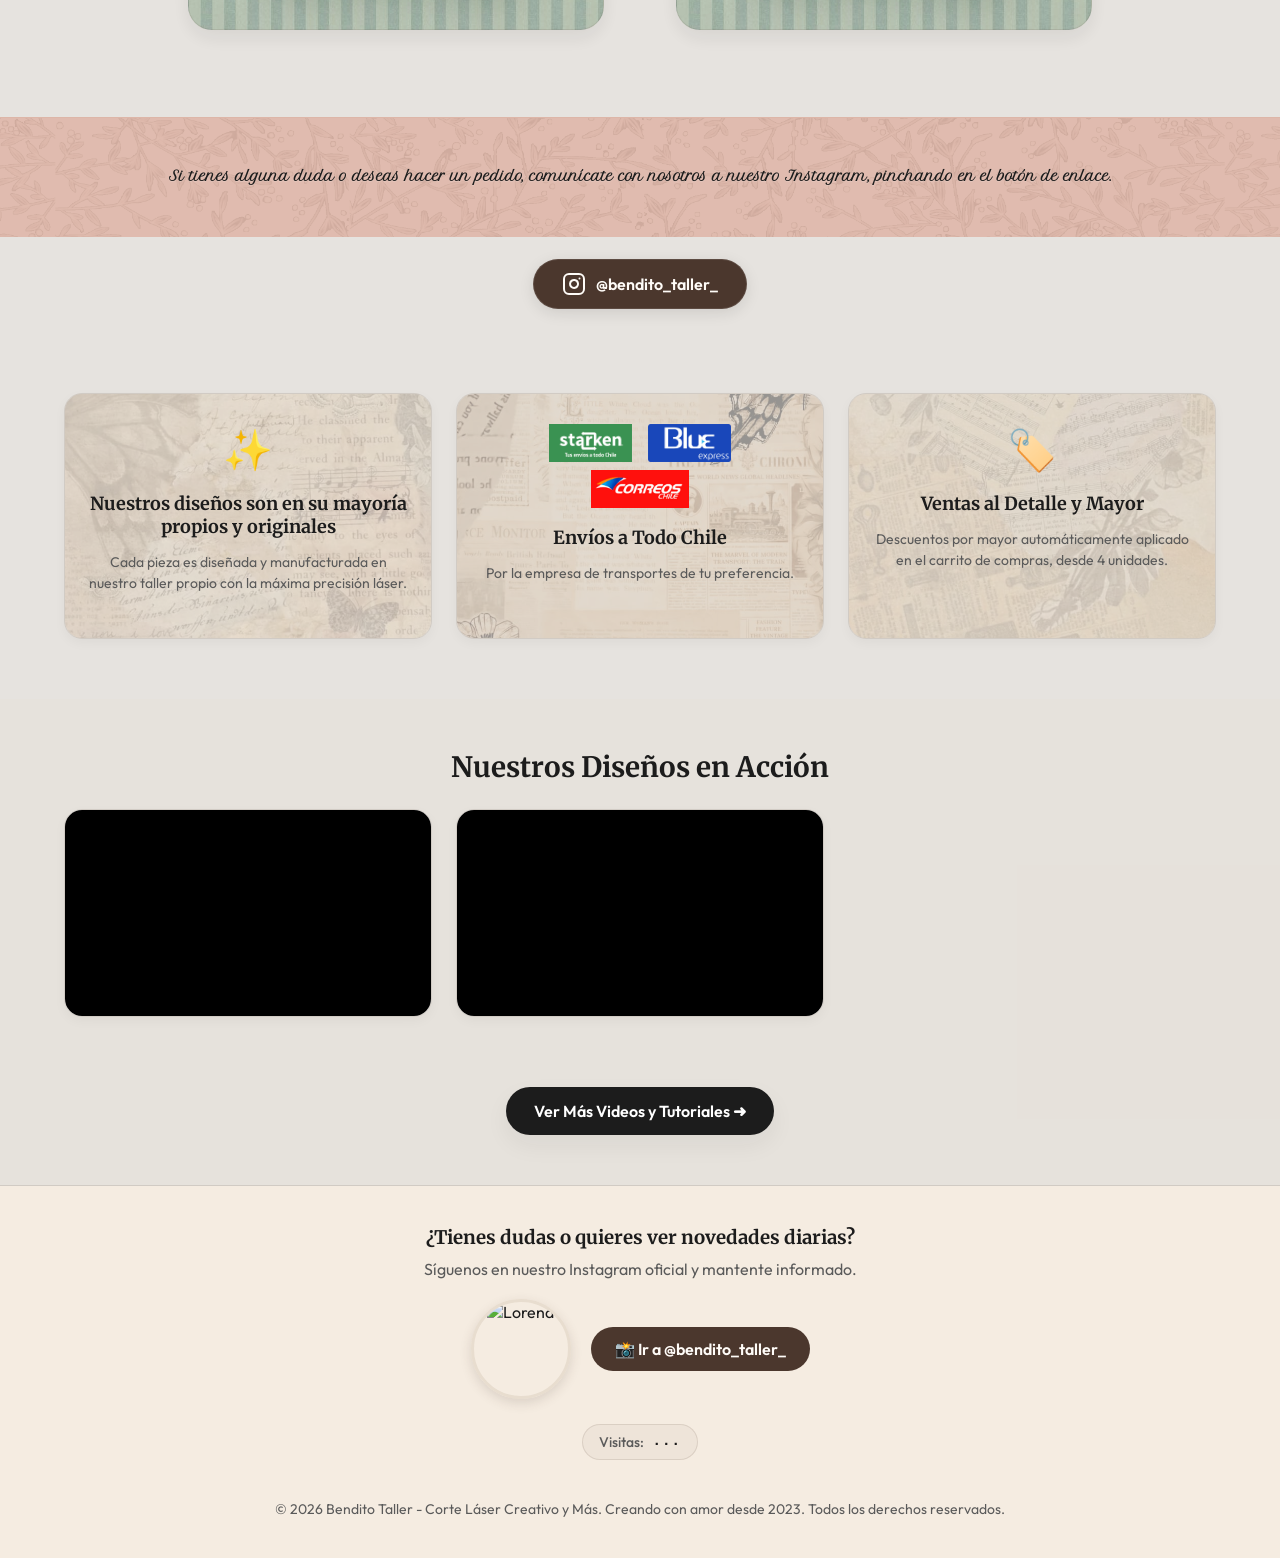
==== commit b72ca7c6: "foto lore" ====
--- a/index.html
+++ b/index.html
@@ -360,18 +360,12 @@
                     <div class="video-container">
                         <iframe src="https://www.youtube.com/embed/8gl6JiQ3Dws" frameborder="0" allow="accelerometer; autoplay; clipboard-write; encrypted-media; gyroscope; picture-in-picture" allowfullscreen></iframe>
                     </div>
-                    <div class="video-info">
-                        <h4 class="video-title">Pintado de Corazón Alado de Madera</h4>
-                    </div>
                 </div>
                 <!-- Video 2 -->
                 <div class="video-card">
                     <div class="video-container">
                         <iframe src="https://www.youtube.com/embed/f9b9mxGQV_4" frameborder="0" allow="accelerometer; autoplay; clipboard-write; encrypted-media; gyroscope; picture-in-picture" allowfullscreen></iframe>
                     </div>
-                    <div class="video-info">
-                        <h4 class="video-title">Ensamblado de Nicho para Altares</h4>
-                    </div>
                 </div>
             </div>
             <div style="text-align: center; margin-top: 10px;">
@@ -384,9 +378,21 @@
     <footer class="insta-footer">
         <h3 style="margin: 0 0 10px 0;">¿Tienes dudas o quieres ver novedades diarias?</h3>
         <p style="color: var(--text-muted); margin: 0 0 20px 0;">Síguenos en nuestro Instagram oficial y mantente informado.</p>
-        <a href="https://www.instagram.com/bendito_taller_/" target="_blank" class="insta-btn">
-            📸 Ir a @bendito_taller_
-        </a>
+        <div style="display: flex; align-items: center; justify-content: center; gap: 20px; flex-wrap: wrap; margin-bottom: 25px;">
+            <div class="footer-profile-img" style="width: 100px; height: 100px; border-radius: 50%; overflow: hidden; border: 3px solid rgba(229, 218, 203, 0.8); box-shadow: 0 4px 12px rgba(75, 55, 45, 0.15); flex-shrink: 0;">
+                <img src="img/imagen_lorena.png" alt="Lorena" style="width: 100%; height: 100%; object-fit: cover; object-position: center 25%;">
+            </div>
+            <a href="https://www.instagram.com/bendito_taller_/" target="_blank" class="insta-btn" style="margin: 0;">
+                📸 Ir a @bendito_taller_
+            </a>
+        </div>
+        
+        <div style="margin-top: 25px;">
+            <div class="visitor-counter" style="display: inline-flex; align-items: center; justify-content: center; gap: 8px; background: rgba(75, 55, 45, 0.04); padding: 8px 16px; border-radius: 30px; border: 1px solid rgba(75, 55, 45, 0.12);">
+                <span style="font-size: 14px; color: var(--text-muted); font-weight: 500;">Visitas:</span>
+                <span id="visitCount" style="font-size: 15px; color: var(--text-main); font-weight: 700; font-family: monospace; letter-spacing: 0.5px;">...</span>
+            </div>
+        </div>
         <div style="margin-top: 40px; font-size: 14px; color: var(--text-muted);">
             © 2026 Bendito Taller - Corte Láser Creativo y Más. Creando con amor desde 2023. Todos los derechos reservados.
         </div>
@@ -457,6 +463,32 @@
         } else {
             initMobileObserver();
         }
+
+        // Contador de Visitas con Control de Sesión
+        async function loadVisitorCounter() {
+            try {
+                const visitedKey = "bendito_taller_visited";
+                let url = "https://api.counterapi.dev/v1/benditotaller/visitas";
+                
+                if (!sessionStorage.getItem(visitedKey)) {
+                    url += "/up";
+                    sessionStorage.setItem(visitedKey, "true");
+                }
+                
+                const response = await fetch(url);
+                if (response.ok) {
+                    const data = await response.json();
+                    const countEl = document.getElementById("visitCount");
+                    if (countEl) {
+                        countEl.textContent = data.count.toLocaleString("es-CL");
+                    }
+                }
+            } catch (error) {
+                console.error("Error al cargar el contador de visitas:", error);
+            }
+        }
+        
+        loadVisitorCounter();
     </script>
 </body>
 </html>
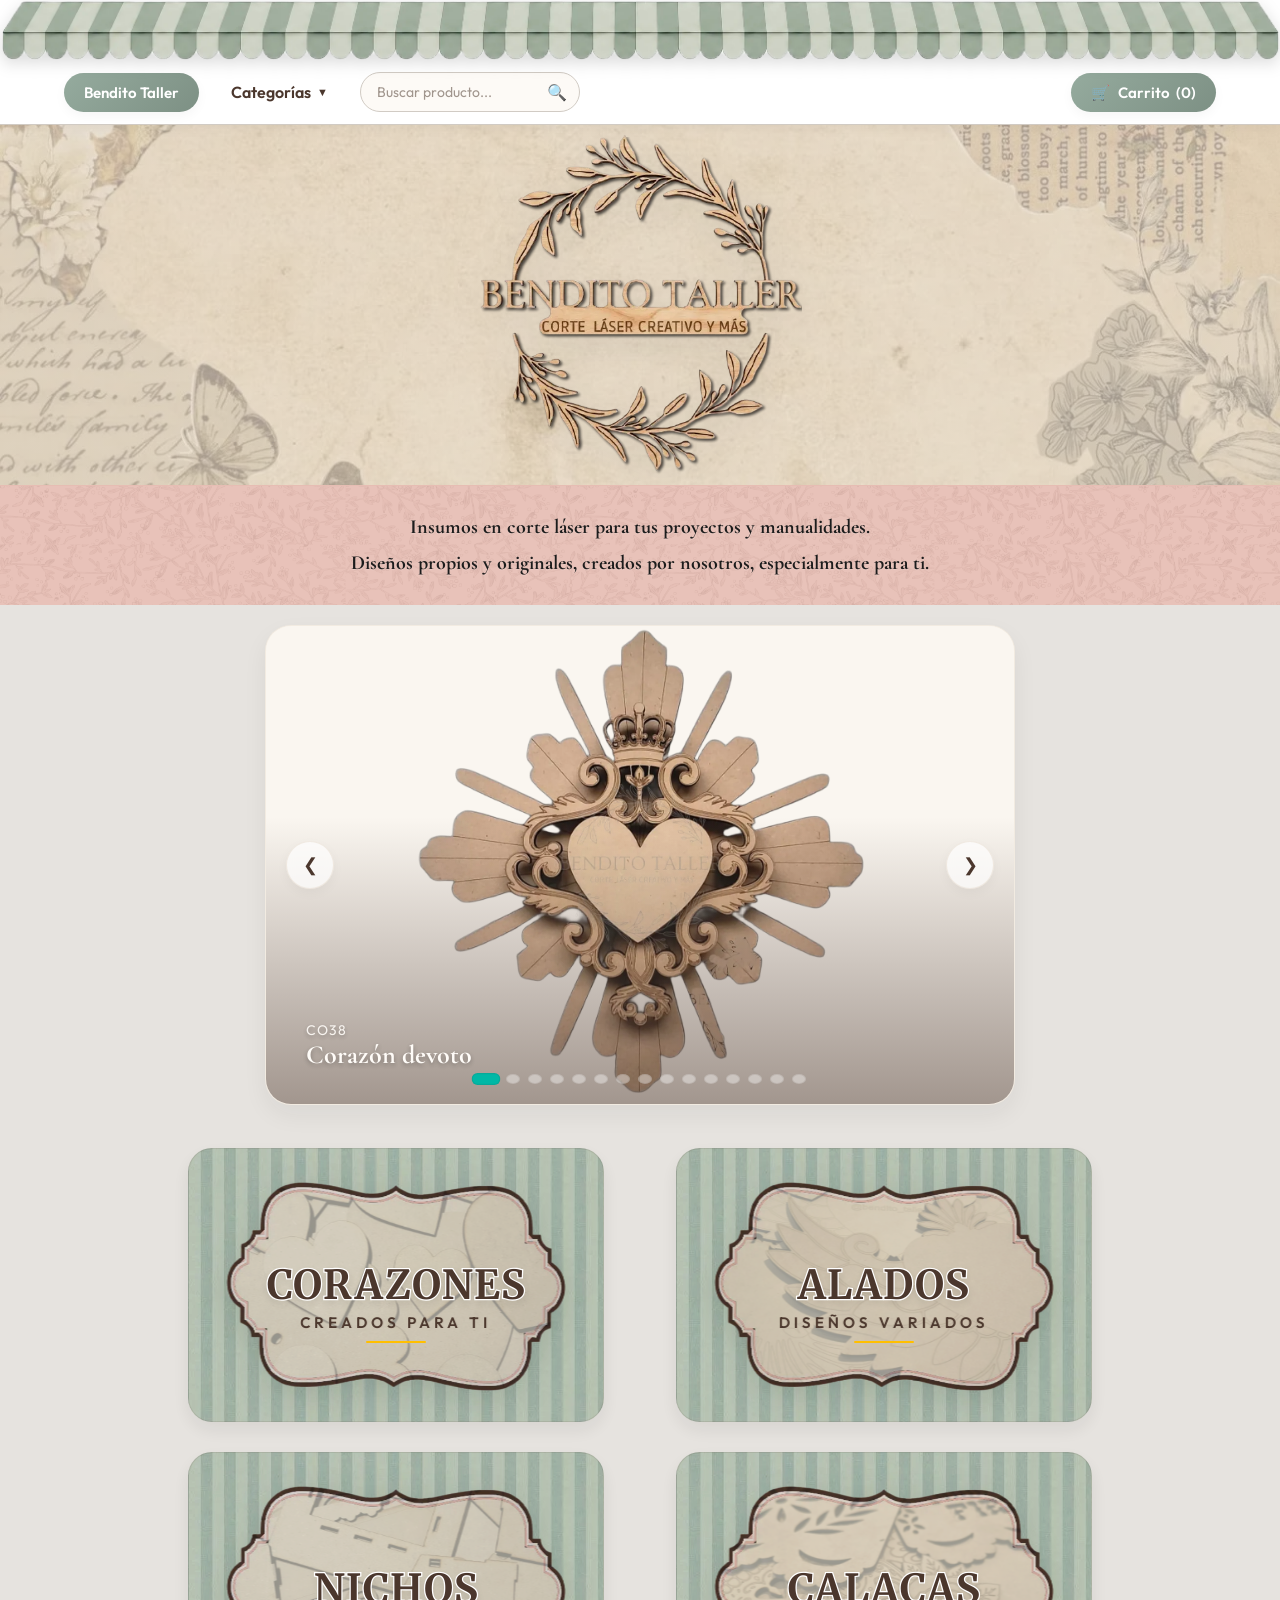
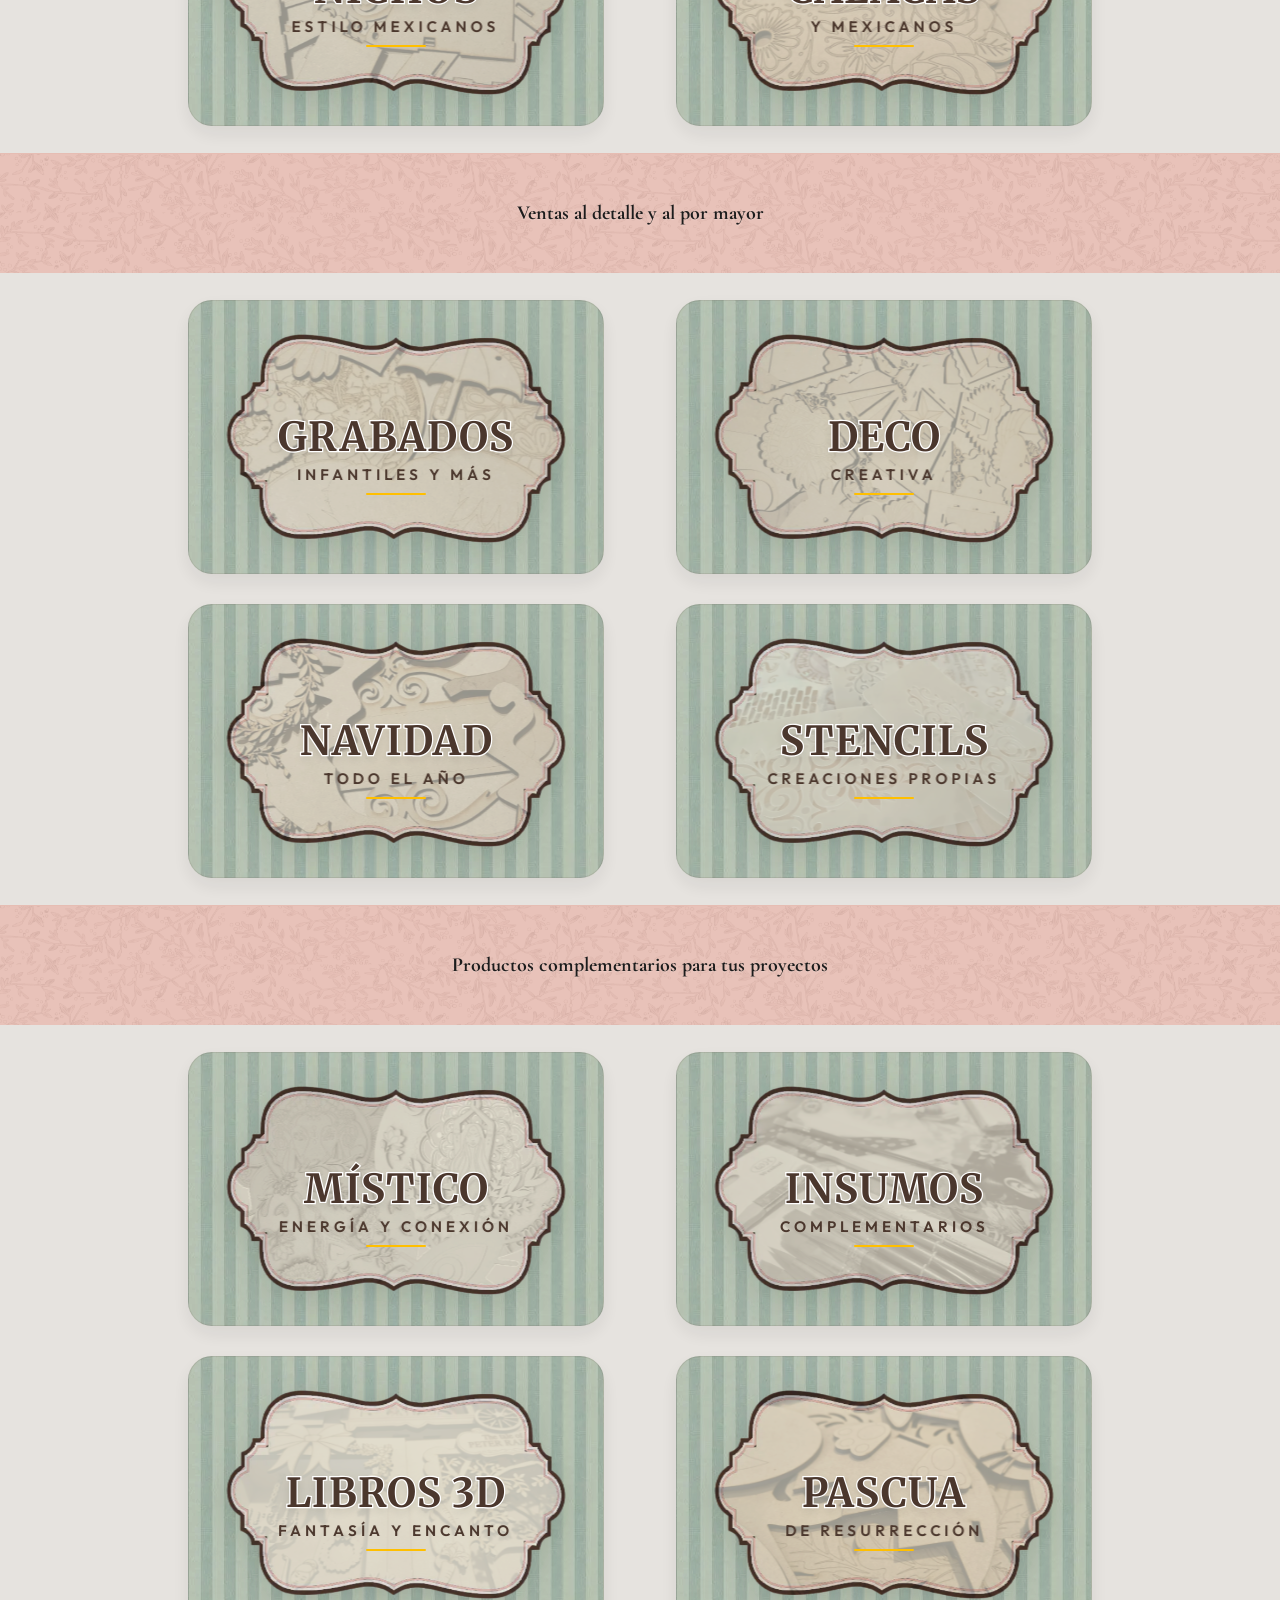
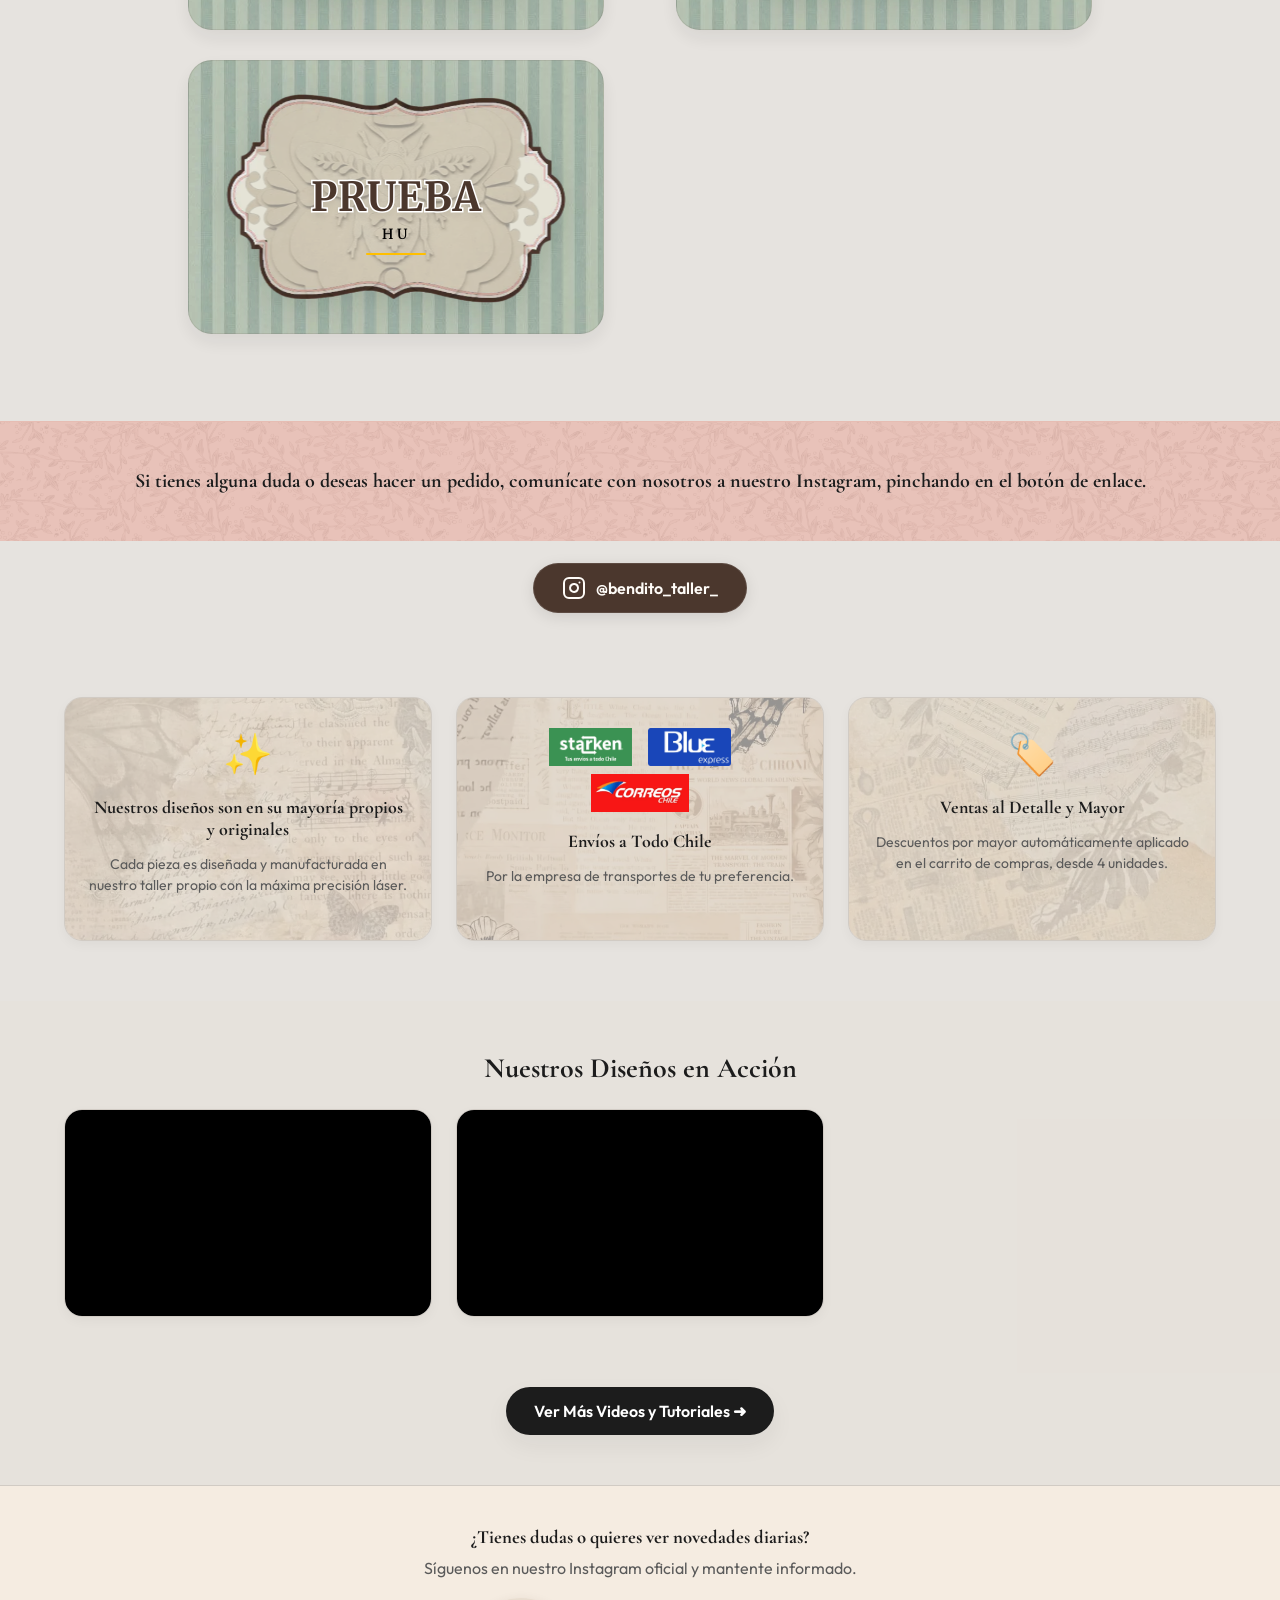
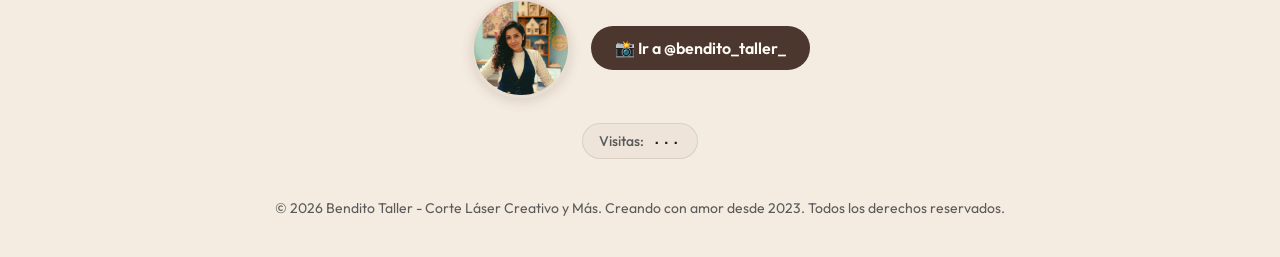
==== commit 958757c0: "logo" ====
--- a/index.html
+++ b/index.html
@@ -9,12 +9,76 @@
     <!-- Google Fonts Outfit -->
     <link rel="preconnect" href="https://fonts.googleapis.com">
     <link rel="preconnect" href="https://fonts.gstatic.com" crossorigin>
-    <link href="https://fonts.googleapis.com/css2?family=Outfit:wght@300;400;600;800;900&family=Merriweather:wght@300;400;700;900&display=swap" rel="stylesheet">
+    <link href="https://fonts.googleapis.com/css2?family=Alex+Brush&family=Cinzel:wght@400;700&family=Cormorant+Garamond:ital,wght@0,300;0,400;0,700;1,400&family=Dancing+Script:wght@400;700&family=Great+Vibes&family=Inter:wght@300;400;600;700&family=Lora:ital,wght@0,400;0,700;1,400&family=Merriweather:wght@300;400;700&family=Montserrat:wght@300;400;600;700&family=Outfit:wght@300;400;600;700;900&family=Parisienne&family=Petit+Formal+Script&family=Pinyon+Script&family=Playfair+Display:ital,wght@0,400;0,700;1,400&family=Poppins:wght@300;400;600;700&family=Sacramento&display=swap" rel="stylesheet">
     
-    <link rel="stylesheet" href="styles.css">
+    <link rel="stylesheet" href="styles.css?v=1.9">
 
 </head>
 <body>
+<!-- START FLOATING DECORATIONS BACK -->
+<div id="floating-decorations-container-back" style="position: absolute; top: 0; left: 50%; width: 1200px; transform: translateX(-50%); height: 100%; pointer-events: none; z-index: 0; overflow: visible;">
+</div>
+<!-- END FLOATING DECORATIONS BACK -->
+<!-- START FLOATING DECORATIONS FRONT -->
+<div id="floating-decorations-container-front" style="position: absolute; top: 0; left: 50%; width: 1200px; transform: translateX(-50%); height: 100%; pointer-events: none; z-index: 9999; overflow: visible;">
+</div>
+<!-- END FLOATING DECORATIONS FRONT -->
+
+
+
+
+
+
+
+
+
+
+
+
+
+
+
+
+
+
+
+
+
+
+
+
+
+
+
+
+
+
+
+
+
+
+
+
+
+
+
+
+
+
+
+
+
+
+
+
+
+
+
+
+
+
+
+
 
     <!-- NAVBAR -->
     <nav class="main-navbar">
@@ -65,8 +129,8 @@
         <img src="img/logo_transparente.gif" alt="Bendito Taller" style="position: relative; z-index: 2; height: 1200px; max-height: 90vh; width: auto; max-width: 95%; mix-blend-mode: multiply; display: block; margin: -120px auto;">
     </header>
     -->
-    <header class="hero-section" style="position: relative; display: flex; align-items: center; justify-content: center; background: transparent; padding: 10px 0; border: none; overflow: hidden;">
-        <img src="img/logo_madera_sin_fondo.png" alt="Bendito Taller" style="position: relative; z-index: 2; height: 340px; max-height: 40vh; width: auto; max-width: 90%; display: block; margin: 0 auto; filter: drop-shadow(0 10px 20px rgba(0,0,0,0.08));">
+    <header class="hero-section" style="position: relative; display: flex; align-items: center; justify-content: center; background: linear-gradient(rgba(229, 218, 203, 0.7), rgba(229, 218, 203, 0.7)), #e5dacb url('img/fondo logo.webp') no-repeat center center; background-size: cover; padding: 10px 0; border: none; overflow: hidden;">
+        <img src="img/logo_madera_sin_fondo.webp" alt="Bendito Taller" style="position: relative; z-index: 2; height: 340px; max-height: 40vh; width: auto; max-width: 90%; display: block; margin: 0 auto; filter: drop-shadow(0 10px 20px rgba(0,0,0,0.08));">
     </header>
 
 
@@ -75,8 +139,8 @@
     <div class="decor-banner-container" style="margin-top: 0; max-width: 100%; padding: 0;">
         <div class="decor-banner-custom" style="border-radius: 0; border-left: none; border-right: none;">
             <div class="banner-branches left-branches">
-                <img src="img/rama1.png" alt="Rama Izquierda 1" class="branch-img branch-single">
-                <img src="img/rama31.png" alt="Rama Izquierda 2" class="branch-img branch-second">
+                <img src="img/rama1.webp" alt="Rama Izquierda 1" class="branch-img branch-single">
+                <img src="img/rama31.webp" alt="Rama Izquierda 2" class="branch-img branch-second">
             </div>
 
             <div class="decor-banner-content">
@@ -85,8 +149,8 @@
             </div>
 
             <div class="banner-branches right-branches">
-                <img src="img/rama1.png" alt="Rama Derecha 1" class="branch-img branch-single">
-                <img src="img/rama31.png" alt="Rama Derecha 2" class="branch-img branch-second">
+                <img src="img/rama1.webp" alt="Rama Derecha 1" class="branch-img branch-single">
+                <img src="img/rama31.webp" alt="Rama Derecha 2" class="branch-img branch-second">
             </div>
         </div>
     </div>
@@ -94,12 +158,12 @@
 
     <!-- NUEVO BANNER DECORATIVO CON PUNTOS INTERACTIVOS -->
     <div class="decor-banner-container" style="margin-top: 0; max-width: 100%; padding: 0;">
-        <div class="dots-banner-container">
-            <div class="dots-banner-content">
-                <h3 class="dots-banner-title">Insumos en corte láser para tus proyectos y manualidades.</h3>
-                <p class="dots-banner-text">Diseños propios y originales, creados por nosotros, especialmente para ti.</p>
-            </div>
-        </div>
+        <div class="dots-banner-container" style="background-color: #E6BDB3;">
+                        <div class="dots-banner-content">
+                            <h3 class="dots-banner-title" style="font-size: 20px; color: #1c1c1c; font-family: 'Cormorant Garamond', Georgia, serif; font-weight: bold; font-style: normal;">Insumos en corte láser para tus proyectos y manualidades.</h3>
+                            <p class="dots-banner-text" style="font-size: 20px; color: #1c1c1c; font-family: 'Cormorant Garamond', Georgia, serif; font-weight: bold; font-style: normal;">Diseños propios y originales, creados por nosotros, especialmente para ti.</p>
+                        </div>
+                    </div>
     </div>
 
     <!-- EXPLORA CATEGORIAS -->
@@ -175,9 +239,9 @@
 
                 <!-- PRIMER BANNER REPETIDO -->
                 <div class="decor-banner-container" style="margin: 24px 0; max-width: 100%; padding: 0;">
-                    <div class="dots-banner-container">
+                    <div class="dots-banner-container" style="background-color: #E6BDB3;">
                         <div class="dots-banner-content">
-                            <h3 class="dots-banner-title" style="margin: 0;">Ventas al detalle y al por mayor</h3>
+                            <h3 class="dots-banner-title" style="font-size: 20px; color: #1c1c1c; font-family: 'Cormorant Garamond', Georgia, serif; font-weight: bold; font-style: normal; margin: 0;">Ventas al detalle y al por mayor</h3>
                         </div>
                     </div>
                 </div>
@@ -238,9 +302,9 @@
 
                 <!-- SEGUNDO BANNER REPETIDO -->
                 <div class="decor-banner-container" style="margin: 24px 0; max-width: 100%; padding: 0;">
-                    <div class="dots-banner-container">
+                    <div class="dots-banner-container" style="background-color: #E6BDB3;">
                         <div class="dots-banner-content">
-                            <h3 class="dots-banner-title" style="margin: 0;">Productos complementarios para tus proyectos</h3>
+                            <h3 class="dots-banner-title" style="font-size: 20px; color: #1c1c1c; font-family: 'Cormorant Garamond', Georgia, serif; font-weight: bold; font-style: normal; margin: 0;">Productos complementarios para tus proyectos</h3>
                         </div>
                     </div>
                 </div>
@@ -297,15 +361,32 @@
                             </div>
                         </div>
                     </a>
+
+                    
+                                    
+                                    
+                                    
+                                    
+                                    
+                                    <a href="catalogo.html?category=prueba" class="category-card card-prueba" style="--badge-scale: 1.00;">
+                        <div class="card-inner">
+                            <div class="card-bg"></div>
+                            <div class="card-overlay"></div>
+                            <div class="card-content">
+                                <h2 data-text="PRUEBA" style="font-size: 40px; color: #ffffff; --title-color: #4b372d; --title-stroke-color: #ffffff; --title-stroke-width: 3.0px; font-family: 'Merriweather', Georgia, serif;">PRUEBA</h2>
+                                <span class="subtitle" style="font-size: 14px; color: #000000; font-family: 'Merriweather', Georgia, serif;">HU</span>
+                                <div class="divider" style="--divider-top: 56px; --divider-color: #FFBF00; --divider-image: none; --divider-width: 60px; --divider-height: 2px;"></div>
+                                <span class="explore">Explorar colección <span class="arrow">→</span></span>
+                            </div>
+                        </div>
+                    </a>
                 </div>
 
                 <!-- TERCER BANNER REPETIDO (INSTAGRAM) -->
                 <div class="decor-banner-container" style="margin: 24px 0 12px 0; max-width: 100%; padding: 0;">
-                    <div class="dots-banner-container">
+                    <div class="dots-banner-container" style="background-color: #E6BDB3;">
                         <div class="dots-banner-content instagram-banner-content">
-                            <h3 class="dots-banner-title" style="margin: 0; line-height: 1.4;">
-                                Si tienes alguna duda o deseas hacer un pedido, comunícate con nosotros a nuestro Instagram, pinchando en el botón de enlace.
-                            </h3>
+                            <h3 class="dots-banner-title" style="font-size: 20px; color: #1c1c1c; font-family: 'Cormorant Garamond', Georgia, serif; font-weight: bold; font-style: normal; margin: 0; line-height: 1.4;">Si tienes alguna duda o deseas hacer un pedido, comunícate con nosotros a nuestro Instagram, pinchando en el botón de enlace.</h3>
                         </div>
                     </div>
                 </div>
@@ -325,25 +406,25 @@
 
     <!-- CARACTERISTICAS CLAVE -->
     <section class="features-section">
-        <div class="feature-card">
+        <div class="feature-card" id="feature-card-1">
             <div class="feature-icon">✨</div>
             <h3 class="feature-title">Nuestros diseños son en su mayoría propios y originales</h3>
             <p class="feature-desc">Cada pieza es diseñada y manufacturada en nuestro taller propio con la máxima precisión láser.</p>
         </div>
-        <div class="feature-card">
+        <div class="feature-card" id="feature-card-2">
             <div class="shipping-logos-container">
                 <div class="shipping-logos-row">
-                    <img src="img/logo_starken.png" alt="Starken" class="shipping-logo">
-                    <img src="img/Logo-Blue.png" alt="Blue Express" class="shipping-logo">
+                    <img src="img/logo_starken.webp" alt="Starken" class="shipping-logo">
+                    <img src="img/Logo-Blue.webp" alt="Blue Express" class="shipping-logo">
                 </div>
                 <div class="shipping-logos-row">
-                    <img src="img/correos-chile-logo1.png" alt="Correos de Chile" class="shipping-logo correos-logo">
+                    <img src="img/correos-chile-logo1.webp" alt="Correos de Chile" class="shipping-logo correos-logo">
                 </div>
             </div>
             <h3 class="feature-title">Envíos a Todo Chile</h3>
             <p class="feature-desc">Por la empresa de transportes de tu preferencia.</p>
         </div>
-        <div class="feature-card">
+        <div class="feature-card" id="feature-card-3">
             <div class="feature-icon">🏷️</div>
             <h3 class="feature-title">Ventas al Detalle y Mayor</h3>
             <p class="feature-desc">Descuentos por mayor automáticamente aplicado en el carrito de compras, desde 4 unidades.</p>
@@ -380,7 +461,7 @@
         <p style="color: var(--text-muted); margin: 0 0 20px 0;">Síguenos en nuestro Instagram oficial y mantente informado.</p>
         <div style="display: flex; align-items: center; justify-content: center; gap: 20px; flex-wrap: wrap; margin-bottom: 25px;">
             <div class="footer-profile-img" style="width: 100px; height: 100px; border-radius: 50%; overflow: hidden; border: 3px solid rgba(229, 218, 203, 0.8); box-shadow: 0 4px 12px rgba(75, 55, 45, 0.15); flex-shrink: 0;">
-                <img src="img/imagen_lorena.png" alt="Lorena" style="width: 100%; height: 100%; object-fit: cover; object-position: center 25%;">
+                <img src="img/imagen_lorena.webp" alt="Lorena" style="width: 100%; height: 100%; object-fit: cover; object-position: center 25%;">
             </div>
             <a href="https://www.instagram.com/bendito_taller_/" target="_blank" class="insta-btn" style="margin: 0;">
                 📸 Ir a @bendito_taller_
@@ -492,4 +573,5 @@
     </script>
 </body>
 </html>
-
+<!-- Re-trigger build 2026-07-03 -->
+
--- a/styles.css
+++ b/styles.css
@@ -1,4 +1,4 @@
-@import url('https://fonts.googleapis.com/css2?family=Merriweather:ital,wght@0,300;0,400;0,700;0,900;1,400&family=Parisienne&family=Petit+Formal+Script&display=swap');
+@import url('https://fonts.googleapis.com/css2?family=Dancing+Script:wght@700&family=Great+Vibes&family=Merriweather:ital,wght@0,300;0,400;0,700;0,900;1,400&family=Montserrat:wght@400;700&family=Outfit:wght@400;700&family=Parisienne&family=Petit+Formal+Script&family=Playfair+Display:ital,wght@0,700;1,400&display=swap');
 
 /* ==========================
    DESIGN SYSTEM - BENDITO TALLER (GOOGLE SITES DESIGN)
@@ -20,7 +20,7 @@
     --radius-sm: 10px;
     --radius-md: 18px;
     --radius-lg: 26px;
-    --font-serif: 'Merriweather', Georgia, serif;
+    --font-serif: 'Cormorant Garamond', Georgia, serif;
     --font-sans: 'Outfit', -apple-system, BlinkMacSystemFont, "Segoe UI", Roboto, sans-serif;
 }
 
@@ -40,6 +40,7 @@
     background-color: var(--bg-light);
     color: var(--text-main);
     -webkit-font-smoothing: antialiased;
+    position: relative;
 }
 
 h1, h2, h3, h4, h5, h6 {
@@ -61,7 +62,7 @@
     display: block;
     width: 100%;
     height: 60px; /* Achicado verticalmente en escritorio */
-    background-image: url('img/toldo_vintage6_cropped.png');
+    background-image: url('img/toldo_vintage6_cropped.webp');
     background-size: 100% 100%; /* Estirado del largo de la barra */
     background-position: center;
     background-repeat: no-repeat;
@@ -84,11 +85,12 @@
 
 @media (max-width: 768px) {
     .main-navbar::before {
-        height: 30px; /* Achicado en móviles */
-        background-size: 300% 100%; /* Estirar las líneas horizontalmente para que se vean más anchas */
+        background-image: url('img/toldo_nuevo.webp');
+        height: 70px; /* Cambiado a 70px según requerimiento */
+        background-size: 100% 100%; /* Mostrar imagen completa */
     }
     #catalog-section {
-        scroll-margin-top: 140px;
+        scroll-margin-top: 180px; /* Ajustado en base a la nueva altura del toldo */
     }
 }
 
@@ -770,7 +772,7 @@
     transform: scaleY(0.768) scaleX(0.9216) translate3d(0, 0, 0);
     transition: opacity 0.4s cubic-bezier(0.25, 1, 0.5, 1), transform 0.4s cubic-bezier(0.25, 1, 0.5, 1);
     will-change: opacity, transform;
-    background-image: url('img/ramas con hojas.png');
+    background-image: url('img/ramas con hojas.webp');
     background-size: contain;
     background-position: center;
     background-repeat: no-repeat;
@@ -795,7 +797,7 @@
     transition: opacity 0.4s cubic-bezier(0.25, 1, 0.5, 1), transform 0.4s cubic-bezier(0.25, 1, 0.5, 1);
     will-change: opacity, transform;
     
-    background-image: url('img/ramas con hojas.png');
+    background-image: url('img/ramas con hojas.webp');
     background-size: contain;
     background-position: center;
     background-repeat: no-repeat;
@@ -902,7 +904,7 @@
     transform: translate(-50%, -50%) scale(1);
     width: 416px;
     height: 274px;
-    background-image: url('img/fondo_rayas.png');
+    background-image: url('img/fondo_rayas.webp');
     background-size: cover;
     background-position: center;
     border-radius: 24px; /* Suave contorno redondeado */
@@ -922,7 +924,7 @@
     transform: translate(-50%, -50%) scale(1);
     width: 416px;
     height: 274px;
-    background-image: url('img/fondo_rayas.png');
+    background-image: url('img/fondo_rayas.webp');
     background-size: cover;
     background-position: center;
     border-radius: 24px;
@@ -975,8 +977,8 @@
     left: 50%;
     width: 345px;
     height: 224px;
-    transform: translate(-50%, -50%) scale(1);
-    background-image: url('img/fondo_letra.png');
+    transform: translate(-50%, -50%) scale(var(--badge-scale, 1));
+    background-image: var(--wood-image, url('img/fondo_letra.webp'));
     background-size: 100% 100%;
     background-position: center;
     background-repeat: no-repeat;
@@ -989,7 +991,7 @@
 
 .category-card:hover .card-content::before,
 .category-card.active .card-content::before {
-    transform: translate(-50%, -50%) scale(1.05);
+    transform: translate(-50%, -50%) scale(calc(var(--badge-scale, 1) * 1.05));
     animation: badgeGlowPulse 2.5s infinite ease-in-out;
 }
 
@@ -1009,8 +1011,8 @@
     left: 50%;
     width: 345px;
     height: 224px;
-    transform: translate(-50%, -50%) scale(1);
-    background-image: url('https://benditotaller.github.io/bendito-taller-carrito/img/grabados_bg.png');
+    transform: translate(-50%, -50%) scale(var(--badge-scale, 1));
+    background-image: url('https://benditotaller.github.io/bendito-taller-carrito/img/grabados_bg.webp');
     background-size: cover;
     background-position: center;
     background-repeat: no-repeat;
@@ -1018,8 +1020,8 @@
     pointer-events: none;
     opacity: 0.35;
     mix-blend-mode: multiply;
-    -webkit-mask-image: url('img/fondo_letra.png');
-    mask-image: url('img/fondo_letra.png');
+    -webkit-mask-image: var(--wood-image, url('img/fondo_letra.webp'));
+    mask-image: var(--wood-image, url('img/fondo_letra.webp'));
     -webkit-mask-size: 100% 100%;
     mask-size: 100% 100%;
     -webkit-mask-repeat: no-repeat;
@@ -1027,62 +1029,61 @@
     transition: transform 0.4s cubic-bezier(0.25, 1, 0.5, 1);
     will-change: transform;
 }
-
 .card-corazones .card-content::after {
-    background-image: url('img/CORAZONES_2.png');
-}
-
+    background-image: url('img/CORAZONES_2.webp');
+}
 .card-nichos .card-content::after {
-    background-image: url('img/FONDO_NICHOS.png');
+    background-image: url('img/FONDO_NICHOS.webp');
 }
 
 .card-deco .card-content::after {
-    background-image: url('img/fondo_deco_2.png');
+    background-image: url('img/fondo_deco_2.webp');
 }
 
 .card-navidad .card-content::after {
-    background-image: url('img/FONDO_NAVIDAD.png');
+    background-image: url('img/FONDO_NAVIDAD.webp');
 }
 
 .card-libros .card-content::after {
-    background-image: url('img/fondo_3d.png');
+    background-image: url('img/fondo_3d.webp');
     opacity: 0.15;
 }
 
 .card-alados .card-content::after {
-    background-image: url('img/fondo_alados.png');
+    background-image: url('img/fondo_alados.webp');
 }
 
 .card-grabados .card-content::after {
-    background-image: url('img/fondo_grabados.png');
+    background-image: url('img/fondo_grabados.webp');
 }
 
 .card-calacas .card-content::after {
-    background-image: url('img/fondo_calacas.png');
+    background-image: url('img/fondo_calacas.webp');
 }
 
 .card-pascua .card-content::after {
-    background-image: url('img/fondo_pascua.png');
+    background-image: url('img/fondo_pascua.webp');
 }
 
 .card-stencil .card-content::after {
-    background-image: url('img/fondo_stencil.png');
+    background-image: url('img/fondo_stencil.webp');
 }
 
 .card-insumos .card-content::after {
-    background-image: url('img/fondo_insumos.png');
+    background-image: url('img/fondo_insumos.webp');
 }
 
 .card-mistico .card-content::after {
-    background-image: url('img/fondo_mistico.png');
+    background-image: url('img/fondo_mistico.webp');
 }
 
 .category-card:hover .card-content::after,
 .category-card.active .card-content::after {
-    transform: translate(-50%, -50%) scale(1.05);
+    transform: translate(-50%, -50%) scale(calc(var(--badge-scale, 1) * 1.05));
 }
 
 .subtitle {
+    font-family: var(--font-sans);
     font-size: 0.95rem;
     text-transform: uppercase;
     letter-spacing: 4px;
@@ -1098,7 +1099,7 @@
     white-space: nowrap;
 }
 
-/* Capa de destello metálico (shimmer) que recorre el contorno de fondo_letra.png */
+/* Capa de destello metálico (shimmer) que recorre el contorno de fondo_letra.webp */
 .category-card .card-inner::after {
     content: '';
     position: absolute;
@@ -1106,7 +1107,7 @@
     left: 50%;
     width: 345px;
     height: 224px;
-    transform: translate(-50%, -50%) scale(1);
+    transform: translate(-50%, -50%) scale(var(--badge-scale, 1));
     background: linear-gradient(115deg, 
         rgba(255, 255, 255, 0) 0%, 
         rgba(255, 255, 255, 0) 35%, 
@@ -1125,8 +1126,8 @@
     opacity: 0;
     
     /* Máscara compuesta: dibuja el badge completo y le resta uno un 6% más pequeño en el centro */
-    -webkit-mask-image: url('img/fondo_letra.png'), url('img/fondo_letra.png');
-    mask-image: url('img/fondo_letra.png'), url('img/fondo_letra.png');
+    -webkit-mask-image: var(--wood-image, url('img/fondo_letra.webp')), var(--wood-image, url('img/fondo_letra.webp'));
+    mask-image: var(--wood-image, url('img/fondo_letra.webp')), var(--wood-image, url('img/fondo_letra.webp'));
     -webkit-mask-size: 100% 100%, 94% 90%;
     mask-size: 100% 100%, 94% 90%;
     -webkit-mask-position: center, center;
@@ -1143,7 +1144,7 @@
 .category-card:hover .card-inner::after,
 .category-card.active .card-inner::after {
     opacity: 0.8; /* Destello tenue y profesional */
-    transform: translate(-50%, -50%) scale(1.05);
+    transform: translate(-50%, -50%) scale(calc(var(--badge-scale, 1) * 1.05));
     animation: borderShimmerSweep 8.8s cubic-bezier(0.25, 1, 0.5, 1) infinite;
 }
 
@@ -1159,13 +1160,13 @@
 
 
 .card-content h2 {
-    font-family: var(--font-serif);
+    font-family: 'Merriweather', Georgia, serif;
     font-size: 40px; /* Letra más grande (de 34px a 40px) */
     font-weight: 700; /* Peso elegante de Merriweather */
     text-transform: uppercase;
     letter-spacing: 1px;
-    color: #ffffff; /* Blanco para el contorno */
-    -webkit-text-stroke: 2.5px #ffffff; /* Borde blanco muy fino (1.25px real) */
+    color: var(--title-stroke-color, #ffffff); /* Color para el contorno */
+    -webkit-text-stroke: var(--title-stroke-width, 2.5px) var(--title-stroke-color, #ffffff); /* Borde/contorno */
     text-shadow: 0 4px 8px rgba(0, 0, 0, 0.12); /* Sutil sombra de apoyo */
     margin: 0;
     transition: transform 0.4s cubic-bezier(0.25, 1, 0.5, 1);
@@ -1183,7 +1184,7 @@
     left: 0;
     width: 100%;
     height: 100%;
-    color: #4b372d; /* Relleno café oscuro */
+    color: var(--title-color, #4b372d); /* Relleno café oscuro */
     -webkit-text-stroke: 0px transparent;
     text-shadow: none;
     z-index: 1;
@@ -1192,11 +1193,15 @@
 }
 
 .divider {
-    width: 60px;
-    height: 2px;
-    background: #FFBF00; /* Color dorado */
+    width: var(--divider-width, 60px);
+    height: var(--divider-height, 2px);
+    background-color: var(--divider-color, #FFBF00); /* Color dorado */
+    background-image: var(--divider-image, none);
+    background-size: contain;
+    background-repeat: no-repeat;
+    background-position: center;
     position: absolute;
-    top: calc(50% + 56px);
+    top: calc(50% + var(--divider-top, 56px));
     left: 50%;
     transform: translate(-50%, 0) scaleX(1);
     transform-origin: center;
@@ -1397,8 +1402,8 @@
 
 .products-grid {
     display: grid;
-    grid-template-columns: repeat(auto-fill, minmax(210px, 1fr));
-    gap: 20px;
+    grid-template-columns: repeat(auto-fill, minmax(240px, 1fr));
+    gap: 12px;
 }
 
 /* Product Card */
@@ -1466,11 +1471,32 @@
 }
 
 .product-title {
-    font-size: 16px;
+    font-size: 11px;
+    font-weight: 600;
+    color: var(--text-muted);
+    margin: 0 0 4px 0;
+    line-height: 1.3;
+    text-transform: uppercase;
+    letter-spacing: 0.5px;
+}
+
+.product-desc {
+    font-size: 17px;
     font-weight: 700;
     color: var(--text-main);
-    margin: 0 0 8px 0;
     line-height: 1.3;
+    margin-bottom: 8px;
+    display: -webkit-box;
+    -webkit-line-clamp: 2;
+    -webkit-box-orient: vertical;
+    overflow: hidden;
+}
+
+.product-spec-medida {
+    font-size: 13px;
+    font-weight: 600;
+    color: var(--primary-color);
+    margin-bottom: 10px;
 }
 
 .product-prices {
@@ -1480,7 +1506,7 @@
 .price-row {
     display: flex;
     justify-content: space-between;
-    font-size: 13px;
+    font-size: 16px;
     color: var(--text-muted);
     margin-bottom: 4px;
 }
@@ -1492,6 +1518,80 @@
 
 .price-value.special {
     color: var(--primary-color);
+}
+
+/* Measures List Layout for Alternative C */
+.measures-list-layout {
+    display: flex;
+    flex-direction: column;
+    gap: 4px;
+    background: rgba(245, 236, 225, 0.4);
+    padding: 8px;
+    border-radius: var(--radius-sm);
+    border: 1px dashed rgba(75, 55, 45, 0.15);
+    margin-bottom: 8px;
+}
+
+.measure-price-row {
+    display: grid;
+    grid-template-columns: 1.2fr 1fr 1fr;
+    align-items: center;
+    font-size: 16px;
+    color: var(--text-main);
+    gap: 4px;
+}
+
+.measure-price-row.header-row {
+    font-weight: 700;
+    font-size: 12px;
+    color: var(--text-muted);
+    text-transform: uppercase;
+    letter-spacing: 0.5px;
+    border-bottom: 1px solid rgba(75, 55, 45, 0.15);
+    padding-bottom: 3px;
+    margin-bottom: 2px;
+}
+
+.measure-price-row span {
+    text-align: right;
+}
+
+.measure-price-row span:first-child {
+    text-align: left;
+    font-weight: 600;
+}
+
+.simple-price-row {
+    display: grid;
+    grid-template-columns: 1fr 1fr;
+    align-items: center;
+    font-size: 16px;
+    color: var(--text-main);
+    gap: 4px;
+}
+
+.simple-price-row.header-row {
+    font-weight: 700;
+    font-size: 12px;
+    color: var(--text-muted);
+    text-transform: uppercase;
+    letter-spacing: 0.5px;
+    border-bottom: 1px solid rgba(75, 55, 45, 0.15);
+    padding-bottom: 3px;
+    margin-bottom: 2px;
+}
+
+.simple-price-row span {
+    text-align: right;
+}
+
+.simple-price-row span:first-child {
+    text-align: left;
+    font-weight: 700;
+}
+
+.measure-label {
+    color: #4b372d;
 }
 
 .product-action-btn {
@@ -1500,7 +1600,7 @@
     background: #f0e6da;
     color: var(--text-main);
     font-family: inherit;
-    font-size: 14px;
+    font-size: 16px;
     font-weight: 600;
     padding: 10px;
     border-radius: var(--radius-sm);
@@ -1947,21 +2047,52 @@
     }
     .products-grid {
         grid-template-columns: repeat(2, 1fr);
-        gap: 0.5cm; /* Separados por 0.5 cm */
+        gap: 10px;
     }
     .product-info {
         padding: 10px;
     }
     .product-title {
+        font-size: 9px;
+        margin-bottom: 4px;
+    }
+    .product-desc {
+        font-size: 14px;
+        margin-bottom: 4px;
+    }
+    .product-spec-medida {
+        font-size: 11px;
+        margin-bottom: 6px;
+    }
+    .price-row {
         font-size: 13px;
+        margin-bottom: 2px;
+    }
+    .measures-list-layout {
+        padding: 6px;
+        gap: 3px;
         margin-bottom: 6px;
     }
-    .price-row {
-        font-size: 11px;
-        margin-bottom: 2px;
+    .measure-price-row {
+        font-size: 13px;
+        gap: 2px;
+    }
+    .measure-price-row.header-row {
+        font-size: 10px;
+        padding-bottom: 2px;
+        margin-bottom: 1px;
+    }
+    .simple-price-row {
+        font-size: 13px;
+        gap: 2px;
+    }
+    .simple-price-row.header-row {
+        font-size: 10px;
+        padding-bottom: 2px;
+        margin-bottom: 1px;
     }
     .product-action-btn {
-        font-size: 12px;
+        font-size: 13px;
         padding: 8px 4px;
         margin-top: 8px;
     }
@@ -2097,7 +2228,7 @@
 }
 
 /* Posicionamiento específico y distribución de las ramas */
-/* 1. Rama Principal (rama1.png) - El esqueleto central */
+/* 1. Rama Principal (rama1.webp) - El esqueleto central */
 .branch-single {
     left: 0; /* Ubicada exactamente al borde (pegada) */
     top: -10%;
@@ -2108,7 +2239,7 @@
     animation: sway-single 4s ease-in-out infinite alternate;
 }
 
-/* 2. Rama Secundaria (rama31.png) - Capa de profundidad detrás de la principal */
+/* 2. Rama Secundaria (rama31.webp) - Capa de profundidad detrás de la principal */
 .branch-second {
     left: 35px; /* Ubicada al lado de la principal (pegada a ella y al borde) */
     top: -10%;
@@ -2258,7 +2389,7 @@
     left: 0;
     right: 0;
     bottom: 0;
-    background-image: url('img/tapiz_ramas_largo.png');
+    background-image: url('img/tapiz_ramas_largo.webp');
     background-size: auto 119px; /* Estirado un 20% más (99px * 1.2 = 118.8px) */
     background-position: center;
     background-repeat: repeat-x;
@@ -2401,26 +2532,29 @@
     .dots-banner-container.tall-banner {
         min-height: 140px;
     }
+    .dots-banner-container::after {
+        background-size: auto 100% !important;
+    }
     .dots-banner-title {
-    font-family: 'Petit Formal Script', cursive;
-    font-style: normal;
-    font-size: 14px;
-    font-weight: 700;
-    margin: 0 0 8px 0;
-    color: #1c1c1c;
-    line-height: 1.4;
-    text-shadow: 0 1px 1px rgba(255, 255, 255, 0.2);
-}
+        font-family: 'Petit Formal Script', cursive;
+        font-style: normal;
+        font-size: 14px;
+        font-weight: 700;
+        margin: 0 0 8px 0;
+        color: #1c1c1c;
+        line-height: 1.1 !important;
+        text-shadow: 0 1px 1px rgba(255, 255, 255, 0.2);
+    }
     .dots-banner-text {
-    font-family: 'Petit Formal Script', cursive;
-    font-style: normal;
-    font-size: 14px;
-    font-weight: 700;
-    margin: 0;
-    color: #1c1c1c;
-    line-height: 1.4;
-    text-shadow: 0 1px 1px rgba(255, 255, 255, 0.2);
-}
+        font-family: 'Petit Formal Script', cursive;
+        font-style: normal;
+        font-size: 14px;
+        font-weight: 700;
+        margin: 0;
+        color: #1c1c1c;
+        line-height: 1.1 !important;
+        text-shadow: 0 1px 1px rgba(255, 255, 255, 0.2);
+    }
 }
 
 /* ===== RESPONSIVE CARD SCALING & GENERAL MOBILE OPTIMIZATIONS ===== */
@@ -2464,7 +2598,7 @@
     
     .card-content h2 {
         font-size: 26px !important;
-        -webkit-text-stroke: 1.8px #ffffff;
+        -webkit-text-stroke: calc(var(--title-stroke-width, 2.5px) * 0.72) var(--title-stroke-color, #ffffff);
     }
     
     .card-content .subtitle {
@@ -2474,8 +2608,14 @@
     }
     
     .divider {
-        width: 40px;
-        top: calc(50% + 34px) !important;
+        width: var(--divider-width, 40px);
+        height: var(--divider-height, 2px);
+        background-color: var(--divider-color, #FFBF00);
+        background-image: var(--divider-image, none);
+        background-size: contain;
+        background-repeat: no-repeat;
+        background-position: center;
+        top: calc(50% + calc(var(--divider-top, 56px) * 0.6)) !important;
         transform: translate(-50%, 0) !important;
     }
 
@@ -2495,25 +2635,25 @@
 
     /* Ajuste de fuentes y tamaño para banners en celulares */
     .dots-banner-title {
-    font-family: 'Petit Formal Script', cursive;
-    font-style: normal;
-    font-size: 14px;
-    font-weight: 700;
-    margin: 0 0 8px 0;
-    color: #1c1c1c;
-    line-height: 1.4;
-    text-shadow: 0 1px 1px rgba(255, 255, 255, 0.2);
-}
+        font-family: 'Petit Formal Script', cursive;
+        font-style: normal;
+        font-size: 14px;
+        font-weight: 700;
+        margin: 0 0 8px 0;
+        color: #1c1c1c;
+        line-height: 1.1 !important;
+        text-shadow: 0 1px 1px rgba(255, 255, 255, 0.2);
+    }
     .dots-banner-text {
-    font-family: 'Petit Formal Script', cursive;
-    font-style: normal;
-    font-size: 14px;
-    font-weight: 700;
-    margin: 0;
-    color: #1c1c1c;
-    line-height: 1.4;
-    text-shadow: 0 1px 1px rgba(255, 255, 255, 0.2);
-}
+        font-family: 'Petit Formal Script', cursive;
+        font-style: normal;
+        font-size: 14px;
+        font-weight: 700;
+        margin: 0;
+        color: #1c1c1c;
+        line-height: 1.1 !important;
+        text-shadow: 0 1px 1px rgba(255, 255, 255, 0.2);
+    }
     .banner-insta-btn {
         padding: 10px 22px !important;
         font-size: 14px !important;
@@ -2578,15 +2718,15 @@
 
 /* Diferentes imágenes de fondo para cada tarjeta de características */
 .feature-card:nth-child(1)::before {
-    background-image: url('img/fondo_cuadros_blancos.png');
+    background-image: url('img/fondo_cuadros_blancos.webp');
 }
 
 .feature-card:nth-child(2)::before {
-    background-image: url('img/fondo_cuadros_blancos1.png');
+    background-image: url('img/fondo_cuadros_blancos1.webp');
 }
 
 .feature-card:nth-child(3)::before {
-    background-image: url('img/fondo_cuadros_blancos2.png');
+    background-image: url('img/fondo_cuadros_blancos2.webp');
 }
 
 .feature-icon {
@@ -2760,7 +2900,7 @@
     left: 0;
     width: 100%;
     height: 100%;
-    background-image: url('img/fondo_letra.png');
+    background-image: url('img/fondo_letra.webp');
     background-size: 100% 100%;
     background-position: center;
     background-repeat: no-repeat;
@@ -2776,8 +2916,8 @@
     width: 100%;
     height: 100%;
     background: linear-gradient(135deg, rgba(149, 171, 158, 0.55) 0%, rgba(125, 144, 132, 0.55) 100%);
-    -webkit-mask-image: url('img/fondo_letra.png');
-    mask-image: url('img/fondo_letra.png');
+    -webkit-mask-image: url('img/fondo_letra.webp');
+    mask-image: url('img/fondo_letra.webp');
     -webkit-mask-size: 100% 100%;
     mask-size: 100% 100%;
     -webkit-mask-repeat: no-repeat;
@@ -2876,3 +3016,163 @@
 body.modal-open {
     overflow: hidden !important;
 }
+
+/* ---- ETIQUETAS FLOTANTES DE CATEGORÍA (Nuevos Diseños / Ofertas) ---- */
+.card-tag {
+    position: absolute;
+    top: 14px; /* Ajustado para compensar la rotación y la altura de las dos líneas */
+    left: 14px;
+    background-color: #d9534f; /* Rojo coral de contraste para llamar la atención */
+    color: #ffffff;
+    font-family: var(--font-sans);
+    font-size: 13px; /* Aumentado un 20% */
+    font-weight: 500;
+    text-transform: uppercase;
+    letter-spacing: 1.5px;
+    padding: 6px 12px; /* Ajustado para dos líneas y evitar que sea gigante */
+    border-radius: 7px;
+    z-index: 10;
+    box-shadow: 0 6px 16px rgba(0, 0, 0, 0.15);
+    border: 1px solid rgba(255, 255, 255, 0.15);
+    pointer-events: none;
+    text-align: center;
+    line-height: 1.15; /* Más juntas las dos líneas de texto */
+    
+    /* Estado inicial rotado diagonalmente */
+    transform: rotate(-12deg);
+    transform-origin: center;
+    
+    animation: pulseAnimation 3.5s ease-in-out infinite;
+}
+
+.card-tag.tag-danger {
+    background-color: #d9534f;
+}
+
+@keyframes pulseAnimation {
+    0% {
+        transform: rotate(-12deg) scale(1);
+        box-shadow: 0 6px 16px rgba(0, 0, 0, 0.15);
+    }
+    50% {
+        transform: rotate(-12deg) scale(1.15); /* Hacia adelante (acercamiento) manteniendo la inclinación */
+        box-shadow: 0 14px 28px rgba(0, 0, 0, 0.25);
+    }
+    100% {
+        transform: rotate(-12deg) scale(1); /* Hacia atrás (alejamiento) */
+        box-shadow: 0 6px 16px rgba(0, 0, 0, 0.15);
+    }
+}
+
+.card-tag.tag-nuevos {
+    background-image: url('img/tag_nuevos_disenos.webp');
+    background-size: contain;
+    background-repeat: no-repeat;
+    background-position: center;
+    background-color: transparent;
+    width: 75px;
+    height: 115px;
+    border: none;
+    box-shadow: none;
+    border-radius: 0;
+    padding: 0;
+    color: transparent;
+    font-size: 0;
+    letter-spacing: 0;
+    line-height: 0;
+    overflow: hidden;
+    
+    /* Posicionamiento colgante */
+    top: -10px; /* Colgado desde arriba */
+    left: 18px;
+    
+    /* Animación de balanceo/colgado */
+    transform-origin: 50% 0%; /* Anclado en la parte superior centro */
+    animation: swingAnimation 3.5s ease-in-out infinite;
+}
+
+.card-tag.tag-ofertas {
+    background-image: url('img/tag_ofertas_especiales.webp');
+    background-size: contain;
+    background-repeat: no-repeat;
+    background-position: center;
+    background-color: transparent;
+    width: 75px;
+    height: 115px;
+    border: none;
+    box-shadow: none;
+    border-radius: 0;
+    padding: 0;
+    color: transparent;
+    font-size: 0;
+    letter-spacing: 0;
+    line-height: 0;
+    overflow: hidden;
+    
+    /* Posicionamiento colgante */
+    top: -10px; /* Colgado desde arriba */
+    left: 18px;
+    
+    /* Animación de balanceo/colgado */
+    transform-origin: 50% 0%; /* Anclado en la parte superior centro */
+    animation: swingAnimation 3.5s ease-in-out infinite;
+}
+
+@keyframes swingAnimation {
+    0% {
+        transform: rotate(-10deg);
+    }
+    50% {
+        transform: rotate(10deg);
+    }
+    100% {
+        transform: rotate(-10deg);
+    }
+}
+
+.card-infantil .card-content::after {
+    background-image: url('img/Abeja reina.webp');
+}
+
+/* Ajuste de etiquetas en vista móvil/tablet (alineación con marco interno) */
+@media (max-width: 768px) {
+    .card-tag.tag-nuevos,
+    .card-tag.tag-ofertas,
+    .card-tag.card-tag-custom {
+        left: -14px !important;
+    }
+}
+
+
+
+
+
+
+
+
+
+
+
+
+
+
+.card-prueba .card-content::after {
+    background-image: url('img/Abeja reina.webp');
+}
+.card-tag.card-tag-custom {
+    background-size: contain;
+    background-repeat: no-repeat;
+    background-position: center;
+    background-color: transparent;
+    width: 75px;
+    height: 115px;
+    border: none;
+    box-shadow: none;
+    border-radius: 0;
+    padding: 0;
+    color: transparent;
+    font-size: 0;
+    letter-spacing: 0;
+    line-height: 0;
+}
+
